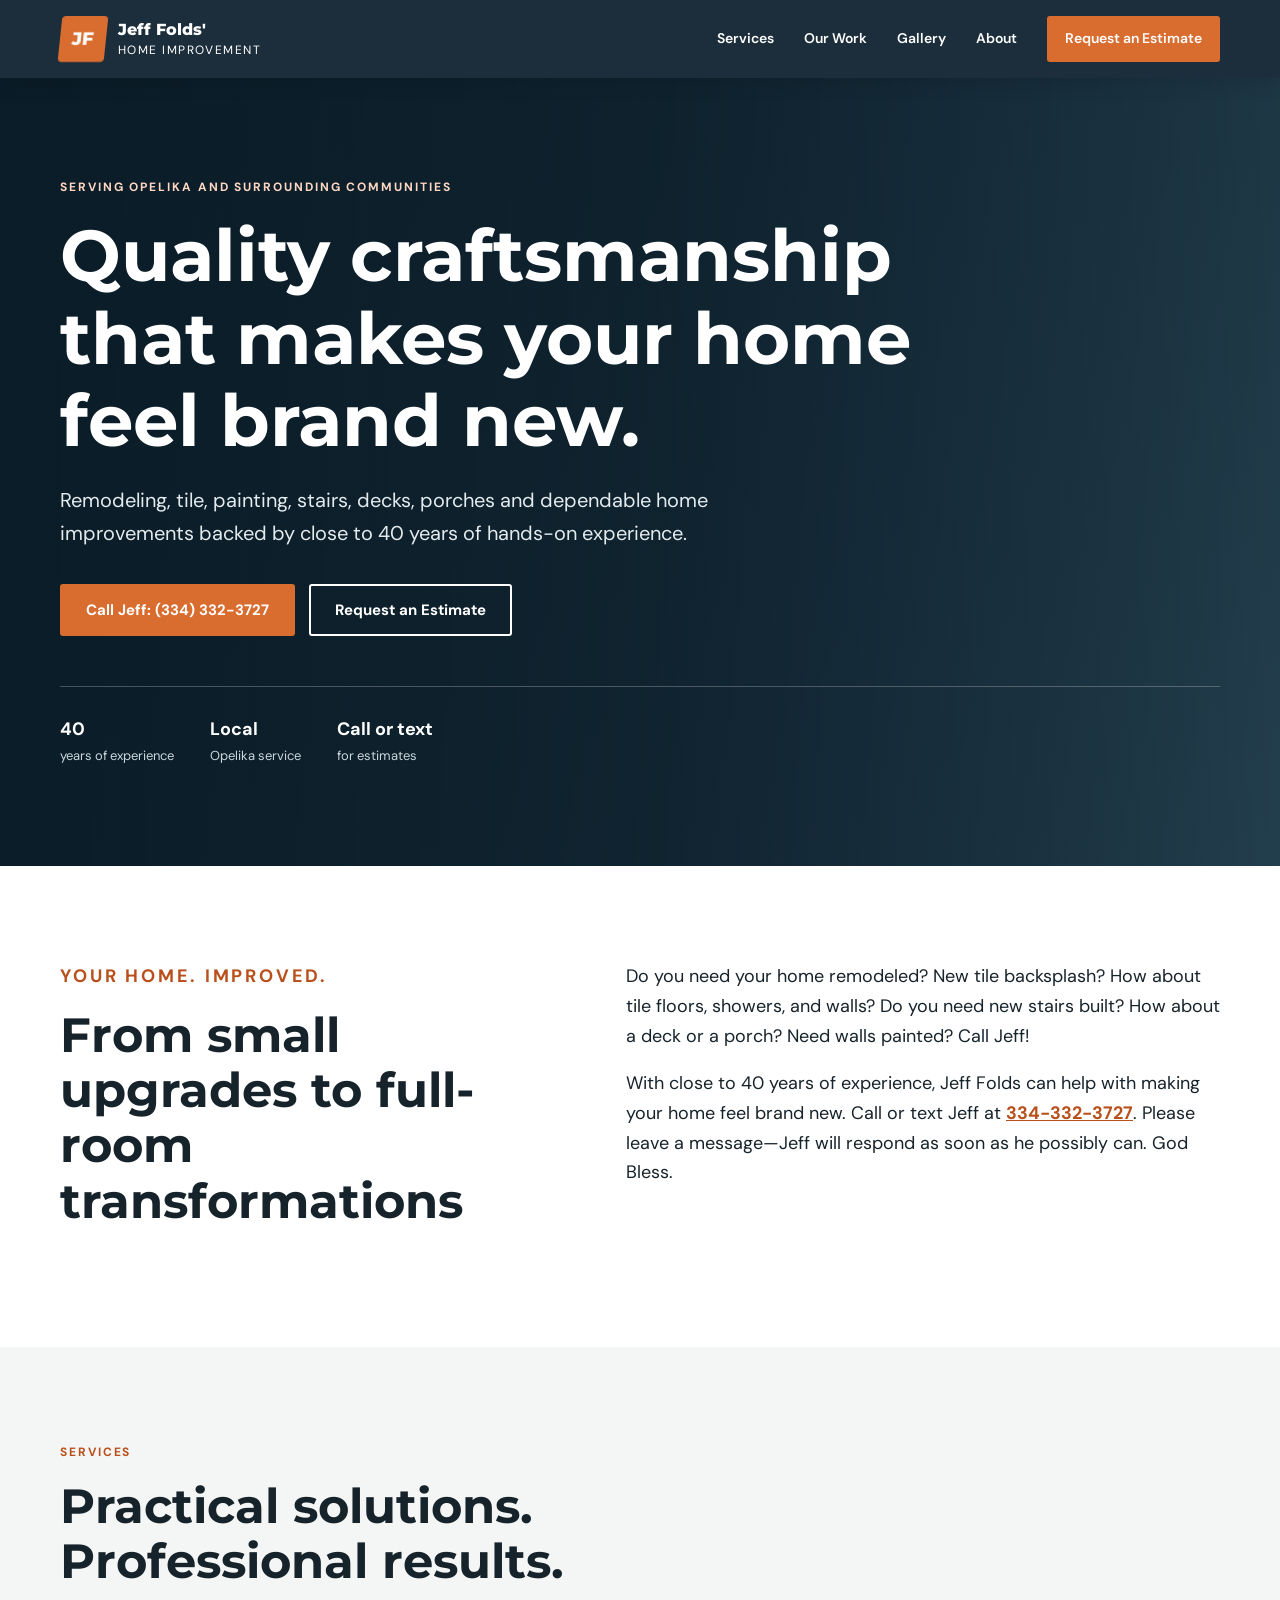
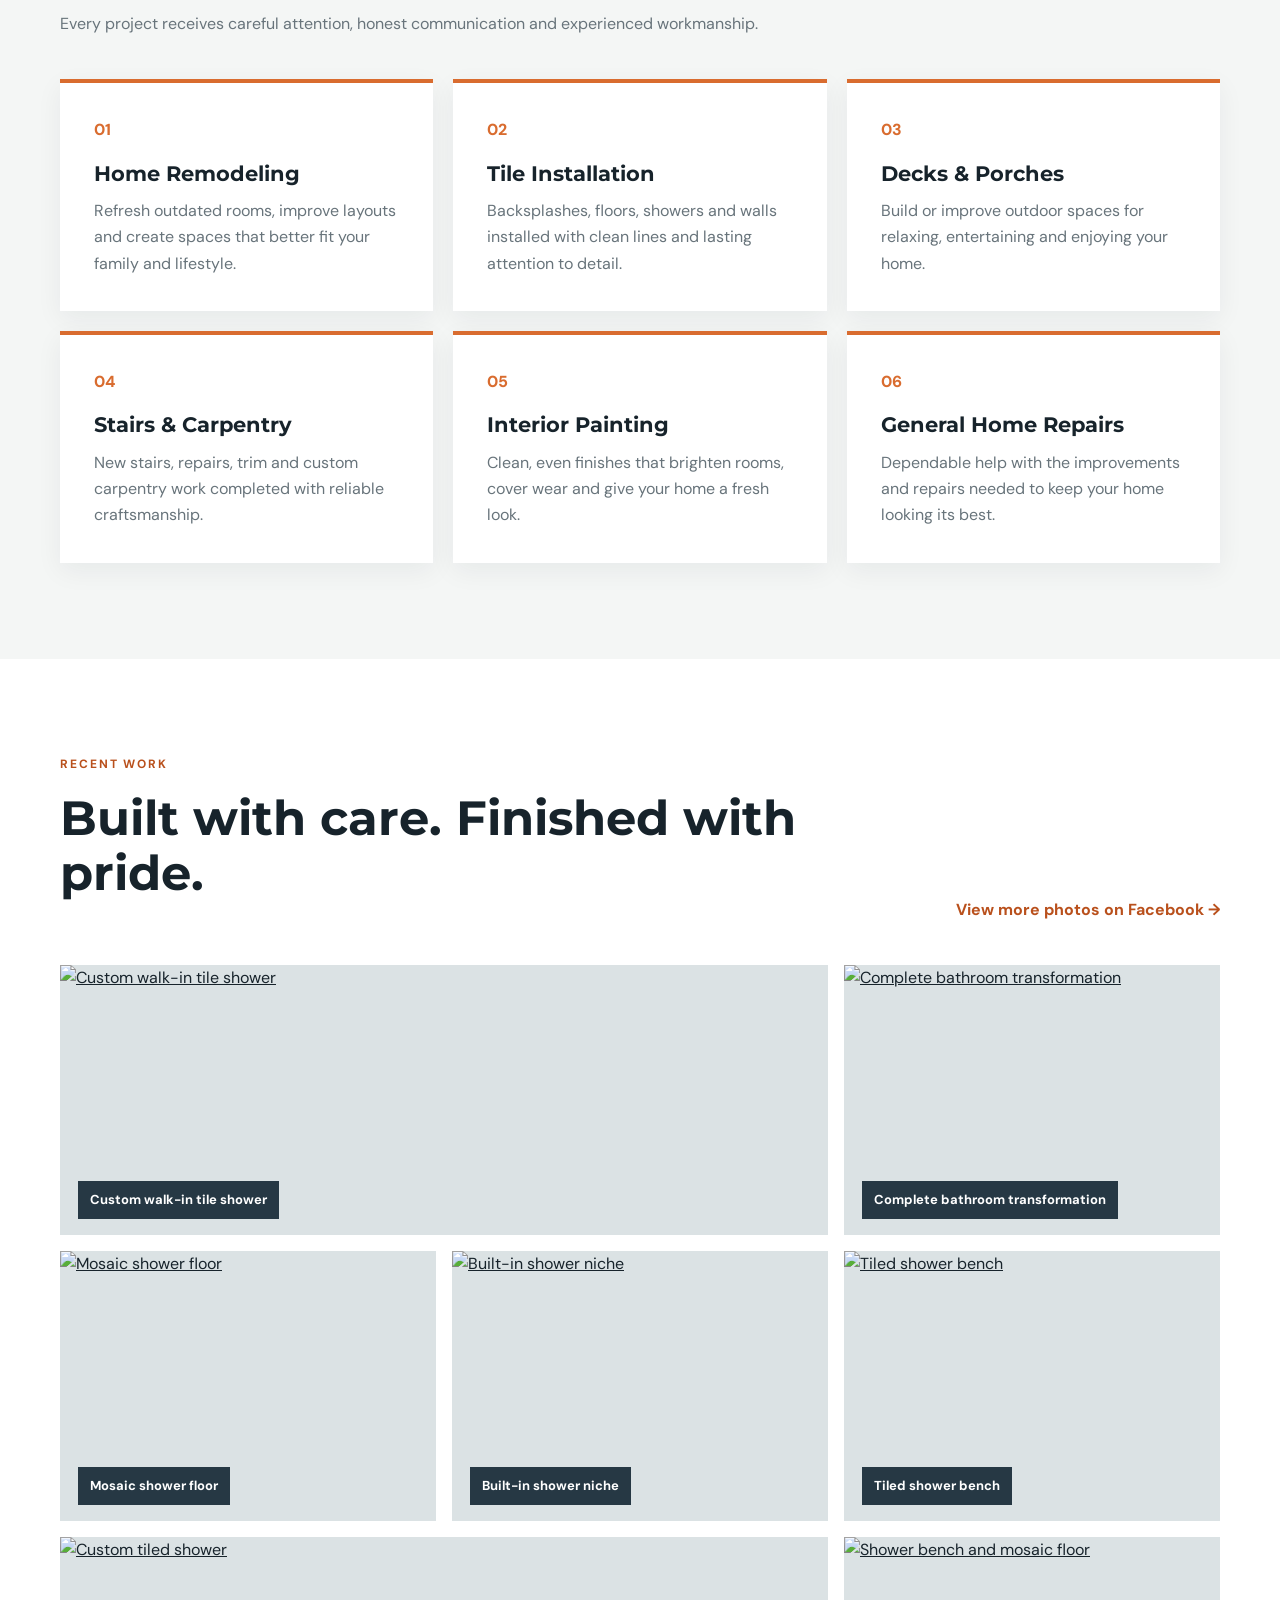
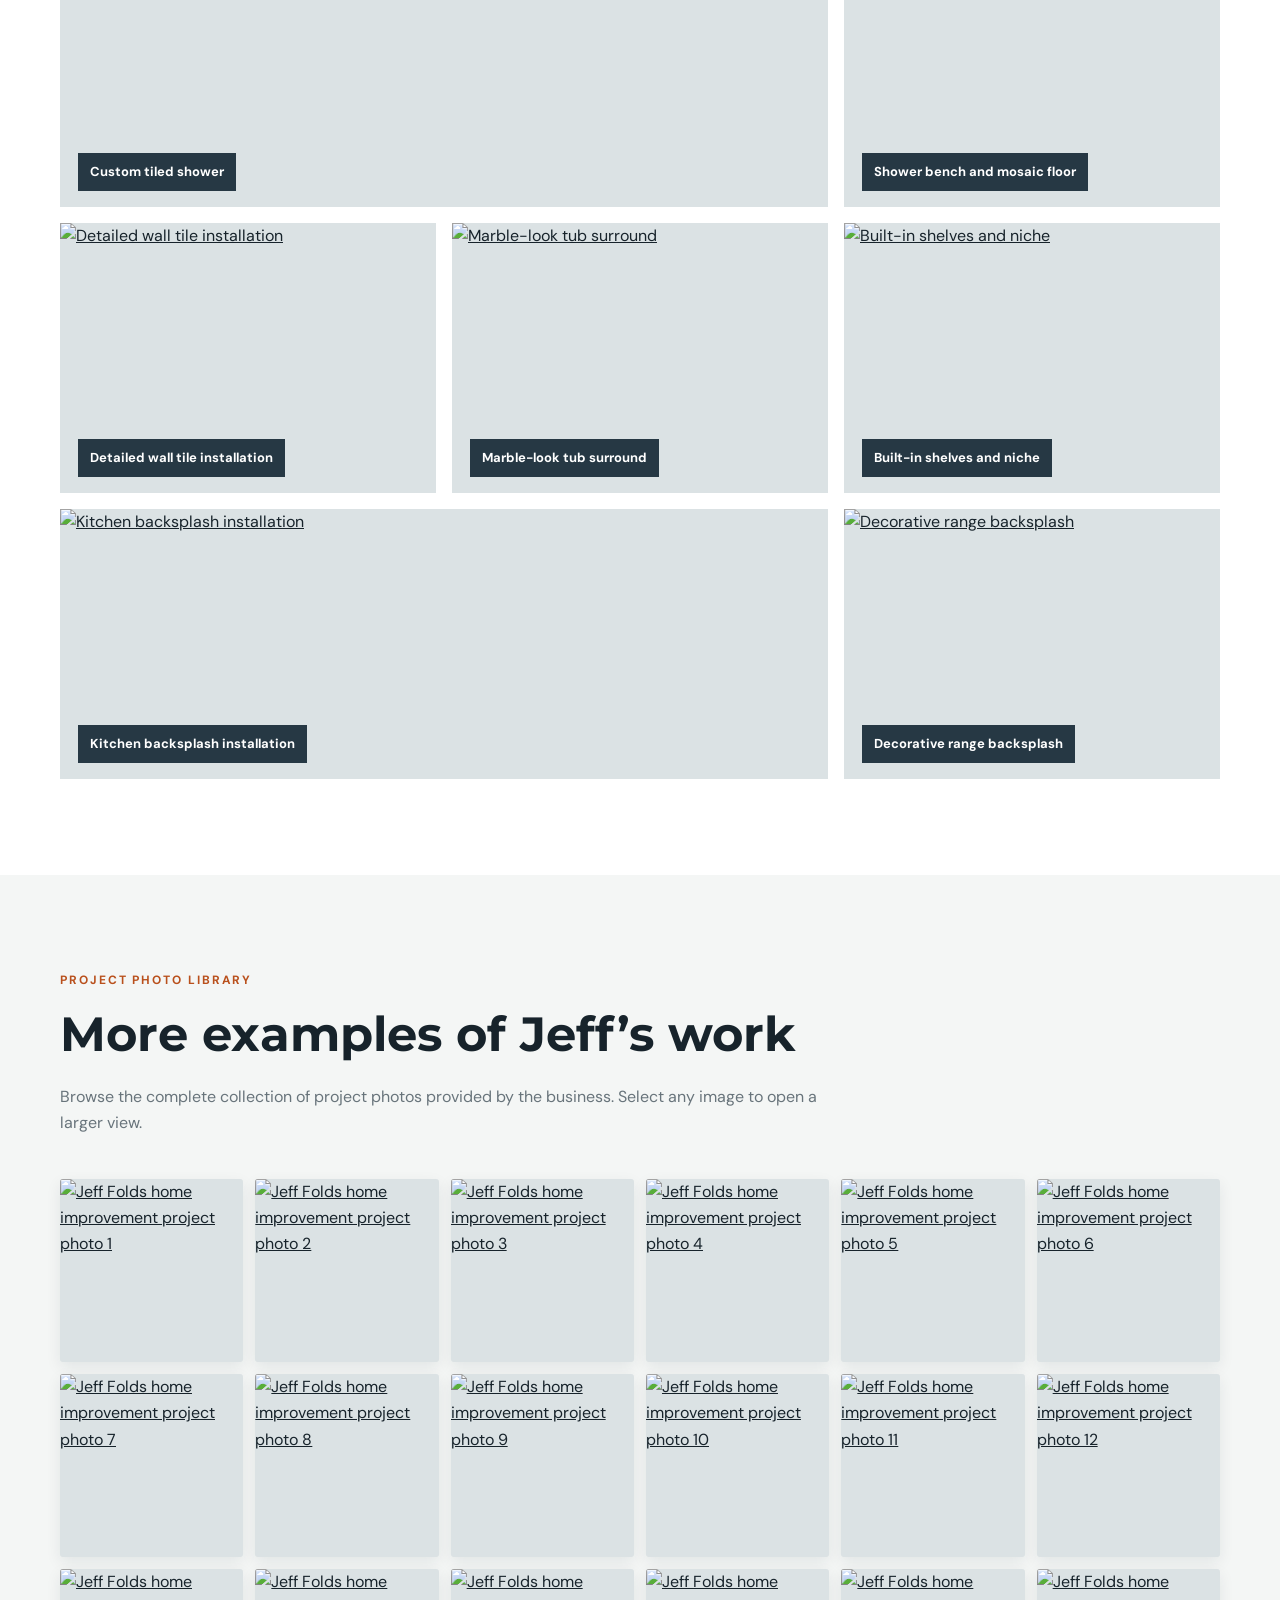
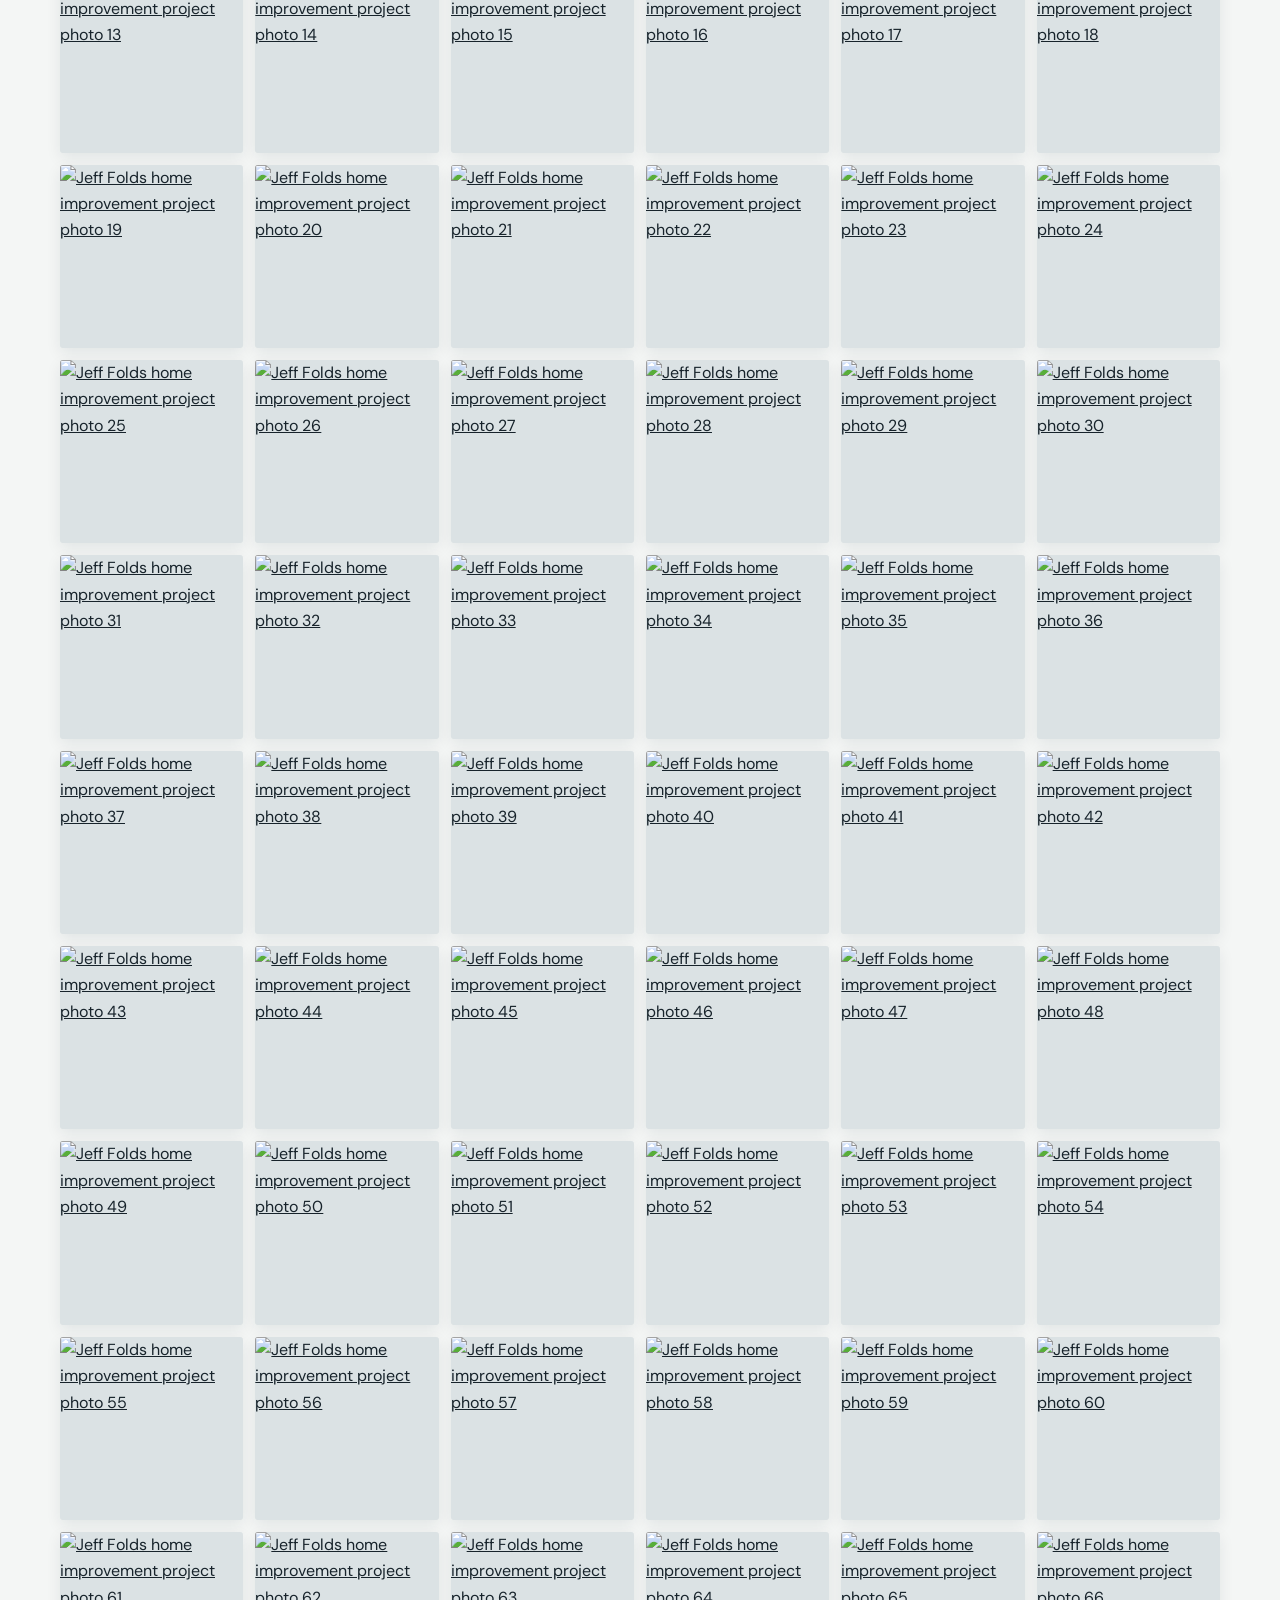
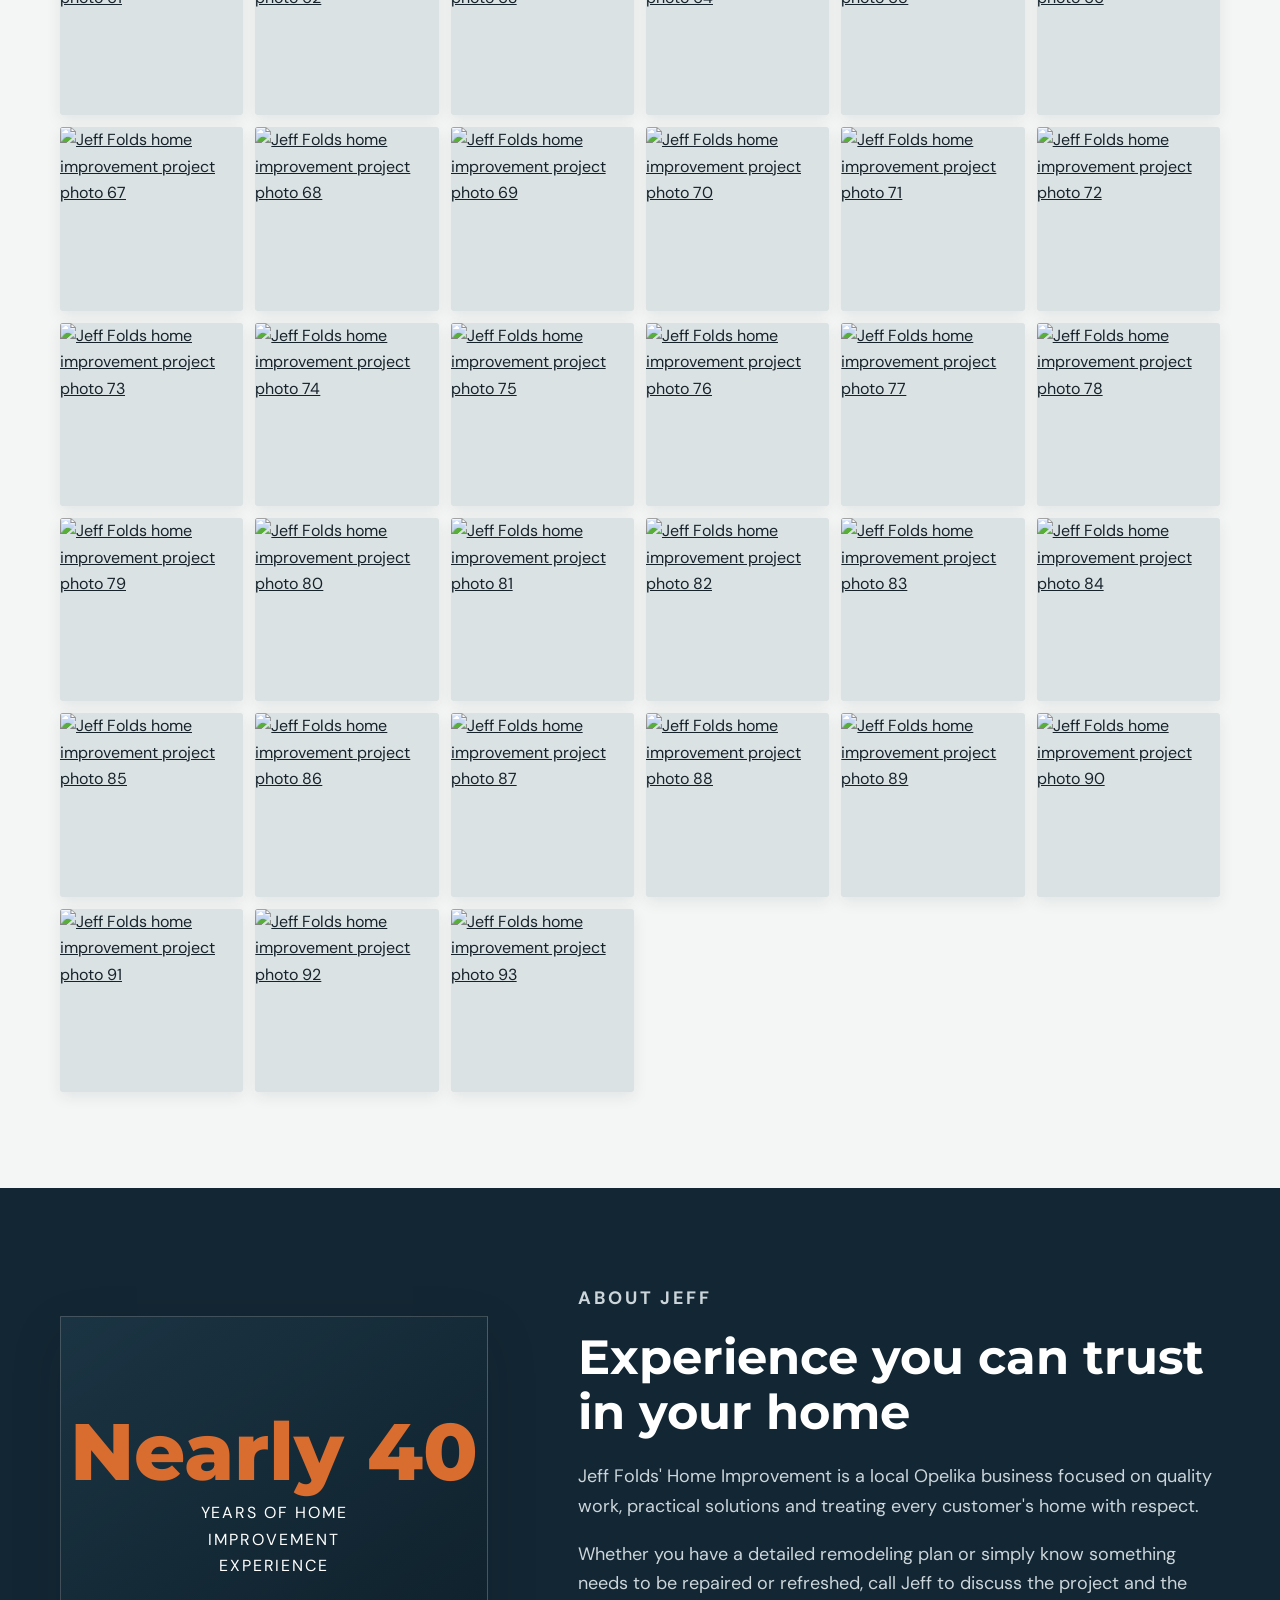
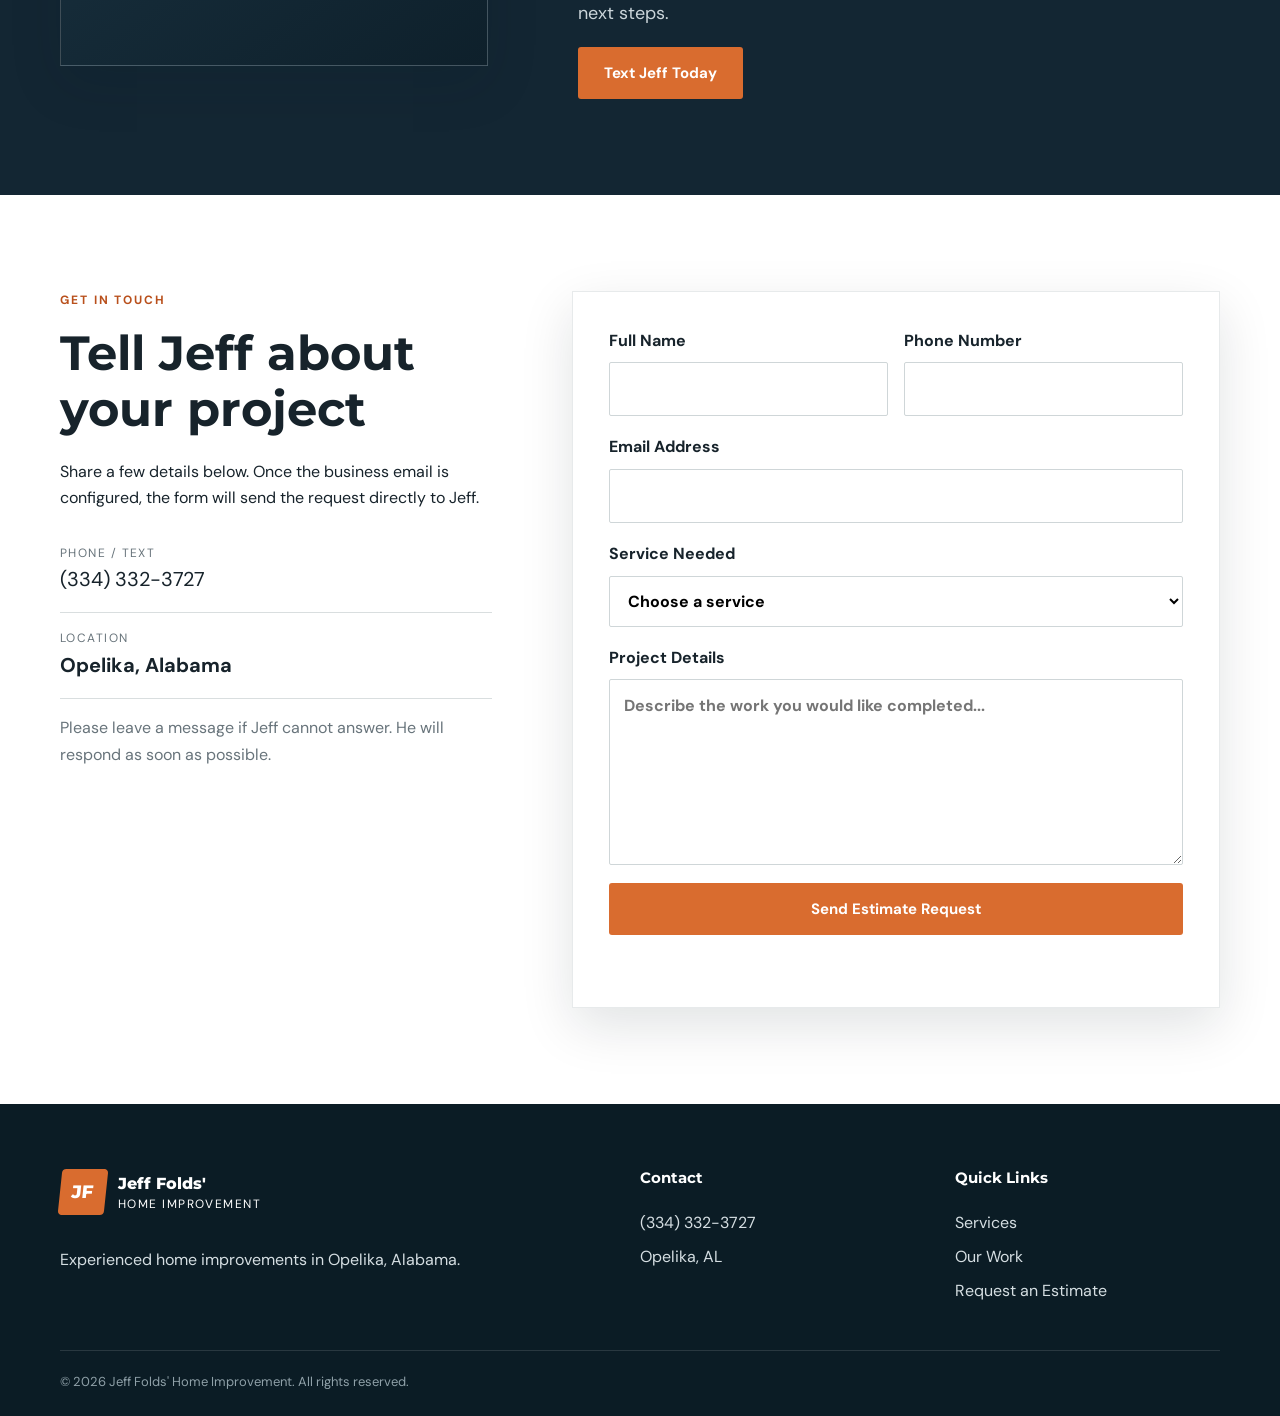
==== index.html @ e0552ef2 "Add files via upload" ====
<!DOCTYPE html>

<html lang="en">
<head>
<meta charset="utf-8"/>
<meta content="width=device-width, initial-scale=1.0" name="viewport"/>
<meta content="Jeff Folds' Home Improvement provides remodeling, tile, decks, porches, stairs, painting and home repair services in Opelika, Alabama." name="description"/>
<title>Jeff Folds' Home Improvement | Opelika, AL</title>
<link href="https://fonts.googleapis.com" rel="preconnect"/>
<link crossorigin="" href="https://fonts.gstatic.com" rel="preconnect"/>
<link href="https://fonts.googleapis.com/css2?family=DM+Sans:wght@400;500;600;700&amp;family=Montserrat:wght@700;800&amp;display=swap" rel="stylesheet"/>
<link href="styles.css" rel="stylesheet"/>
<script defer="" src="config.js"></script>
<script defer="" src="script.js"></script>
</head>
<body>
<a class="skip-link" href="#main">Skip to content</a>
<header class="site-header" id="top">
<div class="container nav-wrap">
<a aria-label="Jeff Folds' Home Improvement home" class="brand" href="#top">
<span aria-hidden="true" class="brand-mark">JF</span>
<span class="brand-copy"><strong>Jeff Folds'</strong><small>Home Improvement</small></span>
</a>
<button aria-expanded="false" aria-label="Open navigation" class="menu-toggle">☰</button>
<nav aria-label="Primary navigation" class="site-nav">
<a href="#services">Services</a>
<a href="#work">Our Work</a><a href="#gallery">Gallery</a>
<a href="#about">About</a>
<a class="nav-cta" href="#contact">Request an Estimate</a>
</nav>
</div>
</header>
<main id="main">
<section class="hero">
<div class="hero-overlay"></div>
<div class="container hero-content">
<p class="eyebrow">Serving Opelika and surrounding communities</p>
<h1>Quality craftsmanship that makes your home feel brand new.</h1>
<p class="hero-copy">Remodeling, tile, painting, stairs, decks, porches and dependable home improvements backed by close to 40 years of hands-on experience.</p>
<div class="hero-actions">
<a class="button button-primary" href="tel:+13343323727">Call Jeff: (334) 332-3727</a>
<a class="button button-secondary" href="#contact">Request an Estimate</a>
</div>
<div aria-label="Business highlights" class="trust-row">
<span><strong>40</strong> years of experience</span>
<span><strong>Local</strong> Opelika service</span>
<span><strong>Call or text</strong> for estimates</span>
</div>
</div>
</section>
<section class="intro section">
<div class="container split">
<div>
<p class="eyebrow dark">Your home. Improved.</p>
<h2>From small upgrades to full-room transformations</h2>
</div>
<div>
<p>Do you need your home remodeled? New tile backsplash? How about tile floors, showers, and walls? Do you need new stairs built? How about a deck or a porch? Need walls painted? Call Jeff!</p>
<p>With close to 40 years of experience, Jeff Folds can help with making your home feel brand new. Call or text Jeff at <a href="tel:+13343323727">334-332-3727</a>. Please leave a message—Jeff will respond as soon as he possibly can. God Bless.</p>
</div>
</div>
</section>
<section class="services section muted" id="services">
<div class="container">
<div class="section-heading">
<p class="eyebrow dark">Services</p>
<h2>Practical solutions. Professional results.</h2>
<p>Every project receives careful attention, honest communication and experienced workmanship.</p>
</div>
<div class="service-grid">
<article class="service-card"><span>01</span><h3>Home Remodeling</h3><p>Refresh outdated rooms, improve layouts and create spaces that better fit your family and lifestyle.</p></article>
<article class="service-card"><span>02</span><h3>Tile Installation</h3><p>Backsplashes, floors, showers and walls installed with clean lines and lasting attention to detail.</p></article>
<article class="service-card"><span>03</span><h3>Decks &amp; Porches</h3><p>Build or improve outdoor spaces for relaxing, entertaining and enjoying your home.</p></article>
<article class="service-card"><span>04</span><h3>Stairs &amp; Carpentry</h3><p>New stairs, repairs, trim and custom carpentry work completed with reliable craftsmanship.</p></article>
<article class="service-card"><span>05</span><h3>Interior Painting</h3><p>Clean, even finishes that brighten rooms, cover wear and give your home a fresh look.</p></article>
<article class="service-card"><span>06</span><h3>General Home Repairs</h3><p>Dependable help with the improvements and repairs needed to keep your home looking its best.</p></article>
</div>
</div>
</section>
<section class="work section" id="work">
<div class="container">
<div class="section-heading row-heading">
<div><p class="eyebrow dark">Recent Work</p><h2>Built with care. Finished with pride.</h2></div>
<a class="text-link" href="https://www.facebook.com/profile.php?id=100057610203064&amp;sk=photos" rel="noopener" target="_blank">View more photos on Facebook →</a>
</div>
<div class="gallery"><figure class="gallery-item gallery-wide"><a aria-label="Open larger photo: Custom walk-in tile shower" href="assets/images/project-004.jpg" rel="noopener" target="_blank"><img alt="Custom walk-in tile shower" decoding="async" loading="lazy" src="assets/images/project-004.jpg"/></a><figcaption>Custom walk-in tile shower</figcaption></figure><figure class="gallery-item"><a aria-label="Open larger photo: Complete bathroom transformation" href="assets/images/project-006.jpg" rel="noopener" target="_blank"><img alt="Complete bathroom transformation" decoding="async" loading="lazy" src="assets/images/project-006.jpg"/></a><figcaption>Complete bathroom transformation</figcaption></figure><figure class="gallery-item"><a aria-label="Open larger photo: Mosaic shower floor" href="assets/images/project-001.jpg" rel="noopener" target="_blank"><img alt="Mosaic shower floor" decoding="async" loading="lazy" src="assets/images/project-001.jpg"/></a><figcaption>Mosaic shower floor</figcaption></figure><figure class="gallery-item"><a aria-label="Open larger photo: Built-in shower niche" href="assets/images/project-002.jpg" rel="noopener" target="_blank"><img alt="Built-in shower niche" decoding="async" loading="lazy" src="assets/images/project-002.jpg"/></a><figcaption>Built-in shower niche</figcaption></figure><figure class="gallery-item"><a aria-label="Open larger photo: Tiled shower bench" href="assets/images/project-003.jpg" rel="noopener" target="_blank"><img alt="Tiled shower bench" decoding="async" loading="lazy" src="assets/images/project-003.jpg"/></a><figcaption>Tiled shower bench</figcaption></figure><figure class="gallery-item gallery-wide"><a aria-label="Open larger photo: Custom tiled shower" href="assets/images/project-035.jpg" rel="noopener" target="_blank"><img alt="Custom tiled shower" decoding="async" loading="lazy" src="assets/images/project-035.jpg"/></a><figcaption>Custom tiled shower</figcaption></figure><figure class="gallery-item"><a aria-label="Open larger photo: Shower bench and mosaic floor" href="assets/images/project-036.jpg" rel="noopener" target="_blank"><img alt="Shower bench and mosaic floor" decoding="async" loading="lazy" src="assets/images/project-036.jpg"/></a><figcaption>Shower bench and mosaic floor</figcaption></figure><figure class="gallery-item"><a aria-label="Open larger photo: Detailed wall tile installation" href="assets/images/project-037.jpg" rel="noopener" target="_blank"><img alt="Detailed wall tile installation" decoding="async" loading="lazy" src="assets/images/project-037.jpg"/></a><figcaption>Detailed wall tile installation</figcaption></figure><figure class="gallery-item"><a aria-label="Open larger photo: Marble-look tub surround" href="assets/images/project-046.jpg" rel="noopener" target="_blank"><img alt="Marble-look tub surround" decoding="async" loading="lazy" src="assets/images/project-046.jpg"/></a><figcaption>Marble-look tub surround</figcaption></figure><figure class="gallery-item"><a aria-label="Open larger photo: Built-in shelves and niche" href="assets/images/project-050.jpg" rel="noopener" target="_blank"><img alt="Built-in shelves and niche" decoding="async" loading="lazy" src="assets/images/project-050.jpg"/></a><figcaption>Built-in shelves and niche</figcaption></figure><figure class="gallery-item gallery-wide"><a aria-label="Open larger photo: Kitchen backsplash installation" href="assets/images/project-052.jpg" rel="noopener" target="_blank"><img alt="Kitchen backsplash installation" decoding="async" loading="lazy" src="assets/images/project-052.jpg"/></a><figcaption>Kitchen backsplash installation</figcaption></figure><figure class="gallery-item"><a aria-label="Open larger photo: Decorative range backsplash" href="assets/images/project-054.jpg" rel="noopener" target="_blank"><img alt="Decorative range backsplash" decoding="async" loading="lazy" src="assets/images/project-054.jpg"/></a><figcaption>Decorative range backsplash</figcaption></figure></div>
</div>
</section><section class="photo-library section muted" id="gallery"><div class="container"><div class="section-heading"><p class="eyebrow dark">Project Photo Library</p><h2>More examples of Jeff’s work</h2><p>Browse the complete collection of project photos provided by the business. Select any image to open a larger view.</p></div><div class="photo-grid"><a aria-label="Open project photo 1" class="photo-thumb" href="assets/images/project-001.jpg" rel="noopener" target="_blank"><img alt="Jeff Folds home improvement project photo 1" decoding="async" loading="lazy" src="assets/images/project-001.jpg"/></a><a aria-label="Open project photo 2" class="photo-thumb" href="assets/images/project-002.jpg" rel="noopener" target="_blank"><img alt="Jeff Folds home improvement project photo 2" decoding="async" loading="lazy" src="assets/images/project-002.jpg"/></a><a aria-label="Open project photo 3" class="photo-thumb" href="assets/images/project-003.jpg" rel="noopener" target="_blank"><img alt="Jeff Folds home improvement project photo 3" decoding="async" loading="lazy" src="assets/images/project-003.jpg"/></a><a aria-label="Open project photo 4" class="photo-thumb" href="assets/images/project-004.jpg" rel="noopener" target="_blank"><img alt="Jeff Folds home improvement project photo 4" decoding="async" loading="lazy" src="assets/images/project-004.jpg"/></a><a aria-label="Open project photo 5" class="photo-thumb" href="assets/images/project-005.jpg" rel="noopener" target="_blank"><img alt="Jeff Folds home improvement project photo 5" decoding="async" loading="lazy" src="assets/images/project-005.jpg"/></a><a aria-label="Open project photo 6" class="photo-thumb" href="assets/images/project-006.jpg" rel="noopener" target="_blank"><img alt="Jeff Folds home improvement project photo 6" decoding="async" loading="lazy" src="assets/images/project-006.jpg"/></a><a aria-label="Open project photo 7" class="photo-thumb" href="assets/images/project-007.jpg" rel="noopener" target="_blank"><img alt="Jeff Folds home improvement project photo 7" decoding="async" loading="lazy" src="assets/images/project-007.jpg"/></a><a aria-label="Open project photo 8" class="photo-thumb" href="assets/images/project-008.jpg" rel="noopener" target="_blank"><img alt="Jeff Folds home improvement project photo 8" decoding="async" loading="lazy" src="assets/images/project-008.jpg"/></a><a aria-label="Open project photo 9" class="photo-thumb" href="assets/images/project-009.jpg" rel="noopener" target="_blank"><img alt="Jeff Folds home improvement project photo 9" decoding="async" loading="lazy" src="assets/images/project-009.jpg"/></a><a aria-label="Open project photo 10" class="photo-thumb" href="assets/images/project-010.jpg" rel="noopener" target="_blank"><img alt="Jeff Folds home improvement project photo 10" decoding="async" loading="lazy" src="assets/images/project-010.jpg"/></a><a aria-label="Open project photo 11" class="photo-thumb" href="assets/images/project-011.jpg" rel="noopener" target="_blank"><img alt="Jeff Folds home improvement project photo 11" decoding="async" loading="lazy" src="assets/images/project-011.jpg"/></a><a aria-label="Open project photo 12" class="photo-thumb" href="assets/images/project-012.jpg" rel="noopener" target="_blank"><img alt="Jeff Folds home improvement project photo 12" decoding="async" loading="lazy" src="assets/images/project-012.jpg"/></a><a aria-label="Open project photo 13" class="photo-thumb" href="assets/images/project-013.jpg" rel="noopener" target="_blank"><img alt="Jeff Folds home improvement project photo 13" decoding="async" loading="lazy" src="assets/images/project-013.jpg"/></a><a aria-label="Open project photo 14" class="photo-thumb" href="assets/images/project-014.jpg" rel="noopener" target="_blank"><img alt="Jeff Folds home improvement project photo 14" decoding="async" loading="lazy" src="assets/images/project-014.jpg"/></a><a aria-label="Open project photo 15" class="photo-thumb" href="assets/images/project-015.jpg" rel="noopener" target="_blank"><img alt="Jeff Folds home improvement project photo 15" decoding="async" loading="lazy" src="assets/images/project-015.jpg"/></a><a aria-label="Open project photo 16" class="photo-thumb" href="assets/images/project-016.jpg" rel="noopener" target="_blank"><img alt="Jeff Folds home improvement project photo 16" decoding="async" loading="lazy" src="assets/images/project-016.jpg"/></a><a aria-label="Open project photo 17" class="photo-thumb" href="assets/images/project-017.jpg" rel="noopener" target="_blank"><img alt="Jeff Folds home improvement project photo 17" decoding="async" loading="lazy" src="assets/images/project-017.jpg"/></a><a aria-label="Open project photo 18" class="photo-thumb" href="assets/images/project-018.jpg" rel="noopener" target="_blank"><img alt="Jeff Folds home improvement project photo 18" decoding="async" loading="lazy" src="assets/images/project-018.jpg"/></a><a aria-label="Open project photo 19" class="photo-thumb" href="assets/images/project-019.jpg" rel="noopener" target="_blank"><img alt="Jeff Folds home improvement project photo 19" decoding="async" loading="lazy" src="assets/images/project-019.jpg"/></a><a aria-label="Open project photo 20" class="photo-thumb" href="assets/images/project-020.jpg" rel="noopener" target="_blank"><img alt="Jeff Folds home improvement project photo 20" decoding="async" loading="lazy" src="assets/images/project-020.jpg"/></a><a aria-label="Open project photo 21" class="photo-thumb" href="assets/images/project-021.jpg" rel="noopener" target="_blank"><img alt="Jeff Folds home improvement project photo 21" decoding="async" loading="lazy" src="assets/images/project-021.jpg"/></a><a aria-label="Open project photo 22" class="photo-thumb" href="assets/images/project-022.jpg" rel="noopener" target="_blank"><img alt="Jeff Folds home improvement project photo 22" decoding="async" loading="lazy" src="assets/images/project-022.jpg"/></a><a aria-label="Open project photo 23" class="photo-thumb" href="assets/images/project-023.jpg" rel="noopener" target="_blank"><img alt="Jeff Folds home improvement project photo 23" decoding="async" loading="lazy" src="assets/images/project-023.jpg"/></a><a aria-label="Open project photo 24" class="photo-thumb" href="assets/images/project-024.jpg" rel="noopener" target="_blank"><img alt="Jeff Folds home improvement project photo 24" decoding="async" loading="lazy" src="assets/images/project-024.jpg"/></a><a aria-label="Open project photo 25" class="photo-thumb" href="assets/images/project-025.jpg" rel="noopener" target="_blank"><img alt="Jeff Folds home improvement project photo 25" decoding="async" loading="lazy" src="assets/images/project-025.jpg"/></a><a aria-label="Open project photo 26" class="photo-thumb" href="assets/images/project-026.jpg" rel="noopener" target="_blank"><img alt="Jeff Folds home improvement project photo 26" decoding="async" loading="lazy" src="assets/images/project-026.jpg"/></a><a aria-label="Open project photo 27" class="photo-thumb" href="assets/images/project-027.jpg" rel="noopener" target="_blank"><img alt="Jeff Folds home improvement project photo 27" decoding="async" loading="lazy" src="assets/images/project-027.jpg"/></a><a aria-label="Open project photo 28" class="photo-thumb" href="assets/images/project-028.jpg" rel="noopener" target="_blank"><img alt="Jeff Folds home improvement project photo 28" decoding="async" loading="lazy" src="assets/images/project-028.jpg"/></a><a aria-label="Open project photo 29" class="photo-thumb" href="assets/images/project-029.jpg" rel="noopener" target="_blank"><img alt="Jeff Folds home improvement project photo 29" decoding="async" loading="lazy" src="assets/images/project-029.jpg"/></a><a aria-label="Open project photo 30" class="photo-thumb" href="assets/images/project-030.jpg" rel="noopener" target="_blank"><img alt="Jeff Folds home improvement project photo 30" decoding="async" loading="lazy" src="assets/images/project-030.jpg"/></a><a aria-label="Open project photo 31" class="photo-thumb" href="assets/images/project-031.jpg" rel="noopener" target="_blank"><img alt="Jeff Folds home improvement project photo 31" decoding="async" loading="lazy" src="assets/images/project-031.jpg"/></a><a aria-label="Open project photo 32" class="photo-thumb" href="assets/images/project-032.jpg" rel="noopener" target="_blank"><img alt="Jeff Folds home improvement project photo 32" decoding="async" loading="lazy" src="assets/images/project-032.jpg"/></a><a aria-label="Open project photo 33" class="photo-thumb" href="assets/images/project-033.jpg" rel="noopener" target="_blank"><img alt="Jeff Folds home improvement project photo 33" decoding="async" loading="lazy" src="assets/images/project-033.jpg"/></a><a aria-label="Open project photo 34" class="photo-thumb" href="assets/images/project-034.jpg" rel="noopener" target="_blank"><img alt="Jeff Folds home improvement project photo 34" decoding="async" loading="lazy" src="assets/images/project-034.jpg"/></a><a aria-label="Open project photo 35" class="photo-thumb" href="assets/images/project-035.jpg" rel="noopener" target="_blank"><img alt="Jeff Folds home improvement project photo 35" decoding="async" loading="lazy" src="assets/images/project-035.jpg"/></a><a aria-label="Open project photo 36" class="photo-thumb" href="assets/images/project-036.jpg" rel="noopener" target="_blank"><img alt="Jeff Folds home improvement project photo 36" decoding="async" loading="lazy" src="assets/images/project-036.jpg"/></a><a aria-label="Open project photo 37" class="photo-thumb" href="assets/images/project-037.jpg" rel="noopener" target="_blank"><img alt="Jeff Folds home improvement project photo 37" decoding="async" loading="lazy" src="assets/images/project-037.jpg"/></a><a aria-label="Open project photo 38" class="photo-thumb" href="assets/images/project-038.jpg" rel="noopener" target="_blank"><img alt="Jeff Folds home improvement project photo 38" decoding="async" loading="lazy" src="assets/images/project-038.jpg"/></a><a aria-label="Open project photo 39" class="photo-thumb" href="assets/images/project-039.jpg" rel="noopener" target="_blank"><img alt="Jeff Folds home improvement project photo 39" decoding="async" loading="lazy" src="assets/images/project-039.jpg"/></a><a aria-label="Open project photo 40" class="photo-thumb" href="assets/images/project-040.jpg" rel="noopener" target="_blank"><img alt="Jeff Folds home improvement project photo 40" decoding="async" loading="lazy" src="assets/images/project-040.jpg"/></a><a aria-label="Open project photo 41" class="photo-thumb" href="assets/images/project-041.jpg" rel="noopener" target="_blank"><img alt="Jeff Folds home improvement project photo 41" decoding="async" loading="lazy" src="assets/images/project-041.jpg"/></a><a aria-label="Open project photo 42" class="photo-thumb" href="assets/images/project-042.jpg" rel="noopener" target="_blank"><img alt="Jeff Folds home improvement project photo 42" decoding="async" loading="lazy" src="assets/images/project-042.jpg"/></a><a aria-label="Open project photo 43" class="photo-thumb" href="assets/images/project-043.jpg" rel="noopener" target="_blank"><img alt="Jeff Folds home improvement project photo 43" decoding="async" loading="lazy" src="assets/images/project-043.jpg"/></a><a aria-label="Open project photo 44" class="photo-thumb" href="assets/images/project-044.jpg" rel="noopener" target="_blank"><img alt="Jeff Folds home improvement project photo 44" decoding="async" loading="lazy" src="assets/images/project-044.jpg"/></a><a aria-label="Open project photo 45" class="photo-thumb" href="assets/images/project-045.jpg" rel="noopener" target="_blank"><img alt="Jeff Folds home improvement project photo 45" decoding="async" loading="lazy" src="assets/images/project-045.jpg"/></a><a aria-label="Open project photo 46" class="photo-thumb" href="assets/images/project-046.jpg" rel="noopener" target="_blank"><img alt="Jeff Folds home improvement project photo 46" decoding="async" loading="lazy" src="assets/images/project-046.jpg"/></a><a aria-label="Open project photo 47" class="photo-thumb" href="assets/images/project-047.jpg" rel="noopener" target="_blank"><img alt="Jeff Folds home improvement project photo 47" decoding="async" loading="lazy" src="assets/images/project-047.jpg"/></a><a aria-label="Open project photo 48" class="photo-thumb" href="assets/images/project-048.jpg" rel="noopener" target="_blank"><img alt="Jeff Folds home improvement project photo 48" decoding="async" loading="lazy" src="assets/images/project-048.jpg"/></a><a aria-label="Open project photo 49" class="photo-thumb" href="assets/images/project-049.jpg" rel="noopener" target="_blank"><img alt="Jeff Folds home improvement project photo 49" decoding="async" loading="lazy" src="assets/images/project-049.jpg"/></a><a aria-label="Open project photo 50" class="photo-thumb" href="assets/images/project-050.jpg" rel="noopener" target="_blank"><img alt="Jeff Folds home improvement project photo 50" decoding="async" loading="lazy" src="assets/images/project-050.jpg"/></a><a aria-label="Open project photo 51" class="photo-thumb" href="assets/images/project-051.jpg" rel="noopener" target="_blank"><img alt="Jeff Folds home improvement project photo 51" decoding="async" loading="lazy" src="assets/images/project-051.jpg"/></a><a aria-label="Open project photo 52" class="photo-thumb" href="assets/images/project-052.jpg" rel="noopener" target="_blank"><img alt="Jeff Folds home improvement project photo 52" decoding="async" loading="lazy" src="assets/images/project-052.jpg"/></a><a aria-label="Open project photo 53" class="photo-thumb" href="assets/images/project-053.jpg" rel="noopener" target="_blank"><img alt="Jeff Folds home improvement project photo 53" decoding="async" loading="lazy" src="assets/images/project-053.jpg"/></a><a aria-label="Open project photo 54" class="photo-thumb" href="assets/images/project-054.jpg" rel="noopener" target="_blank"><img alt="Jeff Folds home improvement project photo 54" decoding="async" loading="lazy" src="assets/images/project-054.jpg"/></a><a aria-label="Open project photo 55" class="photo-thumb" href="assets/images/project-055.jpg" rel="noopener" target="_blank"><img alt="Jeff Folds home improvement project photo 55" decoding="async" loading="lazy" src="assets/images/project-055.jpg"/></a><a aria-label="Open project photo 56" class="photo-thumb" href="assets/images/project-056.jpg" rel="noopener" target="_blank"><img alt="Jeff Folds home improvement project photo 56" decoding="async" loading="lazy" src="assets/images/project-056.jpg"/></a><a aria-label="Open project photo 57" class="photo-thumb" href="assets/images/project-057.jpg" rel="noopener" target="_blank"><img alt="Jeff Folds home improvement project photo 57" decoding="async" loading="lazy" src="assets/images/project-057.jpg"/></a><a aria-label="Open project photo 58" class="photo-thumb" href="assets/images/project-058.jpg" rel="noopener" target="_blank"><img alt="Jeff Folds home improvement project photo 58" decoding="async" loading="lazy" src="assets/images/project-058.jpg"/></a><a aria-label="Open project photo 59" class="photo-thumb" href="assets/images/project-059.jpg" rel="noopener" target="_blank"><img alt="Jeff Folds home improvement project photo 59" decoding="async" loading="lazy" src="assets/images/project-059.jpg"/></a><a aria-label="Open project photo 60" class="photo-thumb" href="assets/images/project-060.jpg" rel="noopener" target="_blank"><img alt="Jeff Folds home improvement project photo 60" decoding="async" loading="lazy" src="assets/images/project-060.jpg"/></a><a aria-label="Open project photo 61" class="photo-thumb" href="assets/images/project-061.jpg" rel="noopener" target="_blank"><img alt="Jeff Folds home improvement project photo 61" decoding="async" loading="lazy" src="assets/images/project-061.jpg"/></a><a aria-label="Open project photo 62" class="photo-thumb" href="assets/images/project-062.jpg" rel="noopener" target="_blank"><img alt="Jeff Folds home improvement project photo 62" decoding="async" loading="lazy" src="assets/images/project-062.jpg"/></a><a aria-label="Open project photo 63" class="photo-thumb" href="assets/images/project-063.jpg" rel="noopener" target="_blank"><img alt="Jeff Folds home improvement project photo 63" decoding="async" loading="lazy" src="assets/images/project-063.jpg"/></a><a aria-label="Open project photo 64" class="photo-thumb" href="assets/images/project-064.jpg" rel="noopener" target="_blank"><img alt="Jeff Folds home improvement project photo 64" decoding="async" loading="lazy" src="assets/images/project-064.jpg"/></a><a aria-label="Open project photo 65" class="photo-thumb" href="assets/images/project-065.jpg" rel="noopener" target="_blank"><img alt="Jeff Folds home improvement project photo 65" decoding="async" loading="lazy" src="assets/images/project-065.jpg"/></a><a aria-label="Open project photo 66" class="photo-thumb" href="assets/images/project-066.jpg" rel="noopener" target="_blank"><img alt="Jeff Folds home improvement project photo 66" decoding="async" loading="lazy" src="assets/images/project-066.jpg"/></a><a aria-label="Open project photo 67" class="photo-thumb" href="assets/images/project-067.jpg" rel="noopener" target="_blank"><img alt="Jeff Folds home improvement project photo 67" decoding="async" loading="lazy" src="assets/images/project-067.jpg"/></a><a aria-label="Open project photo 68" class="photo-thumb" href="assets/images/project-068.jpg" rel="noopener" target="_blank"><img alt="Jeff Folds home improvement project photo 68" decoding="async" loading="lazy" src="assets/images/project-068.jpg"/></a><a aria-label="Open project photo 69" class="photo-thumb" href="assets/images/project-069.jpg" rel="noopener" target="_blank"><img alt="Jeff Folds home improvement project photo 69" decoding="async" loading="lazy" src="assets/images/project-069.jpg"/></a><a aria-label="Open project photo 70" class="photo-thumb" href="assets/images/project-070.jpg" rel="noopener" target="_blank"><img alt="Jeff Folds home improvement project photo 70" decoding="async" loading="lazy" src="assets/images/project-070.jpg"/></a><a aria-label="Open project photo 71" class="photo-thumb" href="assets/images/project-071.jpg" rel="noopener" target="_blank"><img alt="Jeff Folds home improvement project photo 71" decoding="async" loading="lazy" src="assets/images/project-071.jpg"/></a><a aria-label="Open project photo 72" class="photo-thumb" href="assets/images/project-072.jpg" rel="noopener" target="_blank"><img alt="Jeff Folds home improvement project photo 72" decoding="async" loading="lazy" src="assets/images/project-072.jpg"/></a><a aria-label="Open project photo 73" class="photo-thumb" href="assets/images/project-073.jpg" rel="noopener" target="_blank"><img alt="Jeff Folds home improvement project photo 73" decoding="async" loading="lazy" src="assets/images/project-073.jpg"/></a><a aria-label="Open project photo 74" class="photo-thumb" href="assets/images/project-074.jpg" rel="noopener" target="_blank"><img alt="Jeff Folds home improvement project photo 74" decoding="async" loading="lazy" src="assets/images/project-074.jpg"/></a><a aria-label="Open project photo 75" class="photo-thumb" href="assets/images/project-075.jpg" rel="noopener" target="_blank"><img alt="Jeff Folds home improvement project photo 75" decoding="async" loading="lazy" src="assets/images/project-075.jpg"/></a><a aria-label="Open project photo 76" class="photo-thumb" href="assets/images/project-076.jpg" rel="noopener" target="_blank"><img alt="Jeff Folds home improvement project photo 76" decoding="async" loading="lazy" src="assets/images/project-076.jpg"/></a><a aria-label="Open project photo 77" class="photo-thumb" href="assets/images/project-077.jpg" rel="noopener" target="_blank"><img alt="Jeff Folds home improvement project photo 77" decoding="async" loading="lazy" src="assets/images/project-077.jpg"/></a><a aria-label="Open project photo 78" class="photo-thumb" href="assets/images/project-078.jpg" rel="noopener" target="_blank"><img alt="Jeff Folds home improvement project photo 78" decoding="async" loading="lazy" src="assets/images/project-078.jpg"/></a><a aria-label="Open project photo 79" class="photo-thumb" href="assets/images/project-079.jpg" rel="noopener" target="_blank"><img alt="Jeff Folds home improvement project photo 79" decoding="async" loading="lazy" src="assets/images/project-079.jpg"/></a><a aria-label="Open project photo 80" class="photo-thumb" href="assets/images/project-080.jpg" rel="noopener" target="_blank"><img alt="Jeff Folds home improvement project photo 80" decoding="async" loading="lazy" src="assets/images/project-080.jpg"/></a><a aria-label="Open project photo 81" class="photo-thumb" href="assets/images/project-081.jpg" rel="noopener" target="_blank"><img alt="Jeff Folds home improvement project photo 81" decoding="async" loading="lazy" src="assets/images/project-081.jpg"/></a><a aria-label="Open project photo 82" class="photo-thumb" href="assets/images/project-082.jpg" rel="noopener" target="_blank"><img alt="Jeff Folds home improvement project photo 82" decoding="async" loading="lazy" src="assets/images/project-082.jpg"/></a><a aria-label="Open project photo 83" class="photo-thumb" href="assets/images/project-083.jpg" rel="noopener" target="_blank"><img alt="Jeff Folds home improvement project photo 83" decoding="async" loading="lazy" src="assets/images/project-083.jpg"/></a><a aria-label="Open project photo 84" class="photo-thumb" href="assets/images/project-084.jpg" rel="noopener" target="_blank"><img alt="Jeff Folds home improvement project photo 84" decoding="async" loading="lazy" src="assets/images/project-084.jpg"/></a><a aria-label="Open project photo 85" class="photo-thumb" href="assets/images/project-085.jpg" rel="noopener" target="_blank"><img alt="Jeff Folds home improvement project photo 85" decoding="async" loading="lazy" src="assets/images/project-085.jpg"/></a><a aria-label="Open project photo 86" class="photo-thumb" href="assets/images/project-086.jpg" rel="noopener" target="_blank"><img alt="Jeff Folds home improvement project photo 86" decoding="async" loading="lazy" src="assets/images/project-086.jpg"/></a><a aria-label="Open project photo 87" class="photo-thumb" href="assets/images/project-087.jpg" rel="noopener" target="_blank"><img alt="Jeff Folds home improvement project photo 87" decoding="async" loading="lazy" src="assets/images/project-087.jpg"/></a><a aria-label="Open project photo 88" class="photo-thumb" href="assets/images/project-088.jpg" rel="noopener" target="_blank"><img alt="Jeff Folds home improvement project photo 88" decoding="async" loading="lazy" src="assets/images/project-088.jpg"/></a><a aria-label="Open project photo 89" class="photo-thumb" href="assets/images/project-089.jpg" rel="noopener" target="_blank"><img alt="Jeff Folds home improvement project photo 89" decoding="async" loading="lazy" src="assets/images/project-089.jpg"/></a><a aria-label="Open project photo 90" class="photo-thumb" href="assets/images/project-090.jpg" rel="noopener" target="_blank"><img alt="Jeff Folds home improvement project photo 90" decoding="async" loading="lazy" src="assets/images/project-090.jpg"/></a><a aria-label="Open project photo 91" class="photo-thumb" href="assets/images/project-091.jpg" rel="noopener" target="_blank"><img alt="Jeff Folds home improvement project photo 91" decoding="async" loading="lazy" src="assets/images/project-091.jpg"/></a><a aria-label="Open project photo 92" class="photo-thumb" href="assets/images/project-092.jpg" rel="noopener" target="_blank"><img alt="Jeff Folds home improvement project photo 92" decoding="async" loading="lazy" src="assets/images/project-092.jpg"/></a><a aria-label="Open project photo 93" class="photo-thumb" href="assets/images/project-093.jpg" rel="noopener" target="_blank"><img alt="Jeff Folds home improvement project photo 93" decoding="async" loading="lazy" src="assets/images/project-093.jpg"/></a></div></div></section>
<section class="about section dark-section" id="about">
<div class="container about-grid">
<div class="experience-badge"><strong>Nearly 40</strong><span>years of home improvement experience</span></div>
<div>
<p class="eyebrow">About Jeff</p>
<h2>Experience you can trust in your home</h2>
<p>Jeff Folds' Home Improvement is a local Opelika business focused on quality work, practical solutions and treating every customer's home with respect.</p>
<p>Whether you have a detailed remodeling plan or simply know something needs to be repaired or refreshed, call Jeff to discuss the project and the next steps.</p>
<a class="button button-primary" href="sms:+13343323727">Text Jeff Today</a>
</div>
</div>
</section>
<section class="contact section" id="contact">
<div class="container contact-grid">
<div class="contact-copy">
<p class="eyebrow dark">Get in touch</p>
<h2>Tell Jeff about your project</h2>
<p>Share a few details below. Once the business email is configured, the form will send the request directly to Jeff.</p>
<div class="contact-method"><span>Phone / Text</span><a href="tel:+13343323727">(334) 332-3727</a></div>
<div class="contact-method"><span>Location</span><strong>Opelika, Alabama</strong></div>
<p class="small-note">Please leave a message if Jeff cannot answer. He will respond as soon as possible.</p>
</div>
<form class="estimate-form" id="estimateForm" method="POST">
<input name="_subject" type="hidden" value="New website estimate request"/>
<input name="_captcha" type="hidden" value="false"/>
<div class="field-row">
<label>Full Name<input autocomplete="name" name="name" required="" type="text"/></label>
<label>Phone Number<input autocomplete="tel" name="phone" required="" type="tel"/></label>
</div>
<label>Email Address<input autocomplete="email" name="email" required="" type="email"/></label>
<label>Service Needed<select name="service" required=""><option value="">Choose a service</option><option>Home Remodeling</option><option>Tile Installation</option><option>Deck or Porch</option><option>Stairs or Carpentry</option><option>Interior Painting</option><option>General Home Repair</option><option>Other</option></select></label>
<label>Project Details<textarea name="message" placeholder="Describe the work you would like completed..." required="" rows="6"></textarea></label>
<button class="button button-primary full" type="submit">Send Estimate Request</button>
<p class="form-status" id="formStatus" role="status"></p>
</form>
</div>
</section>
</main>
<footer class="site-footer">
<div class="container footer-grid">
<div><a class="brand footer-brand" href="#top"><span class="brand-mark">JF</span><span class="brand-copy"><strong>Jeff Folds'</strong><small>Home Improvement</small></span></a><p>Experienced home improvements in Opelika, Alabama.</p></div>
<div><h3>Contact</h3><a href="tel:+13343323727">(334) 332-3727</a><span>Opelika, AL</span></div>
<div><h3>Quick Links</h3><a href="#services">Services</a><a href="#work">Our Work</a><a href="#contact">Request an Estimate</a></div>
</div>
<div class="container footer-bottom"><span>© <span id="year"></span> Jeff Folds' Home Improvement. All rights reserved.</span></div>
</footer>
</body>
</html>
---- styles.css ----
:root{--navy:#132633;--navy-2:#1b3443;--cream:#f5f0e7;--white:#fff;--orange:#d96c2f;--orange-dark:#b9501c;--ink:#17232b;--muted:#68747b;--line:#d9dedf;--shadow:0 18px 50px rgba(10,27,37,.12)}
*{box-sizing:border-box}html{scroll-behavior:smooth}body{margin:0;color:var(--ink);background:#fff;font-family:"DM Sans",sans-serif;line-height:1.65}img{display:block;width:100%}a{color:inherit}.container{width:min(1160px,calc(100% - 40px));margin-inline:auto}.section{padding:96px 0}.muted{background:#f4f6f5}.skip-link{position:absolute;left:-9999px}.skip-link:focus{left:16px;top:16px;z-index:100;background:#fff;padding:10px}
.site-header{position:sticky;top:0;z-index:50;background:rgba(19,38,51,.96);backdrop-filter:blur(10px);box-shadow:0 4px 20px rgba(0,0,0,.12)}.nav-wrap{min-height:78px;display:flex;align-items:center;justify-content:space-between}.brand{display:flex;align-items:center;gap:12px;color:#fff;text-decoration:none}.brand-mark{display:grid;place-items:center;width:46px;height:46px;background:var(--orange);font:800 18px Montserrat,sans-serif;border-radius:4px;transform:skew(-6deg)}.brand-copy{display:flex;flex-direction:column;line-height:1.1}.brand-copy strong{font:800 16px Montserrat,sans-serif}.brand-copy small{font-size:12px;letter-spacing:.12em;text-transform:uppercase;margin-top:5px}.site-nav{display:flex;align-items:center;gap:30px}.site-nav a{color:#fff;text-decoration:none;font-weight:600;font-size:14px}.nav-cta{padding:11px 18px;background:var(--orange);border-radius:3px}.menu-toggle{display:none;background:none;border:0;color:#fff;font-size:28px}
.hero{position:relative;min-height:720px;display:grid;align-items:center;color:#fff;background:linear-gradient(120deg,#102531,#294657)}.hero:after{content:"";position:absolute;inset:0;background-image:linear-gradient(90deg,rgba(10,28,39,.96) 0%,rgba(10,28,39,.72) 52%,rgba(10,28,39,.2) 100%),url('assets/images/project-006.jpg');background-size:cover;background-position:center}.hero-content{position:relative;z-index:2;padding:100px 0}.eyebrow{margin:0 0 16px;color:#ffd8c3;font-weight:700;text-transform:uppercase;letter-spacing:.16em;font-size:12px}.eyebrow.dark{color:var(--orange-dark)}h1,h2,h3{font-family:Montserrat,sans-serif;line-height:1.15;margin-top:0}h1{font-size:clamp(42px,6vw,72px);max-width:900px;margin-bottom:22px}h2{font-size:clamp(32px,4vw,48px);margin-bottom:22px}h3{font-size:21px}.hero-copy{font-size:20px;max-width:700px;color:#e4ebee}.hero-actions{display:flex;gap:14px;flex-wrap:wrap;margin:34px 0}.button{display:inline-flex;align-items:center;justify-content:center;min-height:52px;padding:0 24px;border-radius:3px;border:2px solid transparent;text-decoration:none;font-weight:700;cursor:pointer;font:700 15px "DM Sans",sans-serif}.button-primary{background:var(--orange);color:#fff}.button-primary:hover{background:var(--orange-dark)}.button-secondary{border-color:#fff;color:#fff;background:transparent}.trust-row{display:flex;gap:36px;flex-wrap:wrap;margin-top:50px;padding-top:28px;border-top:1px solid rgba(255,255,255,.24)}.trust-row span{display:flex;flex-direction:column;color:#cbd7dc;font-size:13px}.trust-row strong{color:#fff;font-size:18px}
.split{display:grid;grid-template-columns:.9fr 1.1fr;gap:80px}.split p{font-size:18px;margin-top:0}.split a{color:var(--orange-dark);font-weight:700}.section-heading{max-width:760px;margin-bottom:42px}.section-heading>p:last-child{color:var(--muted)}.service-grid{display:grid;grid-template-columns:repeat(3,1fr);gap:20px}.service-card{background:#fff;padding:34px;border-top:4px solid var(--orange);box-shadow:0 8px 25px rgba(17,38,50,.06)}.service-card span{color:var(--orange);font-weight:800}.service-card h3{margin:18px 0 12px}.service-card p{margin:0;color:var(--muted)}
.row-heading{max-width:none;display:flex;justify-content:space-between;align-items:end;gap:30px}.text-link{color:var(--orange-dark);font-weight:700;text-decoration:none;white-space:nowrap}.gallery{display:grid;grid-template-columns:repeat(3,1fr);grid-auto-rows:270px;gap:16px}.gallery-item{position:relative;margin:0;overflow:hidden;background:#dbe2e4}.gallery-item.gallery-wide{grid-column:span 2}.gallery-item img{height:100%;object-fit:cover;transition:transform .35s}.gallery-item:hover img{transform:scale(1.03)}.gallery-item figcaption{position:absolute;left:18px;bottom:16px;background:rgba(19,38,51,.9);color:#fff;padding:8px 12px;font-weight:700;font-size:13px}
.dark-section{background:var(--navy);color:#fff}.about-grid{display:grid;grid-template-columns:.8fr 1.2fr;gap:90px;align-items:center}.experience-badge{min-height:350px;border:1px solid rgba(255,255,255,.2);display:flex;flex-direction:column;align-items:center;justify-content:center;text-align:center;background:linear-gradient(145deg,var(--navy-2),#0e202b);box-shadow:var(--shadow)}.experience-badge strong{font:800 clamp(48px,7vw,80px) Montserrat,sans-serif;color:var(--orange)}.experience-badge span{max-width:240px;text-transform:uppercase;letter-spacing:.12em}.about-grid p{color:#cbd5da;font-size:18px}
.contact-grid{display:grid;grid-template-columns:.8fr 1.2fr;gap:80px}.contact-method{padding:16px 0;border-bottom:1px solid var(--line);display:flex;flex-direction:column}.contact-method span{font-size:12px;color:var(--muted);text-transform:uppercase;letter-spacing:.12em}.contact-method a,.contact-method strong{font-size:20px;text-decoration:none}.small-note{color:var(--muted)}.estimate-form{padding:36px;background:#fff;box-shadow:var(--shadow);border:1px solid #e7eaeb}.estimate-form label{display:flex;flex-direction:column;gap:8px;font-weight:700;margin-bottom:18px}.field-row{display:grid;grid-template-columns:1fr 1fr;gap:16px}.estimate-form input,.estimate-form select,.estimate-form textarea{width:100%;padding:13px 14px;border:1px solid #cfd6d8;border-radius:2px;background:#fff;font:inherit}.estimate-form input:focus,.estimate-form select:focus,.estimate-form textarea:focus{outline:2px solid rgba(217,108,47,.25);border-color:var(--orange)}.full{width:100%}.form-status{min-height:24px;margin:12px 0 0;color:var(--orange-dark);font-weight:700}
.site-footer{background:#0b1c25;color:#d5dee2;padding:65px 0 24px}.footer-grid{display:grid;grid-template-columns:2fr 1fr 1fr;gap:50px}.footer-grid h3{font-size:15px;color:#fff}.footer-grid>div{display:flex;flex-direction:column;align-items:flex-start;gap:8px}.footer-grid a{text-decoration:none}.footer-brand{margin-bottom:8px}.footer-bottom{margin-top:45px;padding-top:20px;border-top:1px solid rgba(255,255,255,.12);font-size:13px;color:#8fa0a8}
@media(max-width:850px){.menu-toggle{display:block}.site-nav{position:absolute;left:0;right:0;top:78px;background:var(--navy);padding:24px;display:none;flex-direction:column;align-items:stretch}.site-nav.open{display:flex}.split,.about-grid,.contact-grid{grid-template-columns:1fr;gap:45px}.service-grid{grid-template-columns:repeat(2,1fr)}.gallery{grid-template-columns:1fr 1fr}.gallery-item.gallery-wide{grid-column:span 2}.row-heading{align-items:flex-start;flex-direction:column}.footer-grid{grid-template-columns:1fr 1fr}.hero{min-height:650px}}
@media(max-width:560px){.container{width:min(100% - 28px,1160px)}.section{padding:72px 0}.hero-content{padding:80px 0}.hero-actions{flex-direction:column}.button{width:100%}.trust-row{gap:18px}.service-grid,.gallery,.field-row,.footer-grid{grid-template-columns:1fr}.gallery-item.gallery-wide{grid-column:auto}.gallery{grid-auto-rows:240px}.estimate-form{padding:24px}.brand-copy strong{font-size:14px}.brand-copy small{font-size:10px}}

.photo-grid{display:grid;grid-template-columns:repeat(6,1fr);gap:12px}.photo-thumb{display:block;aspect-ratio:1;overflow:hidden;background:#dbe2e4;border-radius:3px;box-shadow:0 5px 15px rgba(17,38,50,.08)}.photo-thumb img{height:100%;object-fit:cover;transition:transform .25s,filter .25s}.photo-thumb:hover img{transform:scale(1.06);filter:brightness(.9)}@media(max-width:900px){.photo-grid{grid-template-columns:repeat(4,1fr)}}@media(max-width:560px){.photo-grid{grid-template-columns:repeat(3,1fr);gap:8px}}
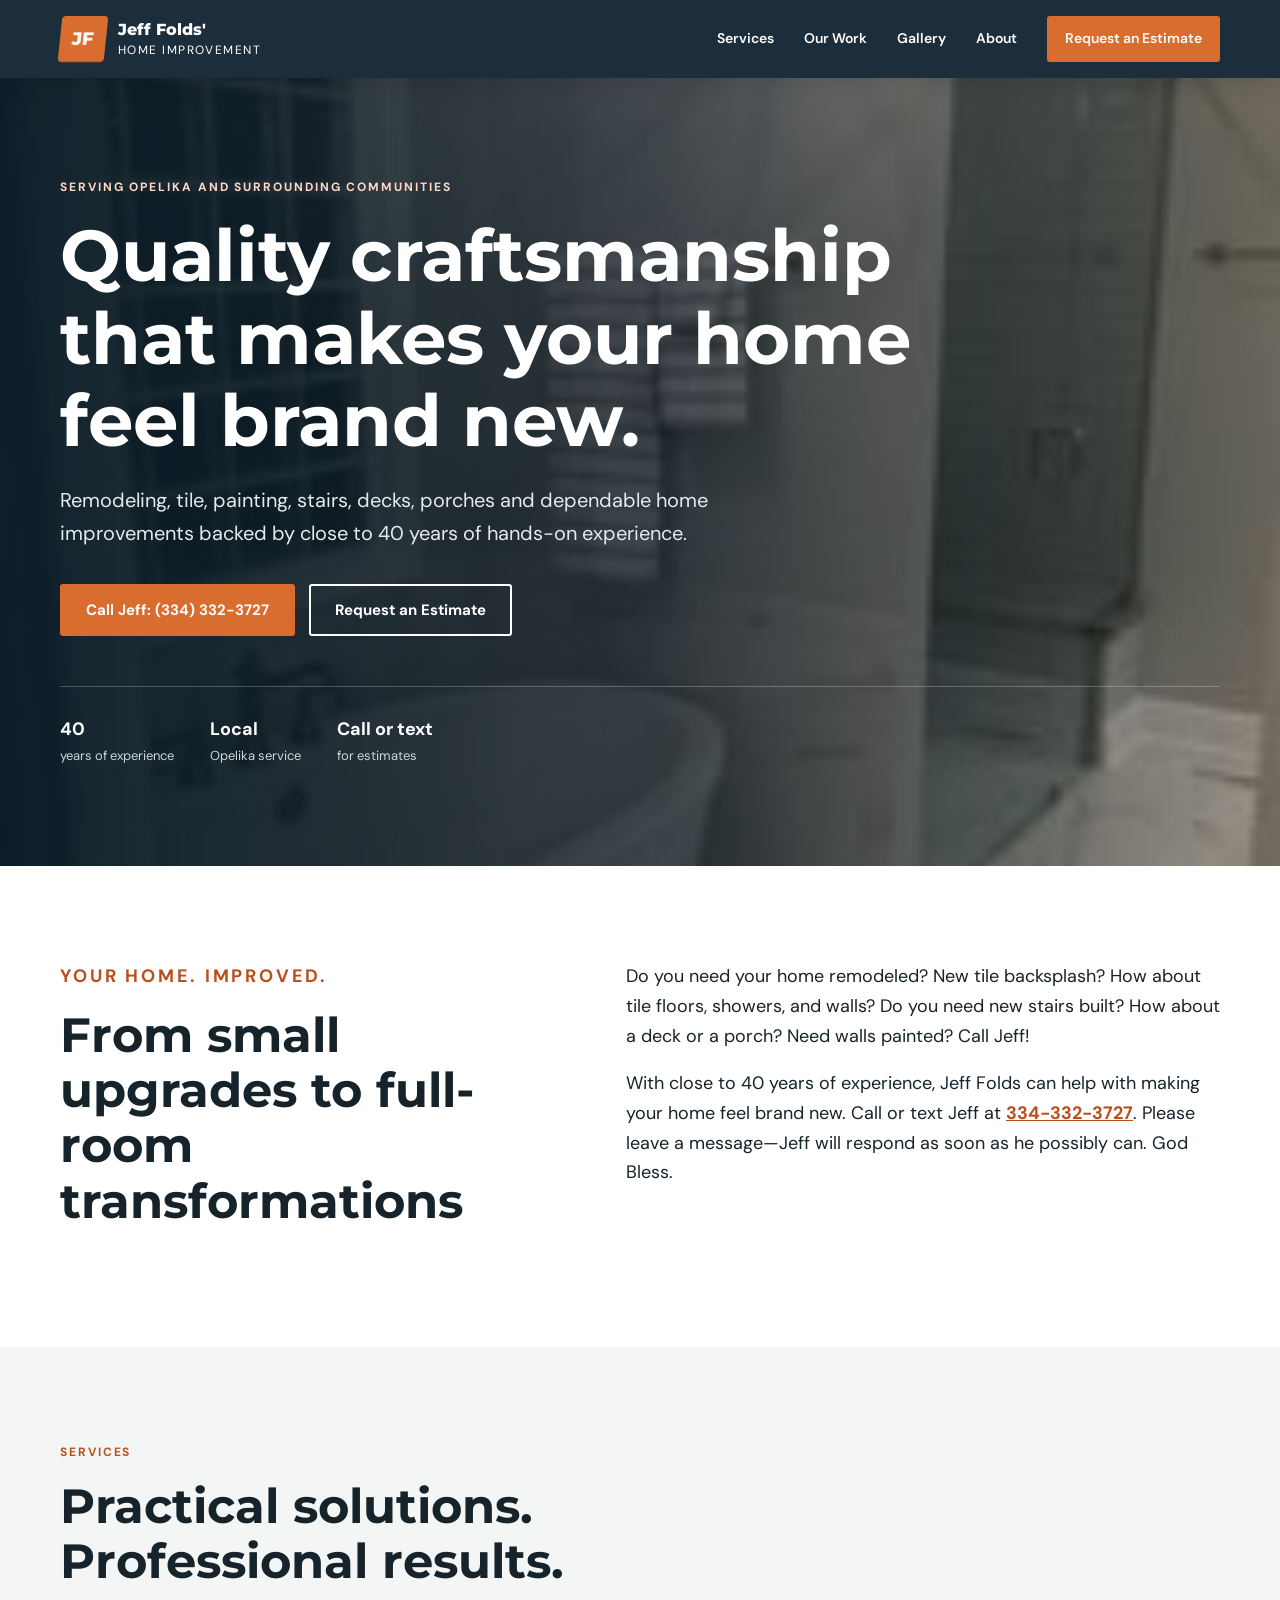
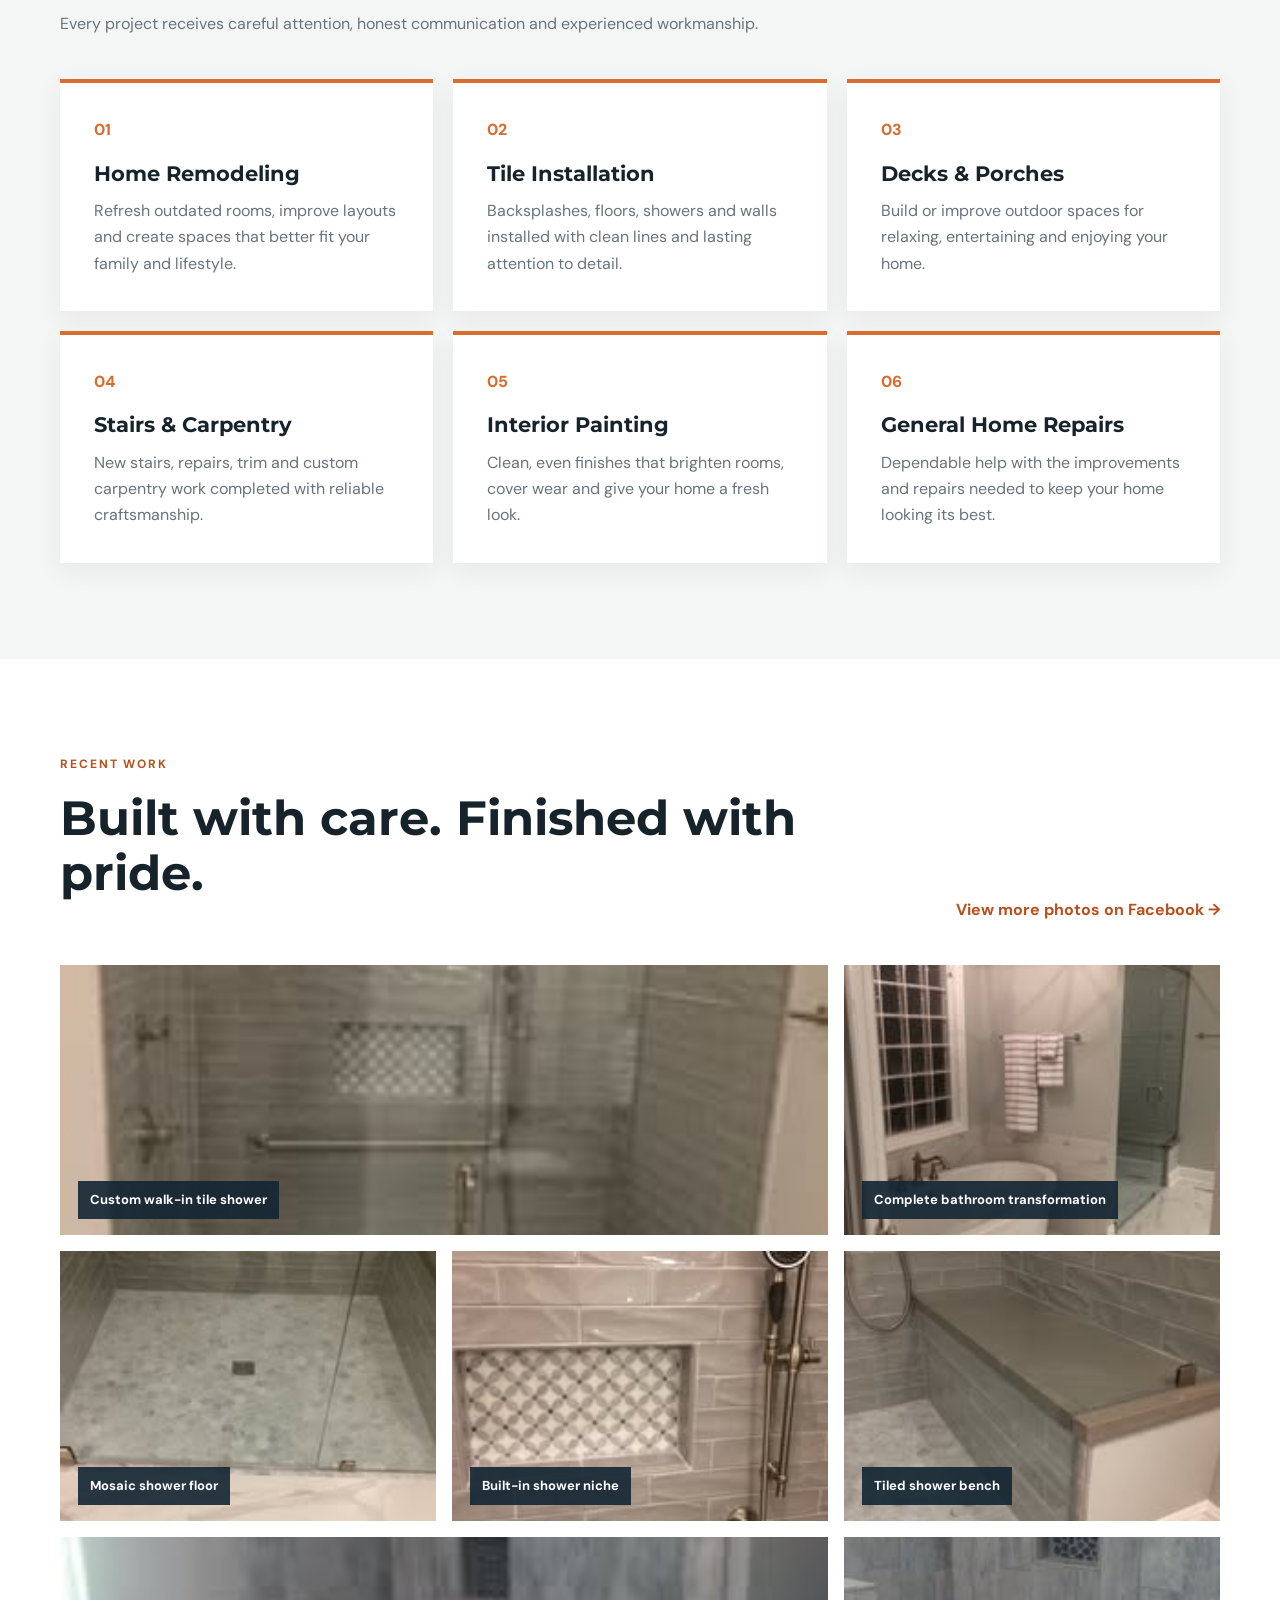
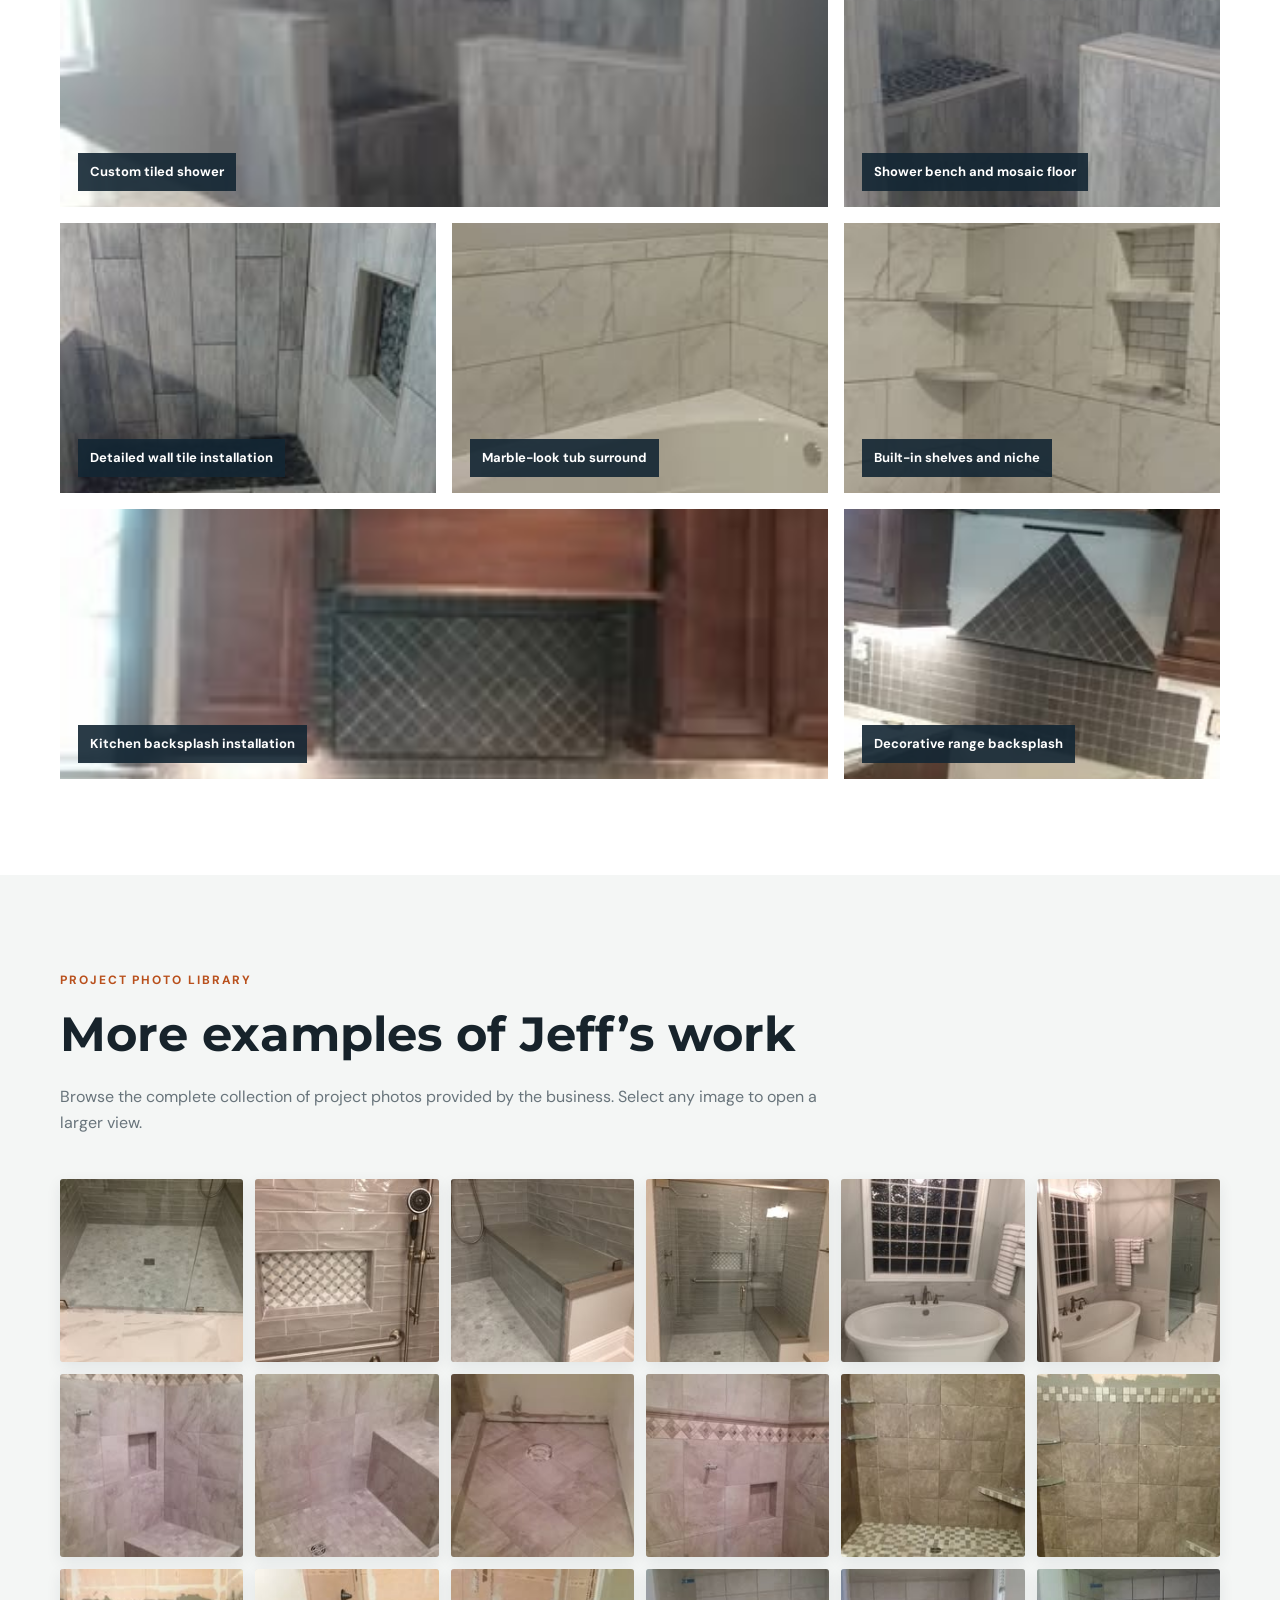
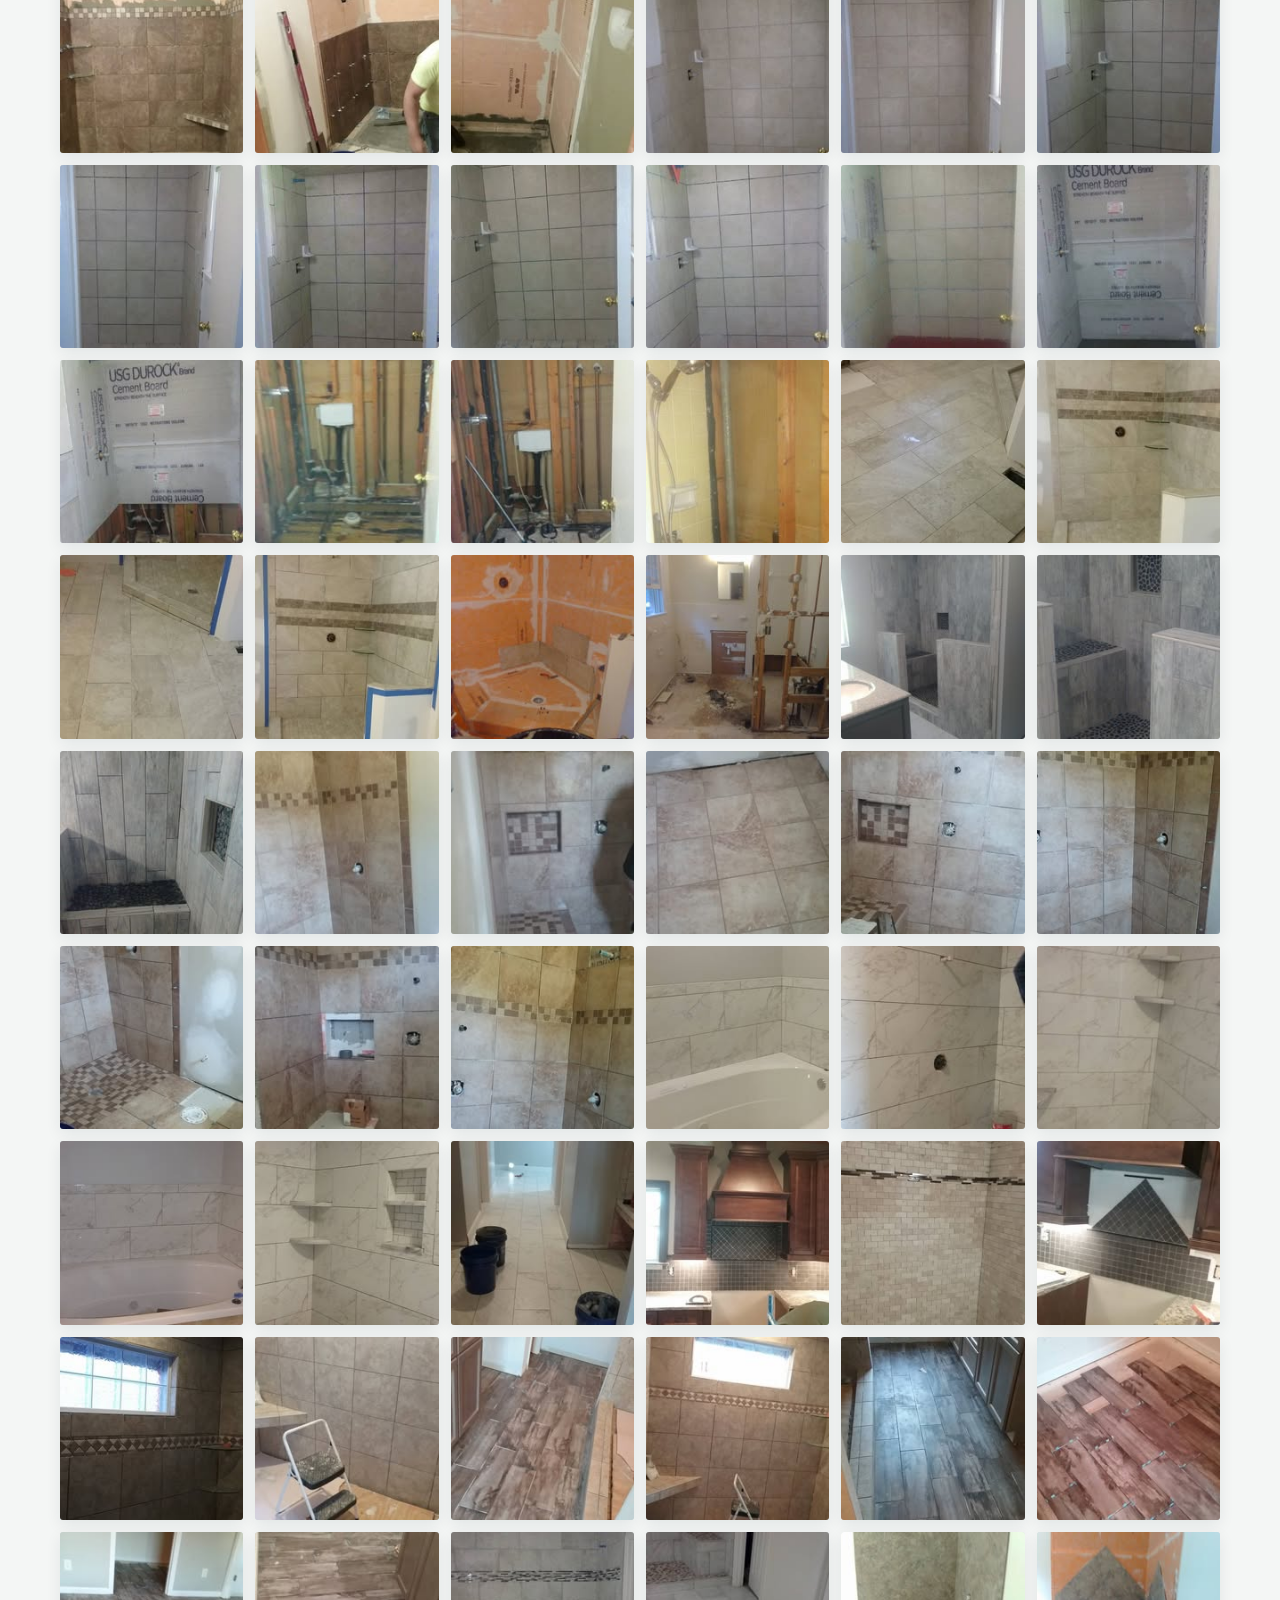
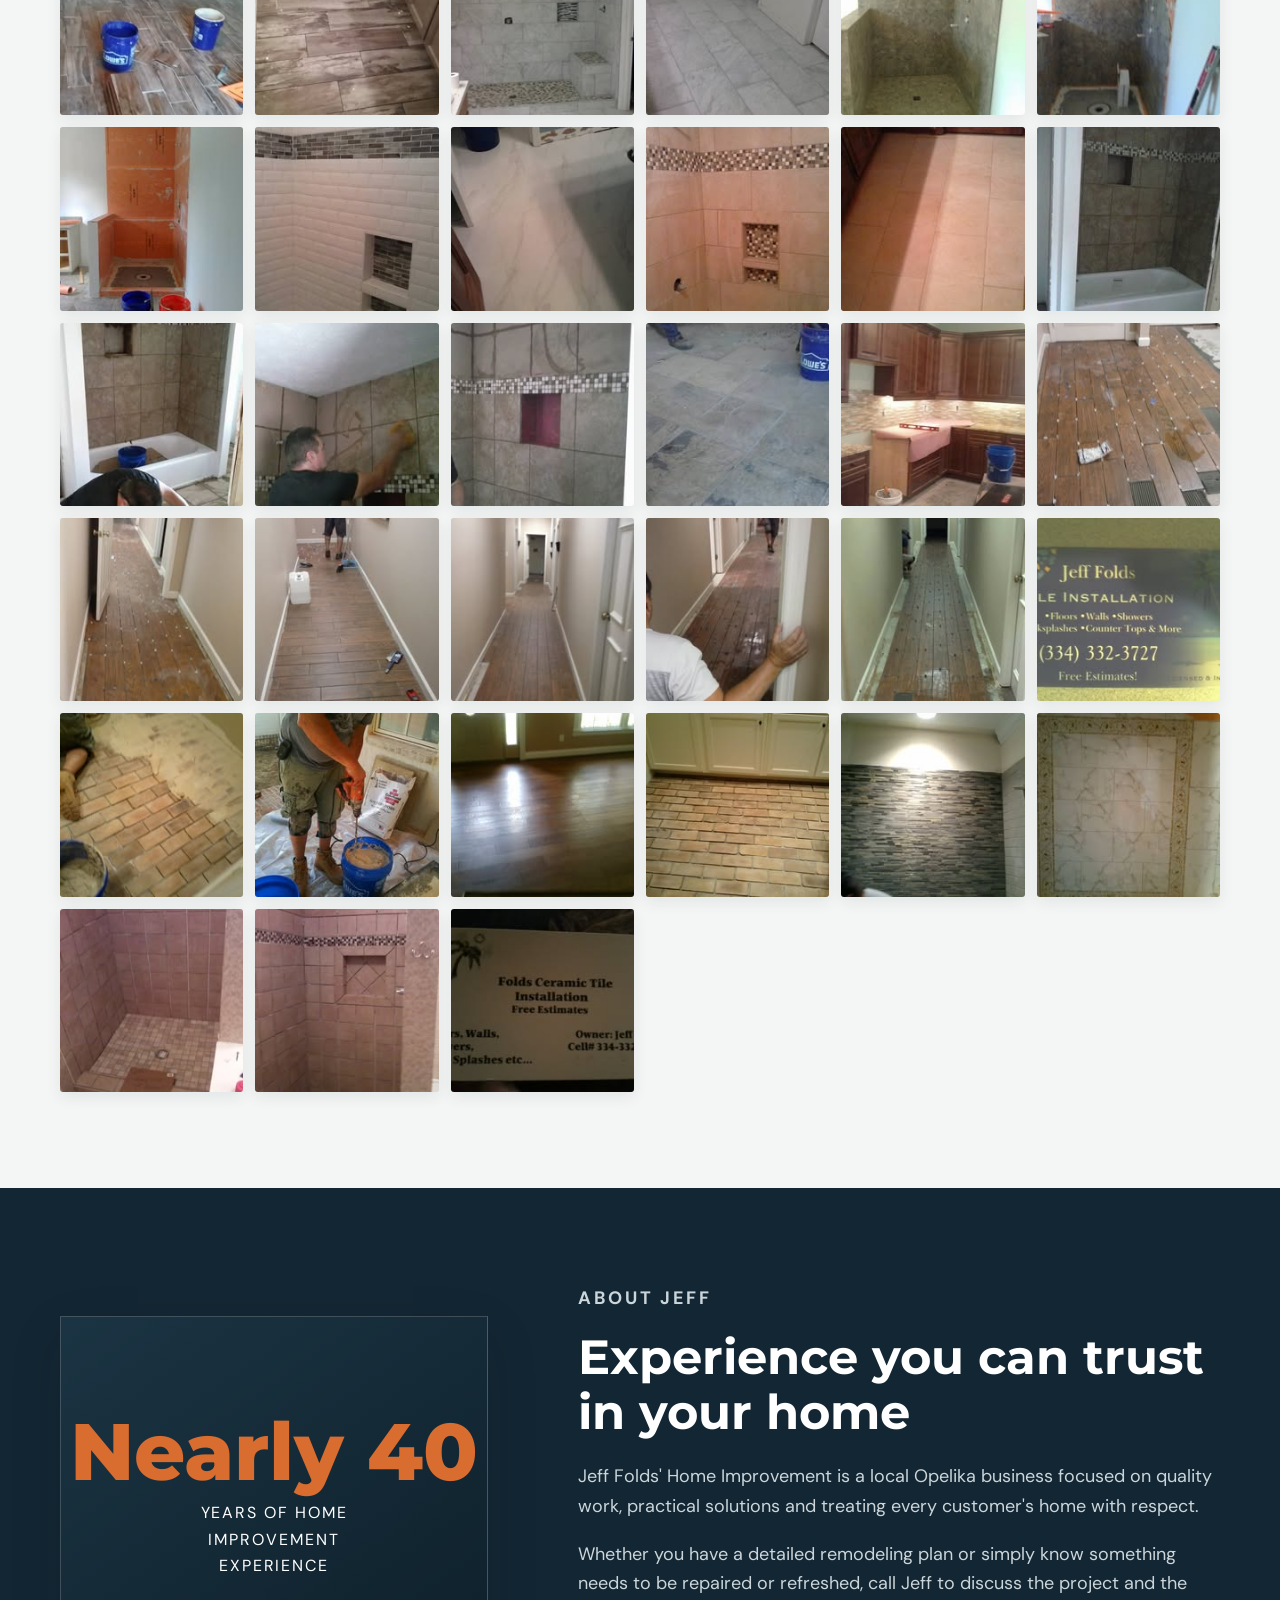
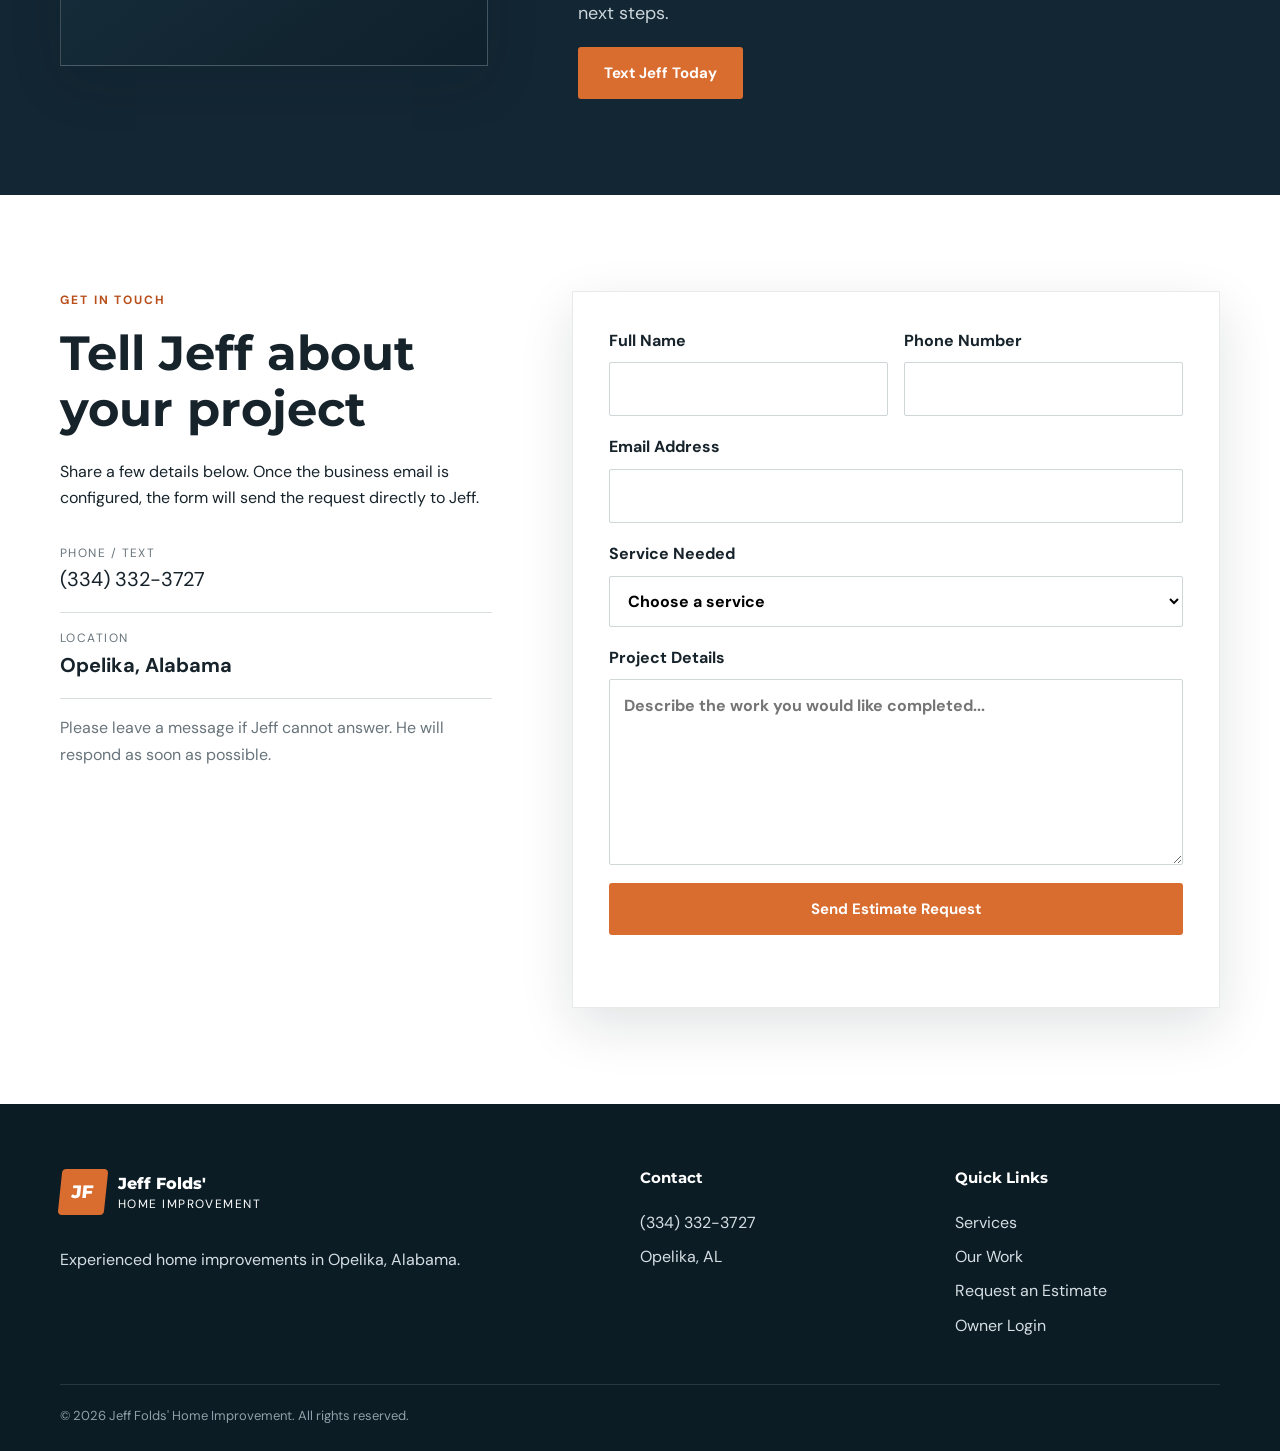
==== commit c77ba545: "Update index.html" ====
--- a/index.html
+++ b/index.html
@@ -85,7 +85,10 @@
 </div>
 <div class="gallery"><figure class="gallery-item gallery-wide"><a aria-label="Open larger photo: Custom walk-in tile shower" href="assets/images/project-004.jpg" rel="noopener" target="_blank"><img alt="Custom walk-in tile shower" decoding="async" loading="lazy" src="assets/images/project-004.jpg"/></a><figcaption>Custom walk-in tile shower</figcaption></figure><figure class="gallery-item"><a aria-label="Open larger photo: Complete bathroom transformation" href="assets/images/project-006.jpg" rel="noopener" target="_blank"><img alt="Complete bathroom transformation" decoding="async" loading="lazy" src="assets/images/project-006.jpg"/></a><figcaption>Complete bathroom transformation</figcaption></figure><figure class="gallery-item"><a aria-label="Open larger photo: Mosaic shower floor" href="assets/images/project-001.jpg" rel="noopener" target="_blank"><img alt="Mosaic shower floor" decoding="async" loading="lazy" src="assets/images/project-001.jpg"/></a><figcaption>Mosaic shower floor</figcaption></figure><figure class="gallery-item"><a aria-label="Open larger photo: Built-in shower niche" href="assets/images/project-002.jpg" rel="noopener" target="_blank"><img alt="Built-in shower niche" decoding="async" loading="lazy" src="assets/images/project-002.jpg"/></a><figcaption>Built-in shower niche</figcaption></figure><figure class="gallery-item"><a aria-label="Open larger photo: Tiled shower bench" href="assets/images/project-003.jpg" rel="noopener" target="_blank"><img alt="Tiled shower bench" decoding="async" loading="lazy" src="assets/images/project-003.jpg"/></a><figcaption>Tiled shower bench</figcaption></figure><figure class="gallery-item gallery-wide"><a aria-label="Open larger photo: Custom tiled shower" href="assets/images/project-035.jpg" rel="noopener" target="_blank"><img alt="Custom tiled shower" decoding="async" loading="lazy" src="assets/images/project-035.jpg"/></a><figcaption>Custom tiled shower</figcaption></figure><figure class="gallery-item"><a aria-label="Open larger photo: Shower bench and mosaic floor" href="assets/images/project-036.jpg" rel="noopener" target="_blank"><img alt="Shower bench and mosaic floor" decoding="async" loading="lazy" src="assets/images/project-036.jpg"/></a><figcaption>Shower bench and mosaic floor</figcaption></figure><figure class="gallery-item"><a aria-label="Open larger photo: Detailed wall tile installation" href="assets/images/project-037.jpg" rel="noopener" target="_blank"><img alt="Detailed wall tile installation" decoding="async" loading="lazy" src="assets/images/project-037.jpg"/></a><figcaption>Detailed wall tile installation</figcaption></figure><figure class="gallery-item"><a aria-label="Open larger photo: Marble-look tub surround" href="assets/images/project-046.jpg" rel="noopener" target="_blank"><img alt="Marble-look tub surround" decoding="async" loading="lazy" src="assets/images/project-046.jpg"/></a><figcaption>Marble-look tub surround</figcaption></figure><figure class="gallery-item"><a aria-label="Open larger photo: Built-in shelves and niche" href="assets/images/project-050.jpg" rel="noopener" target="_blank"><img alt="Built-in shelves and niche" decoding="async" loading="lazy" src="assets/images/project-050.jpg"/></a><figcaption>Built-in shelves and niche</figcaption></figure><figure class="gallery-item gallery-wide"><a aria-label="Open larger photo: Kitchen backsplash installation" href="assets/images/project-052.jpg" rel="noopener" target="_blank"><img alt="Kitchen backsplash installation" decoding="async" loading="lazy" src="assets/images/project-052.jpg"/></a><figcaption>Kitchen backsplash installation</figcaption></figure><figure class="gallery-item"><a aria-label="Open larger photo: Decorative range backsplash" href="assets/images/project-054.jpg" rel="noopener" target="_blank"><img alt="Decorative range backsplash" decoding="async" loading="lazy" src="assets/images/project-054.jpg"/></a><figcaption>Decorative range backsplash</figcaption></figure></div>
 </div>
-</section><section class="photo-library section muted" id="gallery"><div class="container"><div class="section-heading"><p class="eyebrow dark">Project Photo Library</p><h2>More examples of Jeff’s work</h2><p>Browse the complete collection of project photos provided by the business. Select any image to open a larger view.</p></div><div class="photo-grid"><a aria-label="Open project photo 1" class="photo-thumb" href="assets/images/project-001.jpg" rel="noopener" target="_blank"><img alt="Jeff Folds home improvement project photo 1" decoding="async" loading="lazy" src="assets/images/project-001.jpg"/></a><a aria-label="Open project photo 2" class="photo-thumb" href="assets/images/project-002.jpg" rel="noopener" target="_blank"><img alt="Jeff Folds home improvement project photo 2" decoding="async" loading="lazy" src="assets/images/project-002.jpg"/></a><a aria-label="Open project photo 3" class="photo-thumb" href="assets/images/project-003.jpg" rel="noopener" target="_blank"><img alt="Jeff Folds home improvement project photo 3" decoding="async" loading="lazy" src="assets/images/project-003.jpg"/></a><a aria-label="Open project photo 4" class="photo-thumb" href="assets/images/project-004.jpg" rel="noopener" target="_blank"><img alt="Jeff Folds home improvement project photo 4" decoding="async" loading="lazy" src="assets/images/project-004.jpg"/></a><a aria-label="Open project photo 5" class="photo-thumb" href="assets/images/project-005.jpg" rel="noopener" target="_blank"><img alt="Jeff Folds home improvement project photo 5" decoding="async" loading="lazy" src="assets/images/project-005.jpg"/></a><a aria-label="Open project photo 6" class="photo-thumb" href="assets/images/project-006.jpg" rel="noopener" target="_blank"><img alt="Jeff Folds home improvement project photo 6" decoding="async" loading="lazy" src="assets/images/project-006.jpg"/></a><a aria-label="Open project photo 7" class="photo-thumb" href="assets/images/project-007.jpg" rel="noopener" target="_blank"><img alt="Jeff Folds home improvement project photo 7" decoding="async" loading="lazy" src="assets/images/project-007.jpg"/></a><a aria-label="Open project photo 8" class="photo-thumb" href="assets/images/project-008.jpg" rel="noopener" target="_blank"><img alt="Jeff Folds home improvement project photo 8" decoding="async" loading="lazy" src="assets/images/project-008.jpg"/></a><a aria-label="Open project photo 9" class="photo-thumb" href="assets/images/project-009.jpg" rel="noopener" target="_blank"><img alt="Jeff Folds home improvement project photo 9" decoding="async" loading="lazy" src="assets/images/project-009.jpg"/></a><a aria-label="Open project photo 10" class="photo-thumb" href="assets/images/project-010.jpg" rel="noopener" target="_blank"><img alt="Jeff Folds home improvement project photo 10" decoding="async" loading="lazy" src="assets/images/project-010.jpg"/></a><a aria-label="Open project photo 11" class="photo-thumb" href="assets/images/project-011.jpg" rel="noopener" target="_blank"><img alt="Jeff Folds home improvement project photo 11" decoding="async" loading="lazy" src="assets/images/project-011.jpg"/></a><a aria-label="Open project photo 12" class="photo-thumb" href="assets/images/project-012.jpg" rel="noopener" target="_blank"><img alt="Jeff Folds home improvement project photo 12" decoding="async" loading="lazy" src="assets/images/project-012.jpg"/></a><a aria-label="Open project photo 13" class="photo-thumb" href="assets/images/project-013.jpg" rel="noopener" target="_blank"><img alt="Jeff Folds home improvement project photo 13" decoding="async" loading="lazy" src="assets/images/project-013.jpg"/></a><a aria-label="Open project photo 14" class="photo-thumb" href="assets/images/project-014.jpg" rel="noopener" target="_blank"><img alt="Jeff Folds home improvement project photo 14" decoding="async" loading="lazy" src="assets/images/project-014.jpg"/></a><a aria-label="Open project photo 15" class="photo-thumb" href="assets/images/project-015.jpg" rel="noopener" target="_blank"><img alt="Jeff Folds home improvement project photo 15" decoding="async" loading="lazy" src="assets/images/project-015.jpg"/></a><a aria-label="Open project photo 16" class="photo-thumb" href="assets/images/project-016.jpg" rel="noopener" target="_blank"><img alt="Jeff Folds home improvement project photo 16" decoding="async" loading="lazy" src="assets/images/project-016.jpg"/></a><a aria-label="Open project photo 17" class="photo-thumb" href="assets/images/project-017.jpg" rel="noopener" target="_blank"><img alt="Jeff Folds home improvement project photo 17" decoding="async" loading="lazy" src="assets/images/project-017.jpg"/></a><a aria-label="Open project photo 18" class="photo-thumb" href="assets/images/project-018.jpg" rel="noopener" target="_blank"><img alt="Jeff Folds home improvement project photo 18" decoding="async" loading="lazy" src="assets/images/project-018.jpg"/></a><a aria-label="Open project photo 19" class="photo-thumb" href="assets/images/project-019.jpg" rel="noopener" target="_blank"><img alt="Jeff Folds home improvement project photo 19" decoding="async" loading="lazy" src="assets/images/project-019.jpg"/></a><a aria-label="Open project photo 20" class="photo-thumb" href="assets/images/project-020.jpg" rel="noopener" target="_blank"><img alt="Jeff Folds home improvement project photo 20" decoding="async" loading="lazy" src="assets/images/project-020.jpg"/></a><a aria-label="Open project photo 21" class="photo-thumb" href="assets/images/project-021.jpg" rel="noopener" target="_blank"><img alt="Jeff Folds home improvement project photo 21" decoding="async" loading="lazy" src="assets/images/project-021.jpg"/></a><a aria-label="Open project photo 22" class="photo-thumb" href="assets/images/project-022.jpg" rel="noopener" target="_blank"><img alt="Jeff Folds home improvement project photo 22" decoding="async" loading="lazy" src="assets/images/project-022.jpg"/></a><a aria-label="Open project photo 23" class="photo-thumb" href="assets/images/project-023.jpg" rel="noopener" target="_blank"><img alt="Jeff Folds home improvement project photo 23" decoding="async" loading="lazy" src="assets/images/project-023.jpg"/></a><a aria-label="Open project photo 24" class="photo-thumb" href="assets/images/project-024.jpg" rel="noopener" target="_blank"><img alt="Jeff Folds home improvement project photo 24" decoding="async" loading="lazy" src="assets/images/project-024.jpg"/></a><a aria-label="Open project photo 25" class="photo-thumb" href="assets/images/project-025.jpg" rel="noopener" target="_blank"><img alt="Jeff Folds home improvement project photo 25" decoding="async" loading="lazy" src="assets/images/project-025.jpg"/></a><a aria-label="Open project photo 26" class="photo-thumb" href="assets/images/project-026.jpg" rel="noopener" target="_blank"><img alt="Jeff Folds home improvement project photo 26" decoding="async" loading="lazy" src="assets/images/project-026.jpg"/></a><a aria-label="Open project photo 27" class="photo-thumb" href="assets/images/project-027.jpg" rel="noopener" target="_blank"><img alt="Jeff Folds home improvement project photo 27" decoding="async" loading="lazy" src="assets/images/project-027.jpg"/></a><a aria-label="Open project photo 28" class="photo-thumb" href="assets/images/project-028.jpg" rel="noopener" target="_blank"><img alt="Jeff Folds home improvement project photo 28" decoding="async" loading="lazy" src="assets/images/project-028.jpg"/></a><a aria-label="Open project photo 29" class="photo-thumb" href="assets/images/project-029.jpg" rel="noopener" target="_blank"><img alt="Jeff Folds home improvement project photo 29" decoding="async" loading="lazy" src="assets/images/project-029.jpg"/></a><a aria-label="Open project photo 30" class="photo-thumb" href="assets/images/project-030.jpg" rel="noopener" target="_blank"><img alt="Jeff Folds home improvement project photo 30" decoding="async" loading="lazy" src="assets/images/project-030.jpg"/></a><a aria-label="Open project photo 31" class="photo-thumb" href="assets/images/project-031.jpg" rel="noopener" target="_blank"><img alt="Jeff Folds home improvement project photo 31" decoding="async" loading="lazy" src="assets/images/project-031.jpg"/></a><a aria-label="Open project photo 32" class="photo-thumb" href="assets/images/project-032.jpg" rel="noopener" target="_blank"><img alt="Jeff Folds home improvement project photo 32" decoding="async" loading="lazy" src="assets/images/project-032.jpg"/></a><a aria-label="Open project photo 33" class="photo-thumb" href="assets/images/project-033.jpg" rel="noopener" target="_blank"><img alt="Jeff Folds home improvement project photo 33" decoding="async" loading="lazy" src="assets/images/project-033.jpg"/></a><a aria-label="Open project photo 34" class="photo-thumb" href="assets/images/project-034.jpg" rel="noopener" target="_blank"><img alt="Jeff Folds home improvement project photo 34" decoding="async" loading="lazy" src="assets/images/project-034.jpg"/></a><a aria-label="Open project photo 35" class="photo-thumb" href="assets/images/project-035.jpg" rel="noopener" target="_blank"><img alt="Jeff Folds home improvement project photo 35" decoding="async" loading="lazy" src="assets/images/project-035.jpg"/></a><a aria-label="Open project photo 36" class="photo-thumb" href="assets/images/project-036.jpg" rel="noopener" target="_blank"><img alt="Jeff Folds home improvement project photo 36" decoding="async" loading="lazy" src="assets/images/project-036.jpg"/></a><a aria-label="Open project photo 37" class="photo-thumb" href="assets/images/project-037.jpg" rel="noopener" target="_blank"><img alt="Jeff Folds home improvement project photo 37" decoding="async" loading="lazy" src="assets/images/project-037.jpg"/></a><a aria-label="Open project photo 38" class="photo-thumb" href="assets/images/project-038.jpg" rel="noopener" target="_blank"><img alt="Jeff Folds home improvement project photo 38" decoding="async" loading="lazy" src="assets/images/project-038.jpg"/></a><a aria-label="Open project photo 39" class="photo-thumb" href="assets/images/project-039.jpg" rel="noopener" target="_blank"><img alt="Jeff Folds home improvement project photo 39" decoding="async" loading="lazy" src="assets/images/project-039.jpg"/></a><a aria-label="Open project photo 40" class="photo-thumb" href="assets/images/project-040.jpg" rel="noopener" target="_blank"><img alt="Jeff Folds home improvement project photo 40" decoding="async" loading="lazy" src="assets/images/project-040.jpg"/></a><a aria-label="Open project photo 41" class="photo-thumb" href="assets/images/project-041.jpg" rel="noopener" target="_blank"><img alt="Jeff Folds home improvement project photo 41" decoding="async" loading="lazy" src="assets/images/project-041.jpg"/></a><a aria-label="Open project photo 42" class="photo-thumb" href="assets/images/project-042.jpg" rel="noopener" target="_blank"><img alt="Jeff Folds home improvement project photo 42" decoding="async" loading="lazy" src="assets/images/project-042.jpg"/></a><a aria-label="Open project photo 43" class="photo-thumb" href="assets/images/project-043.jpg" rel="noopener" target="_blank"><img alt="Jeff Folds home improvement project photo 43" decoding="async" loading="lazy" src="assets/images/project-043.jpg"/></a><a aria-label="Open project photo 44" class="photo-thumb" href="assets/images/project-044.jpg" rel="noopener" target="_blank"><img alt="Jeff Folds home improvement project photo 44" decoding="async" loading="lazy" src="assets/images/project-044.jpg"/></a><a aria-label="Open project photo 45" class="photo-thumb" href="assets/images/project-045.jpg" rel="noopener" target="_blank"><img alt="Jeff Folds home improvement project photo 45" decoding="async" loading="lazy" src="assets/images/project-045.jpg"/></a><a aria-label="Open project photo 46" class="photo-thumb" href="assets/images/project-046.jpg" rel="noopener" target="_blank"><img alt="Jeff Folds home improvement project photo 46" decoding="async" loading="lazy" src="assets/images/project-046.jpg"/></a><a aria-label="Open project photo 47" class="photo-thumb" href="assets/images/project-047.jpg" rel="noopener" target="_blank"><img alt="Jeff Folds home improvement project photo 47" decoding="async" loading="lazy" src="assets/images/project-047.jpg"/></a><a aria-label="Open project photo 48" class="photo-thumb" href="assets/images/project-048.jpg" rel="noopener" target="_blank"><img alt="Jeff Folds home improvement project photo 48" decoding="async" loading="lazy" src="assets/images/project-048.jpg"/></a><a aria-label="Open project photo 49" class="photo-thumb" href="assets/images/project-049.jpg" rel="noopener" target="_blank"><img alt="Jeff Folds home improvement project photo 49" decoding="async" loading="lazy" src="assets/images/project-049.jpg"/></a><a aria-label="Open project photo 50" class="photo-thumb" href="assets/images/project-050.jpg" rel="noopener" target="_blank"><img alt="Jeff Folds home improvement project photo 50" decoding="async" loading="lazy" src="assets/images/project-050.jpg"/></a><a aria-label="Open project photo 51" class="photo-thumb" href="assets/images/project-051.jpg" rel="noopener" target="_blank"><img alt="Jeff Folds home improvement project photo 51" decoding="async" loading="lazy" src="assets/images/project-051.jpg"/></a><a aria-label="Open project photo 52" class="photo-thumb" href="assets/images/project-052.jpg" rel="noopener" target="_blank"><img alt="Jeff Folds home improvement project photo 52" decoding="async" loading="lazy" src="assets/images/project-052.jpg"/></a><a aria-label="Open project photo 53" class="photo-thumb" href="assets/images/project-053.jpg" rel="noopener" target="_blank"><img alt="Jeff Folds home improvement project photo 53" decoding="async" loading="lazy" src="assets/images/project-053.jpg"/></a><a aria-label="Open project photo 54" class="photo-thumb" href="assets/images/project-054.jpg" rel="noopener" target="_blank"><img alt="Jeff Folds home improvement project photo 54" decoding="async" loading="lazy" src="assets/images/project-054.jpg"/></a><a aria-label="Open project photo 55" class="photo-thumb" href="assets/images/project-055.jpg" rel="noopener" target="_blank"><img alt="Jeff Folds home improvement project photo 55" decoding="async" loading="lazy" src="assets/images/project-055.jpg"/></a><a aria-label="Open project photo 56" class="photo-thumb" href="assets/images/project-056.jpg" rel="noopener" target="_blank"><img alt="Jeff Folds home improvement project photo 56" decoding="async" loading="lazy" src="assets/images/project-056.jpg"/></a><a aria-label="Open project photo 57" class="photo-thumb" href="assets/images/project-057.jpg" rel="noopener" target="_blank"><img alt="Jeff Folds home improvement project photo 57" decoding="async" loading="lazy" src="assets/images/project-057.jpg"/></a><a aria-label="Open project photo 58" class="photo-thumb" href="assets/images/project-058.jpg" rel="noopener" target="_blank"><img alt="Jeff Folds home improvement project photo 58" decoding="async" loading="lazy" src="assets/images/project-058.jpg"/></a><a aria-label="Open project photo 59" class="photo-thumb" href="assets/images/project-059.jpg" rel="noopener" target="_blank"><img alt="Jeff Folds home improvement project photo 59" decoding="async" loading="lazy" src="assets/images/project-059.jpg"/></a><a aria-label="Open project photo 60" class="photo-thumb" href="assets/images/project-060.jpg" rel="noopener" target="_blank"><img alt="Jeff Folds home improvement project photo 60" decoding="async" loading="lazy" src="assets/images/project-060.jpg"/></a><a aria-label="Open project photo 61" class="photo-thumb" href="assets/images/project-061.jpg" rel="noopener" target="_blank"><img alt="Jeff Folds home improvement project photo 61" decoding="async" loading="lazy" src="assets/images/project-061.jpg"/></a><a aria-label="Open project photo 62" class="photo-thumb" href="assets/images/project-062.jpg" rel="noopener" target="_blank"><img alt="Jeff Folds home improvement project photo 62" decoding="async" loading="lazy" src="assets/images/project-062.jpg"/></a><a aria-label="Open project photo 63" class="photo-thumb" href="assets/images/project-063.jpg" rel="noopener" target="_blank"><img alt="Jeff Folds home improvement project photo 63" decoding="async" loading="lazy" src="assets/images/project-063.jpg"/></a><a aria-label="Open project photo 64" class="photo-thumb" href="assets/images/project-064.jpg" rel="noopener" target="_blank"><img alt="Jeff Folds home improvement project photo 64" decoding="async" loading="lazy" src="assets/images/project-064.jpg"/></a><a aria-label="Open project photo 65" class="photo-thumb" href="assets/images/project-065.jpg" rel="noopener" target="_blank"><img alt="Jeff Folds home improvement project photo 65" decoding="async" loading="lazy" src="assets/images/project-065.jpg"/></a><a aria-label="Open project photo 66" class="photo-thumb" href="assets/images/project-066.jpg" rel="noopener" target="_blank"><img alt="Jeff Folds home improvement project photo 66" decoding="async" loading="lazy" src="assets/images/project-066.jpg"/></a><a aria-label="Open project photo 67" class="photo-thumb" href="assets/images/project-067.jpg" rel="noopener" target="_blank"><img alt="Jeff Folds home improvement project photo 67" decoding="async" loading="lazy" src="assets/images/project-067.jpg"/></a><a aria-label="Open project photo 68" class="photo-thumb" href="assets/images/project-068.jpg" rel="noopener" target="_blank"><img alt="Jeff Folds home improvement project photo 68" decoding="async" loading="lazy" src="assets/images/project-068.jpg"/></a><a aria-label="Open project photo 69" class="photo-thumb" href="assets/images/project-069.jpg" rel="noopener" target="_blank"><img alt="Jeff Folds home improvement project photo 69" decoding="async" loading="lazy" src="assets/images/project-069.jpg"/></a><a aria-label="Open project photo 70" class="photo-thumb" href="assets/images/project-070.jpg" rel="noopener" target="_blank"><img alt="Jeff Folds home improvement project photo 70" decoding="async" loading="lazy" src="assets/images/project-070.jpg"/></a><a aria-label="Open project photo 71" class="photo-thumb" href="assets/images/project-071.jpg" rel="noopener" target="_blank"><img alt="Jeff Folds home improvement project photo 71" decoding="async" loading="lazy" src="assets/images/project-071.jpg"/></a><a aria-label="Open project photo 72" class="photo-thumb" href="assets/images/project-072.jpg" rel="noopener" target="_blank"><img alt="Jeff Folds home improvement project photo 72" decoding="async" loading="lazy" src="assets/images/project-072.jpg"/></a><a aria-label="Open project photo 73" class="photo-thumb" href="assets/images/project-073.jpg" rel="noopener" target="_blank"><img alt="Jeff Folds home improvement project photo 73" decoding="async" loading="lazy" src="assets/images/project-073.jpg"/></a><a aria-label="Open project photo 74" class="photo-thumb" href="assets/images/project-074.jpg" rel="noopener" target="_blank"><img alt="Jeff Folds home improvement project photo 74" decoding="async" loading="lazy" src="assets/images/project-074.jpg"/></a><a aria-label="Open project photo 75" class="photo-thumb" href="assets/images/project-075.jpg" rel="noopener" target="_blank"><img alt="Jeff Folds home improvement project photo 75" decoding="async" loading="lazy" src="assets/images/project-075.jpg"/></a><a aria-label="Open project photo 76" class="photo-thumb" href="assets/images/project-076.jpg" rel="noopener" target="_blank"><img alt="Jeff Folds home improvement project photo 76" decoding="async" loading="lazy" src="assets/images/project-076.jpg"/></a><a aria-label="Open project photo 77" class="photo-thumb" href="assets/images/project-077.jpg" rel="noopener" target="_blank"><img alt="Jeff Folds home improvement project photo 77" decoding="async" loading="lazy" src="assets/images/project-077.jpg"/></a><a aria-label="Open project photo 78" class="photo-thumb" href="assets/images/project-078.jpg" rel="noopener" target="_blank"><img alt="Jeff Folds home improvement project photo 78" decoding="async" loading="lazy" src="assets/images/project-078.jpg"/></a><a aria-label="Open project photo 79" class="photo-thumb" href="assets/images/project-079.jpg" rel="noopener" target="_blank"><img alt="Jeff Folds home improvement project photo 79" decoding="async" loading="lazy" src="assets/images/project-079.jpg"/></a><a aria-label="Open project photo 80" class="photo-thumb" href="assets/images/project-080.jpg" rel="noopener" target="_blank"><img alt="Jeff Folds home improvement project photo 80" decoding="async" loading="lazy" src="assets/images/project-080.jpg"/></a><a aria-label="Open project photo 81" class="photo-thumb" href="assets/images/project-081.jpg" rel="noopener" target="_blank"><img alt="Jeff Folds home improvement project photo 81" decoding="async" loading="lazy" src="assets/images/project-081.jpg"/></a><a aria-label="Open project photo 82" class="photo-thumb" href="assets/images/project-082.jpg" rel="noopener" target="_blank"><img alt="Jeff Folds home improvement project photo 82" decoding="async" loading="lazy" src="assets/images/project-082.jpg"/></a><a aria-label="Open project photo 83" class="photo-thumb" href="assets/images/project-083.jpg" rel="noopener" target="_blank"><img alt="Jeff Folds home improvement project photo 83" decoding="async" loading="lazy" src="assets/images/project-083.jpg"/></a><a aria-label="Open project photo 84" class="photo-thumb" href="assets/images/project-084.jpg" rel="noopener" target="_blank"><img alt="Jeff Folds home improvement project photo 84" decoding="async" loading="lazy" src="assets/images/project-084.jpg"/></a><a aria-label="Open project photo 85" class="photo-thumb" href="assets/images/project-085.jpg" rel="noopener" target="_blank"><img alt="Jeff Folds home improvement project photo 85" decoding="async" loading="lazy" src="assets/images/project-085.jpg"/></a><a aria-label="Open project photo 86" class="photo-thumb" href="assets/images/project-086.jpg" rel="noopener" target="_blank"><img alt="Jeff Folds home improvement project photo 86" decoding="async" loading="lazy" src="assets/images/project-086.jpg"/></a><a aria-label="Open project photo 87" class="photo-thumb" href="assets/images/project-087.jpg" rel="noopener" target="_blank"><img alt="Jeff Folds home improvement project photo 87" decoding="async" loading="lazy" src="assets/images/project-087.jpg"/></a><a aria-label="Open project photo 88" class="photo-thumb" href="assets/images/project-088.jpg" rel="noopener" target="_blank"><img alt="Jeff Folds home improvement project photo 88" decoding="async" loading="lazy" src="assets/images/project-088.jpg"/></a><a aria-label="Open project photo 89" class="photo-thumb" href="assets/images/project-089.jpg" rel="noopener" target="_blank"><img alt="Jeff Folds home improvement project photo 89" decoding="async" loading="lazy" src="assets/images/project-089.jpg"/></a><a aria-label="Open project photo 90" class="photo-thumb" href="assets/images/project-090.jpg" rel="noopener" target="_blank"><img alt="Jeff Folds home improvement project photo 90" decoding="async" loading="lazy" src="assets/images/project-090.jpg"/></a><a aria-label="Open project photo 91" class="photo-thumb" href="assets/images/project-091.jpg" rel="noopener" target="_blank"><img alt="Jeff Folds home improvement project photo 91" decoding="async" loading="lazy" src="assets/images/project-091.jpg"/></a><a aria-label="Open project photo 92" class="photo-thumb" href="assets/images/project-092.jpg" rel="noopener" target="_blank"><img alt="Jeff Folds home improvement project photo 92" decoding="async" loading="lazy" src="assets/images/project-092.jpg"/></a><a aria-label="Open project photo 93" class="photo-thumb" href="assets/images/project-093.jpg" rel="noopener" target="_blank"><img alt="Jeff Folds home improvement project photo 93" decoding="async" loading="lazy" src="assets/images/project-093.jpg"/></a></div></div></section>
+</section><section class="photo-library section muted" id="gallery"><div class="container"><div class="latest-uploads" hidden="" id="latestUploads">
+<div class="section-heading compact-heading"><p class="eyebrow dark">Latest Projects</p><h2>Recently added work</h2></div>
+<div aria-live="polite" class="photo-grid dynamic-gallery" id="dynamicGallery"></div>
+</div><div class="section-heading"><p class="eyebrow dark">Project Photo Library</p><h2>More examples of Jeff’s work</h2><p>Browse the complete collection of project photos provided by the business. Select any image to open a larger view.</p></div><div class="photo-grid"><a aria-label="Open project photo 1" class="photo-thumb" href="assets/images/project-001.jpg" rel="noopener" target="_blank"><img alt="Jeff Folds home improvement project photo 1" decoding="async" loading="lazy" src="assets/images/project-001.jpg"/></a><a aria-label="Open project photo 2" class="photo-thumb" href="assets/images/project-002.jpg" rel="noopener" target="_blank"><img alt="Jeff Folds home improvement project photo 2" decoding="async" loading="lazy" src="assets/images/project-002.jpg"/></a><a aria-label="Open project photo 3" class="photo-thumb" href="assets/images/project-003.jpg" rel="noopener" target="_blank"><img alt="Jeff Folds home improvement project photo 3" decoding="async" loading="lazy" src="assets/images/project-003.jpg"/></a><a aria-label="Open project photo 4" class="photo-thumb" href="assets/images/project-004.jpg" rel="noopener" target="_blank"><img alt="Jeff Folds home improvement project photo 4" decoding="async" loading="lazy" src="assets/images/project-004.jpg"/></a><a aria-label="Open project photo 5" class="photo-thumb" href="assets/images/project-005.jpg" rel="noopener" target="_blank"><img alt="Jeff Folds home improvement project photo 5" decoding="async" loading="lazy" src="assets/images/project-005.jpg"/></a><a aria-label="Open project photo 6" class="photo-thumb" href="assets/images/project-006.jpg" rel="noopener" target="_blank"><img alt="Jeff Folds home improvement project photo 6" decoding="async" loading="lazy" src="assets/images/project-006.jpg"/></a><a aria-label="Open project photo 7" class="photo-thumb" href="assets/images/project-007.jpg" rel="noopener" target="_blank"><img alt="Jeff Folds home improvement project photo 7" decoding="async" loading="lazy" src="assets/images/project-007.jpg"/></a><a aria-label="Open project photo 8" class="photo-thumb" href="assets/images/project-008.jpg" rel="noopener" target="_blank"><img alt="Jeff Folds home improvement project photo 8" decoding="async" loading="lazy" src="assets/images/project-008.jpg"/></a><a aria-label="Open project photo 9" class="photo-thumb" href="assets/images/project-009.jpg" rel="noopener" target="_blank"><img alt="Jeff Folds home improvement project photo 9" decoding="async" loading="lazy" src="assets/images/project-009.jpg"/></a><a aria-label="Open project photo 10" class="photo-thumb" href="assets/images/project-010.jpg" rel="noopener" target="_blank"><img alt="Jeff Folds home improvement project photo 10" decoding="async" loading="lazy" src="assets/images/project-010.jpg"/></a><a aria-label="Open project photo 11" class="photo-thumb" href="assets/images/project-011.jpg" rel="noopener" target="_blank"><img alt="Jeff Folds home improvement project photo 11" decoding="async" loading="lazy" src="assets/images/project-011.jpg"/></a><a aria-label="Open project photo 12" class="photo-thumb" href="assets/images/project-012.jpg" rel="noopener" target="_blank"><img alt="Jeff Folds home improvement project photo 12" decoding="async" loading="lazy" src="assets/images/project-012.jpg"/></a><a aria-label="Open project photo 13" class="photo-thumb" href="assets/images/project-013.jpg" rel="noopener" target="_blank"><img alt="Jeff Folds home improvement project photo 13" decoding="async" loading="lazy" src="assets/images/project-013.jpg"/></a><a aria-label="Open project photo 14" class="photo-thumb" href="assets/images/project-014.jpg" rel="noopener" target="_blank"><img alt="Jeff Folds home improvement project photo 14" decoding="async" loading="lazy" src="assets/images/project-014.jpg"/></a><a aria-label="Open project photo 15" class="photo-thumb" href="assets/images/project-015.jpg" rel="noopener" target="_blank"><img alt="Jeff Folds home improvement project photo 15" decoding="async" loading="lazy" src="assets/images/project-015.jpg"/></a><a aria-label="Open project photo 16" class="photo-thumb" href="assets/images/project-016.jpg" rel="noopener" target="_blank"><img alt="Jeff Folds home improvement project photo 16" decoding="async" loading="lazy" src="assets/images/project-016.jpg"/></a><a aria-label="Open project photo 17" class="photo-thumb" href="assets/images/project-017.jpg" rel="noopener" target="_blank"><img alt="Jeff Folds home improvement project photo 17" decoding="async" loading="lazy" src="assets/images/project-017.jpg"/></a><a aria-label="Open project photo 18" class="photo-thumb" href="assets/images/project-018.jpg" rel="noopener" target="_blank"><img alt="Jeff Folds home improvement project photo 18" decoding="async" loading="lazy" src="assets/images/project-018.jpg"/></a><a aria-label="Open project photo 19" class="photo-thumb" href="assets/images/project-019.jpg" rel="noopener" target="_blank"><img alt="Jeff Folds home improvement project photo 19" decoding="async" loading="lazy" src="assets/images/project-019.jpg"/></a><a aria-label="Open project photo 20" class="photo-thumb" href="assets/images/project-020.jpg" rel="noopener" target="_blank"><img alt="Jeff Folds home improvement project photo 20" decoding="async" loading="lazy" src="assets/images/project-020.jpg"/></a><a aria-label="Open project photo 21" class="photo-thumb" href="assets/images/project-021.jpg" rel="noopener" target="_blank"><img alt="Jeff Folds home improvement project photo 21" decoding="async" loading="lazy" src="assets/images/project-021.jpg"/></a><a aria-label="Open project photo 22" class="photo-thumb" href="assets/images/project-022.jpg" rel="noopener" target="_blank"><img alt="Jeff Folds home improvement project photo 22" decoding="async" loading="lazy" src="assets/images/project-022.jpg"/></a><a aria-label="Open project photo 23" class="photo-thumb" href="assets/images/project-023.jpg" rel="noopener" target="_blank"><img alt="Jeff Folds home improvement project photo 23" decoding="async" loading="lazy" src="assets/images/project-023.jpg"/></a><a aria-label="Open project photo 24" class="photo-thumb" href="assets/images/project-024.jpg" rel="noopener" target="_blank"><img alt="Jeff Folds home improvement project photo 24" decoding="async" loading="lazy" src="assets/images/project-024.jpg"/></a><a aria-label="Open project photo 25" class="photo-thumb" href="assets/images/project-025.jpg" rel="noopener" target="_blank"><img alt="Jeff Folds home improvement project photo 25" decoding="async" loading="lazy" src="assets/images/project-025.jpg"/></a><a aria-label="Open project photo 26" class="photo-thumb" href="assets/images/project-026.jpg" rel="noopener" target="_blank"><img alt="Jeff Folds home improvement project photo 26" decoding="async" loading="lazy" src="assets/images/project-026.jpg"/></a><a aria-label="Open project photo 27" class="photo-thumb" href="assets/images/project-027.jpg" rel="noopener" target="_blank"><img alt="Jeff Folds home improvement project photo 27" decoding="async" loading="lazy" src="assets/images/project-027.jpg"/></a><a aria-label="Open project photo 28" class="photo-thumb" href="assets/images/project-028.jpg" rel="noopener" target="_blank"><img alt="Jeff Folds home improvement project photo 28" decoding="async" loading="lazy" src="assets/images/project-028.jpg"/></a><a aria-label="Open project photo 29" class="photo-thumb" href="assets/images/project-029.jpg" rel="noopener" target="_blank"><img alt="Jeff Folds home improvement project photo 29" decoding="async" loading="lazy" src="assets/images/project-029.jpg"/></a><a aria-label="Open project photo 30" class="photo-thumb" href="assets/images/project-030.jpg" rel="noopener" target="_blank"><img alt="Jeff Folds home improvement project photo 30" decoding="async" loading="lazy" src="assets/images/project-030.jpg"/></a><a aria-label="Open project photo 31" class="photo-thumb" href="assets/images/project-031.jpg" rel="noopener" target="_blank"><img alt="Jeff Folds home improvement project photo 31" decoding="async" loading="lazy" src="assets/images/project-031.jpg"/></a><a aria-label="Open project photo 32" class="photo-thumb" href="assets/images/project-032.jpg" rel="noopener" target="_blank"><img alt="Jeff Folds home improvement project photo 32" decoding="async" loading="lazy" src="assets/images/project-032.jpg"/></a><a aria-label="Open project photo 33" class="photo-thumb" href="assets/images/project-033.jpg" rel="noopener" target="_blank"><img alt="Jeff Folds home improvement project photo 33" decoding="async" loading="lazy" src="assets/images/project-033.jpg"/></a><a aria-label="Open project photo 34" class="photo-thumb" href="assets/images/project-034.jpg" rel="noopener" target="_blank"><img alt="Jeff Folds home improvement project photo 34" decoding="async" loading="lazy" src="assets/images/project-034.jpg"/></a><a aria-label="Open project photo 35" class="photo-thumb" href="assets/images/project-035.jpg" rel="noopener" target="_blank"><img alt="Jeff Folds home improvement project photo 35" decoding="async" loading="lazy" src="assets/images/project-035.jpg"/></a><a aria-label="Open project photo 36" class="photo-thumb" href="assets/images/project-036.jpg" rel="noopener" target="_blank"><img alt="Jeff Folds home improvement project photo 36" decoding="async" loading="lazy" src="assets/images/project-036.jpg"/></a><a aria-label="Open project photo 37" class="photo-thumb" href="assets/images/project-037.jpg" rel="noopener" target="_blank"><img alt="Jeff Folds home improvement project photo 37" decoding="async" loading="lazy" src="assets/images/project-037.jpg"/></a><a aria-label="Open project photo 38" class="photo-thumb" href="assets/images/project-038.jpg" rel="noopener" target="_blank"><img alt="Jeff Folds home improvement project photo 38" decoding="async" loading="lazy" src="assets/images/project-038.jpg"/></a><a aria-label="Open project photo 39" class="photo-thumb" href="assets/images/project-039.jpg" rel="noopener" target="_blank"><img alt="Jeff Folds home improvement project photo 39" decoding="async" loading="lazy" src="assets/images/project-039.jpg"/></a><a aria-label="Open project photo 40" class="photo-thumb" href="assets/images/project-040.jpg" rel="noopener" target="_blank"><img alt="Jeff Folds home improvement project photo 40" decoding="async" loading="lazy" src="assets/images/project-040.jpg"/></a><a aria-label="Open project photo 41" class="photo-thumb" href="assets/images/project-041.jpg" rel="noopener" target="_blank"><img alt="Jeff Folds home improvement project photo 41" decoding="async" loading="lazy" src="assets/images/project-041.jpg"/></a><a aria-label="Open project photo 42" class="photo-thumb" href="assets/images/project-042.jpg" rel="noopener" target="_blank"><img alt="Jeff Folds home improvement project photo 42" decoding="async" loading="lazy" src="assets/images/project-042.jpg"/></a><a aria-label="Open project photo 43" class="photo-thumb" href="assets/images/project-043.jpg" rel="noopener" target="_blank"><img alt="Jeff Folds home improvement project photo 43" decoding="async" loading="lazy" src="assets/images/project-043.jpg"/></a><a aria-label="Open project photo 44" class="photo-thumb" href="assets/images/project-044.jpg" rel="noopener" target="_blank"><img alt="Jeff Folds home improvement project photo 44" decoding="async" loading="lazy" src="assets/images/project-044.jpg"/></a><a aria-label="Open project photo 45" class="photo-thumb" href="assets/images/project-045.jpg" rel="noopener" target="_blank"><img alt="Jeff Folds home improvement project photo 45" decoding="async" loading="lazy" src="assets/images/project-045.jpg"/></a><a aria-label="Open project photo 46" class="photo-thumb" href="assets/images/project-046.jpg" rel="noopener" target="_blank"><img alt="Jeff Folds home improvement project photo 46" decoding="async" loading="lazy" src="assets/images/project-046.jpg"/></a><a aria-label="Open project photo 47" class="photo-thumb" href="assets/images/project-047.jpg" rel="noopener" target="_blank"><img alt="Jeff Folds home improvement project photo 47" decoding="async" loading="lazy" src="assets/images/project-047.jpg"/></a><a aria-label="Open project photo 48" class="photo-thumb" href="assets/images/project-048.jpg" rel="noopener" target="_blank"><img alt="Jeff Folds home improvement project photo 48" decoding="async" loading="lazy" src="assets/images/project-048.jpg"/></a><a aria-label="Open project photo 49" class="photo-thumb" href="assets/images/project-049.jpg" rel="noopener" target="_blank"><img alt="Jeff Folds home improvement project photo 49" decoding="async" loading="lazy" src="assets/images/project-049.jpg"/></a><a aria-label="Open project photo 50" class="photo-thumb" href="assets/images/project-050.jpg" rel="noopener" target="_blank"><img alt="Jeff Folds home improvement project photo 50" decoding="async" loading="lazy" src="assets/images/project-050.jpg"/></a><a aria-label="Open project photo 51" class="photo-thumb" href="assets/images/project-051.jpg" rel="noopener" target="_blank"><img alt="Jeff Folds home improvement project photo 51" decoding="async" loading="lazy" src="assets/images/project-051.jpg"/></a><a aria-label="Open project photo 52" class="photo-thumb" href="assets/images/project-052.jpg" rel="noopener" target="_blank"><img alt="Jeff Folds home improvement project photo 52" decoding="async" loading="lazy" src="assets/images/project-052.jpg"/></a><a aria-label="Open project photo 53" class="photo-thumb" href="assets/images/project-053.jpg" rel="noopener" target="_blank"><img alt="Jeff Folds home improvement project photo 53" decoding="async" loading="lazy" src="assets/images/project-053.jpg"/></a><a aria-label="Open project photo 54" class="photo-thumb" href="assets/images/project-054.jpg" rel="noopener" target="_blank"><img alt="Jeff Folds home improvement project photo 54" decoding="async" loading="lazy" src="assets/images/project-054.jpg"/></a><a aria-label="Open project photo 55" class="photo-thumb" href="assets/images/project-055.jpg" rel="noopener" target="_blank"><img alt="Jeff Folds home improvement project photo 55" decoding="async" loading="lazy" src="assets/images/project-055.jpg"/></a><a aria-label="Open project photo 56" class="photo-thumb" href="assets/images/project-056.jpg" rel="noopener" target="_blank"><img alt="Jeff Folds home improvement project photo 56" decoding="async" loading="lazy" src="assets/images/project-056.jpg"/></a><a aria-label="Open project photo 57" class="photo-thumb" href="assets/images/project-057.jpg" rel="noopener" target="_blank"><img alt="Jeff Folds home improvement project photo 57" decoding="async" loading="lazy" src="assets/images/project-057.jpg"/></a><a aria-label="Open project photo 58" class="photo-thumb" href="assets/images/project-058.jpg" rel="noopener" target="_blank"><img alt="Jeff Folds home improvement project photo 58" decoding="async" loading="lazy" src="assets/images/project-058.jpg"/></a><a aria-label="Open project photo 59" class="photo-thumb" href="assets/images/project-059.jpg" rel="noopener" target="_blank"><img alt="Jeff Folds home improvement project photo 59" decoding="async" loading="lazy" src="assets/images/project-059.jpg"/></a><a aria-label="Open project photo 60" class="photo-thumb" href="assets/images/project-060.jpg" rel="noopener" target="_blank"><img alt="Jeff Folds home improvement project photo 60" decoding="async" loading="lazy" src="assets/images/project-060.jpg"/></a><a aria-label="Open project photo 61" class="photo-thumb" href="assets/images/project-061.jpg" rel="noopener" target="_blank"><img alt="Jeff Folds home improvement project photo 61" decoding="async" loading="lazy" src="assets/images/project-061.jpg"/></a><a aria-label="Open project photo 62" class="photo-thumb" href="assets/images/project-062.jpg" rel="noopener" target="_blank"><img alt="Jeff Folds home improvement project photo 62" decoding="async" loading="lazy" src="assets/images/project-062.jpg"/></a><a aria-label="Open project photo 63" class="photo-thumb" href="assets/images/project-063.jpg" rel="noopener" target="_blank"><img alt="Jeff Folds home improvement project photo 63" decoding="async" loading="lazy" src="assets/images/project-063.jpg"/></a><a aria-label="Open project photo 64" class="photo-thumb" href="assets/images/project-064.jpg" rel="noopener" target="_blank"><img alt="Jeff Folds home improvement project photo 64" decoding="async" loading="lazy" src="assets/images/project-064.jpg"/></a><a aria-label="Open project photo 65" class="photo-thumb" href="assets/images/project-065.jpg" rel="noopener" target="_blank"><img alt="Jeff Folds home improvement project photo 65" decoding="async" loading="lazy" src="assets/images/project-065.jpg"/></a><a aria-label="Open project photo 66" class="photo-thumb" href="assets/images/project-066.jpg" rel="noopener" target="_blank"><img alt="Jeff Folds home improvement project photo 66" decoding="async" loading="lazy" src="assets/images/project-066.jpg"/></a><a aria-label="Open project photo 67" class="photo-thumb" href="assets/images/project-067.jpg" rel="noopener" target="_blank"><img alt="Jeff Folds home improvement project photo 67" decoding="async" loading="lazy" src="assets/images/project-067.jpg"/></a><a aria-label="Open project photo 68" class="photo-thumb" href="assets/images/project-068.jpg" rel="noopener" target="_blank"><img alt="Jeff Folds home improvement project photo 68" decoding="async" loading="lazy" src="assets/images/project-068.jpg"/></a><a aria-label="Open project photo 69" class="photo-thumb" href="assets/images/project-069.jpg" rel="noopener" target="_blank"><img alt="Jeff Folds home improvement project photo 69" decoding="async" loading="lazy" src="assets/images/project-069.jpg"/></a><a aria-label="Open project photo 70" class="photo-thumb" href="assets/images/project-070.jpg" rel="noopener" target="_blank"><img alt="Jeff Folds home improvement project photo 70" decoding="async" loading="lazy" src="assets/images/project-070.jpg"/></a><a aria-label="Open project photo 71" class="photo-thumb" href="assets/images/project-071.jpg" rel="noopener" target="_blank"><img alt="Jeff Folds home improvement project photo 71" decoding="async" loading="lazy" src="assets/images/project-071.jpg"/></a><a aria-label="Open project photo 72" class="photo-thumb" href="assets/images/project-072.jpg" rel="noopener" target="_blank"><img alt="Jeff Folds home improvement project photo 72" decoding="async" loading="lazy" src="assets/images/project-072.jpg"/></a><a aria-label="Open project photo 73" class="photo-thumb" href="assets/images/project-073.jpg" rel="noopener" target="_blank"><img alt="Jeff Folds home improvement project photo 73" decoding="async" loading="lazy" src="assets/images/project-073.jpg"/></a><a aria-label="Open project photo 74" class="photo-thumb" href="assets/images/project-074.jpg" rel="noopener" target="_blank"><img alt="Jeff Folds home improvement project photo 74" decoding="async" loading="lazy" src="assets/images/project-074.jpg"/></a><a aria-label="Open project photo 75" class="photo-thumb" href="assets/images/project-075.jpg" rel="noopener" target="_blank"><img alt="Jeff Folds home improvement project photo 75" decoding="async" loading="lazy" src="assets/images/project-075.jpg"/></a><a aria-label="Open project photo 76" class="photo-thumb" href="assets/images/project-076.jpg" rel="noopener" target="_blank"><img alt="Jeff Folds home improvement project photo 76" decoding="async" loading="lazy" src="assets/images/project-076.jpg"/></a><a aria-label="Open project photo 77" class="photo-thumb" href="assets/images/project-077.jpg" rel="noopener" target="_blank"><img alt="Jeff Folds home improvement project photo 77" decoding="async" loading="lazy" src="assets/images/project-077.jpg"/></a><a aria-label="Open project photo 78" class="photo-thumb" href="assets/images/project-078.jpg" rel="noopener" target="_blank"><img alt="Jeff Folds home improvement project photo 78" decoding="async" loading="lazy" src="assets/images/project-078.jpg"/></a><a aria-label="Open project photo 79" class="photo-thumb" href="assets/images/project-079.jpg" rel="noopener" target="_blank"><img alt="Jeff Folds home improvement project photo 79" decoding="async" loading="lazy" src="assets/images/project-079.jpg"/></a><a aria-label="Open project photo 80" class="photo-thumb" href="assets/images/project-080.jpg" rel="noopener" target="_blank"><img alt="Jeff Folds home improvement project photo 80" decoding="async" loading="lazy" src="assets/images/project-080.jpg"/></a><a aria-label="Open project photo 81" class="photo-thumb" href="assets/images/project-081.jpg" rel="noopener" target="_blank"><img alt="Jeff Folds home improvement project photo 81" decoding="async" loading="lazy" src="assets/images/project-081.jpg"/></a><a aria-label="Open project photo 82" class="photo-thumb" href="assets/images/project-082.jpg" rel="noopener" target="_blank"><img alt="Jeff Folds home improvement project photo 82" decoding="async" loading="lazy" src="assets/images/project-082.jpg"/></a><a aria-label="Open project photo 83" class="photo-thumb" href="assets/images/project-083.jpg" rel="noopener" target="_blank"><img alt="Jeff Folds home improvement project photo 83" decoding="async" loading="lazy" src="assets/images/project-083.jpg"/></a><a aria-label="Open project photo 84" class="photo-thumb" href="assets/images/project-084.jpg" rel="noopener" target="_blank"><img alt="Jeff Folds home improvement project photo 84" decoding="async" loading="lazy" src="assets/images/project-084.jpg"/></a><a aria-label="Open project photo 85" class="photo-thumb" href="assets/images/project-085.jpg" rel="noopener" target="_blank"><img alt="Jeff Folds home improvement project photo 85" decoding="async" loading="lazy" src="assets/images/project-085.jpg"/></a><a aria-label="Open project photo 86" class="photo-thumb" href="assets/images/project-086.jpg" rel="noopener" target="_blank"><img alt="Jeff Folds home improvement project photo 86" decoding="async" loading="lazy" src="assets/images/project-086.jpg"/></a><a aria-label="Open project photo 87" class="photo-thumb" href="assets/images/project-087.jpg" rel="noopener" target="_blank"><img alt="Jeff Folds home improvement project photo 87" decoding="async" loading="lazy" src="assets/images/project-087.jpg"/></a><a aria-label="Open project photo 88" class="photo-thumb" href="assets/images/project-088.jpg" rel="noopener" target="_blank"><img alt="Jeff Folds home improvement project photo 88" decoding="async" loading="lazy" src="assets/images/project-088.jpg"/></a><a aria-label="Open project photo 89" class="photo-thumb" href="assets/images/project-089.jpg" rel="noopener" target="_blank"><img alt="Jeff Folds home improvement project photo 89" decoding="async" loading="lazy" src="assets/images/project-089.jpg"/></a><a aria-label="Open project photo 90" class="photo-thumb" href="assets/images/project-090.jpg" rel="noopener" target="_blank"><img alt="Jeff Folds home improvement project photo 90" decoding="async" loading="lazy" src="assets/images/project-090.jpg"/></a><a aria-label="Open project photo 91" class="photo-thumb" href="assets/images/project-091.jpg" rel="noopener" target="_blank"><img alt="Jeff Folds home improvement project photo 91" decoding="async" loading="lazy" src="assets/images/project-091.jpg"/></a><a aria-label="Open project photo 92" class="photo-thumb" href="assets/images/project-092.jpg" rel="noopener" target="_blank"><img alt="Jeff Folds home improvement project photo 92" decoding="async" loading="lazy" src="assets/images/project-092.jpg"/></a><a aria-label="Open project photo 93" class="photo-thumb" href="assets/images/project-093.jpg" rel="noopener" target="_blank"><img alt="Jeff Folds home improvement project photo 93" decoding="async" loading="lazy" src="assets/images/project-093.jpg"/></a></div></div></section>
 <section class="about section dark-section" id="about">
 <div class="container about-grid">
 <div class="experience-badge"><strong>Nearly 40</strong><span>years of home improvement experience</span></div>
@@ -128,7 +131,7 @@
 <div class="container footer-grid">
 <div><a class="brand footer-brand" href="#top"><span class="brand-mark">JF</span><span class="brand-copy"><strong>Jeff Folds'</strong><small>Home Improvement</small></span></a><p>Experienced home improvements in Opelika, Alabama.</p></div>
 <div><h3>Contact</h3><a href="tel:+13343323727">(334) 332-3727</a><span>Opelika, AL</span></div>
-<div><h3>Quick Links</h3><a href="#services">Services</a><a href="#work">Our Work</a><a href="#contact">Request an Estimate</a></div>
+<div><h3>Quick Links</h3><a href="#services">Services</a><a href="#work">Our Work</a><a href="#contact">Request an Estimate</a><a href="admin.html">Owner Login</a></div>
 </div>
 <div class="container footer-bottom"><span>© <span id="year"></span> Jeff Folds' Home Improvement. All rights reserved.</span></div>
 </footer>
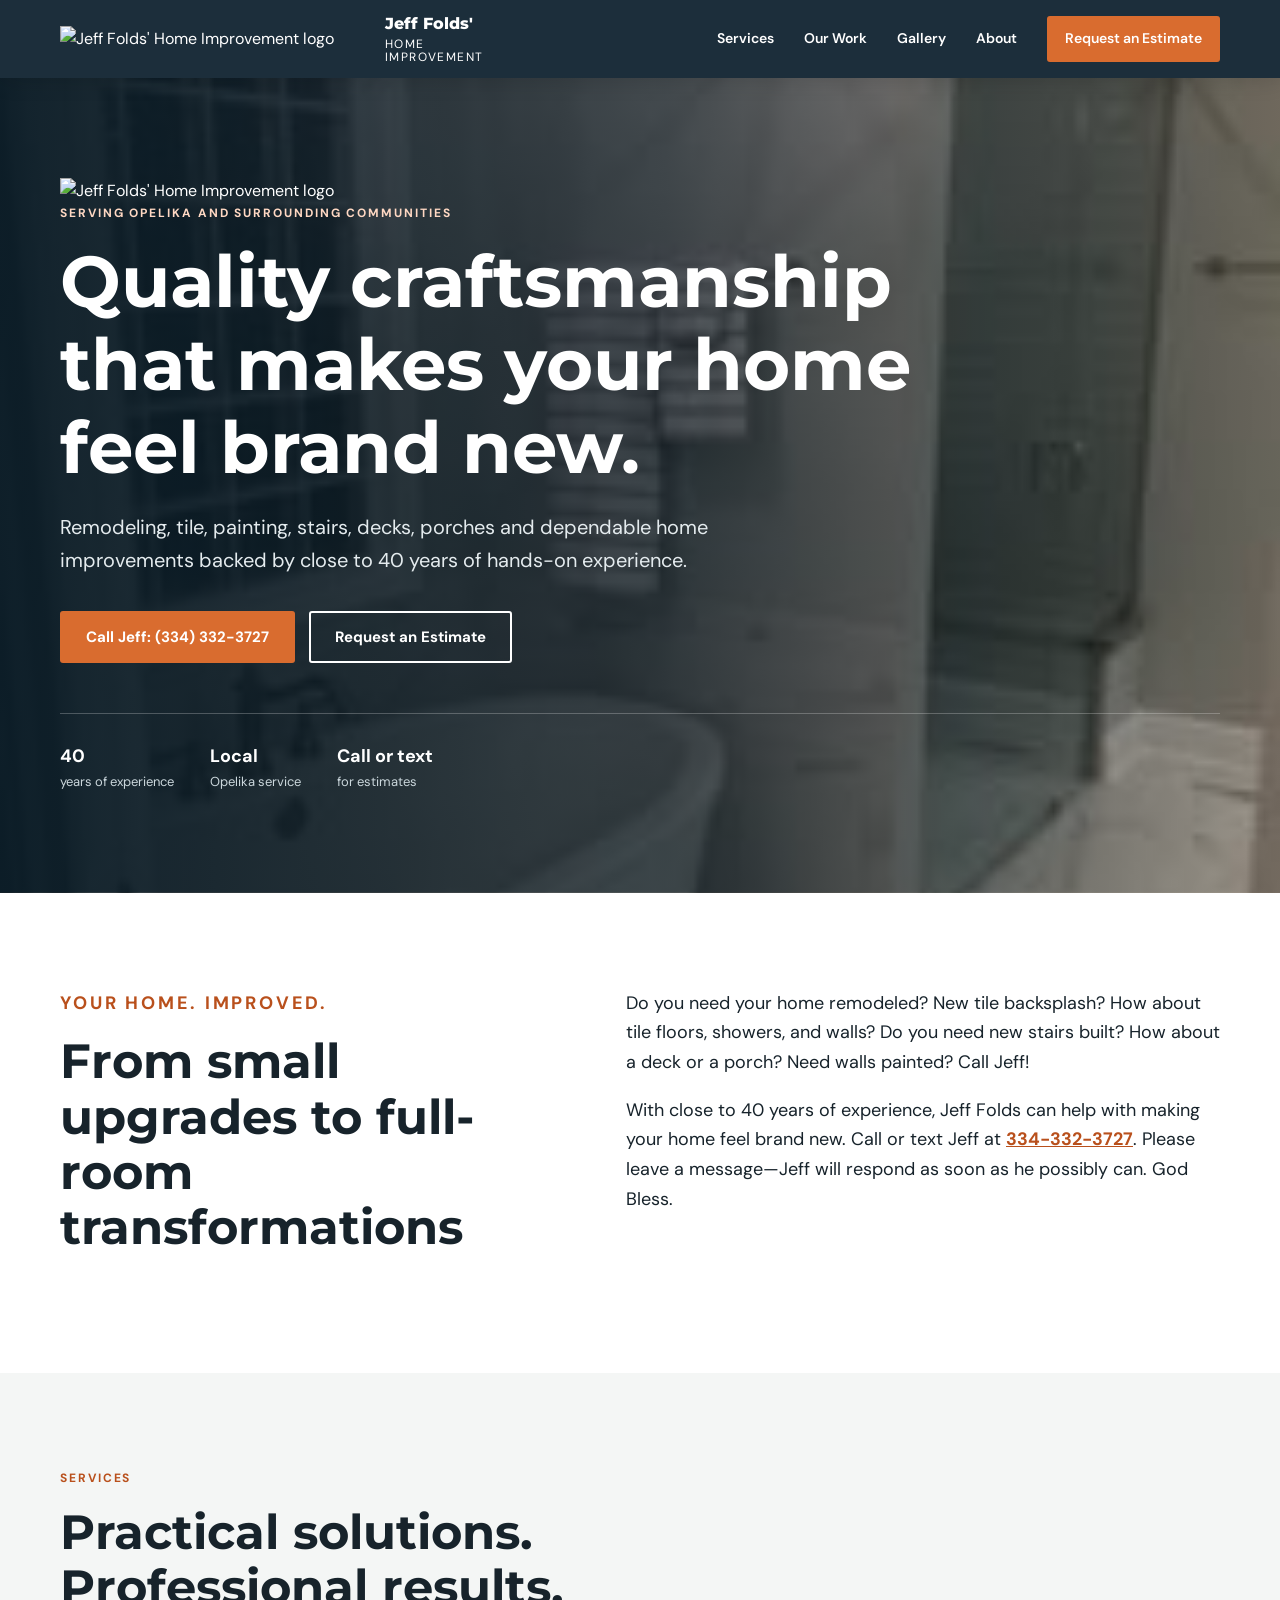
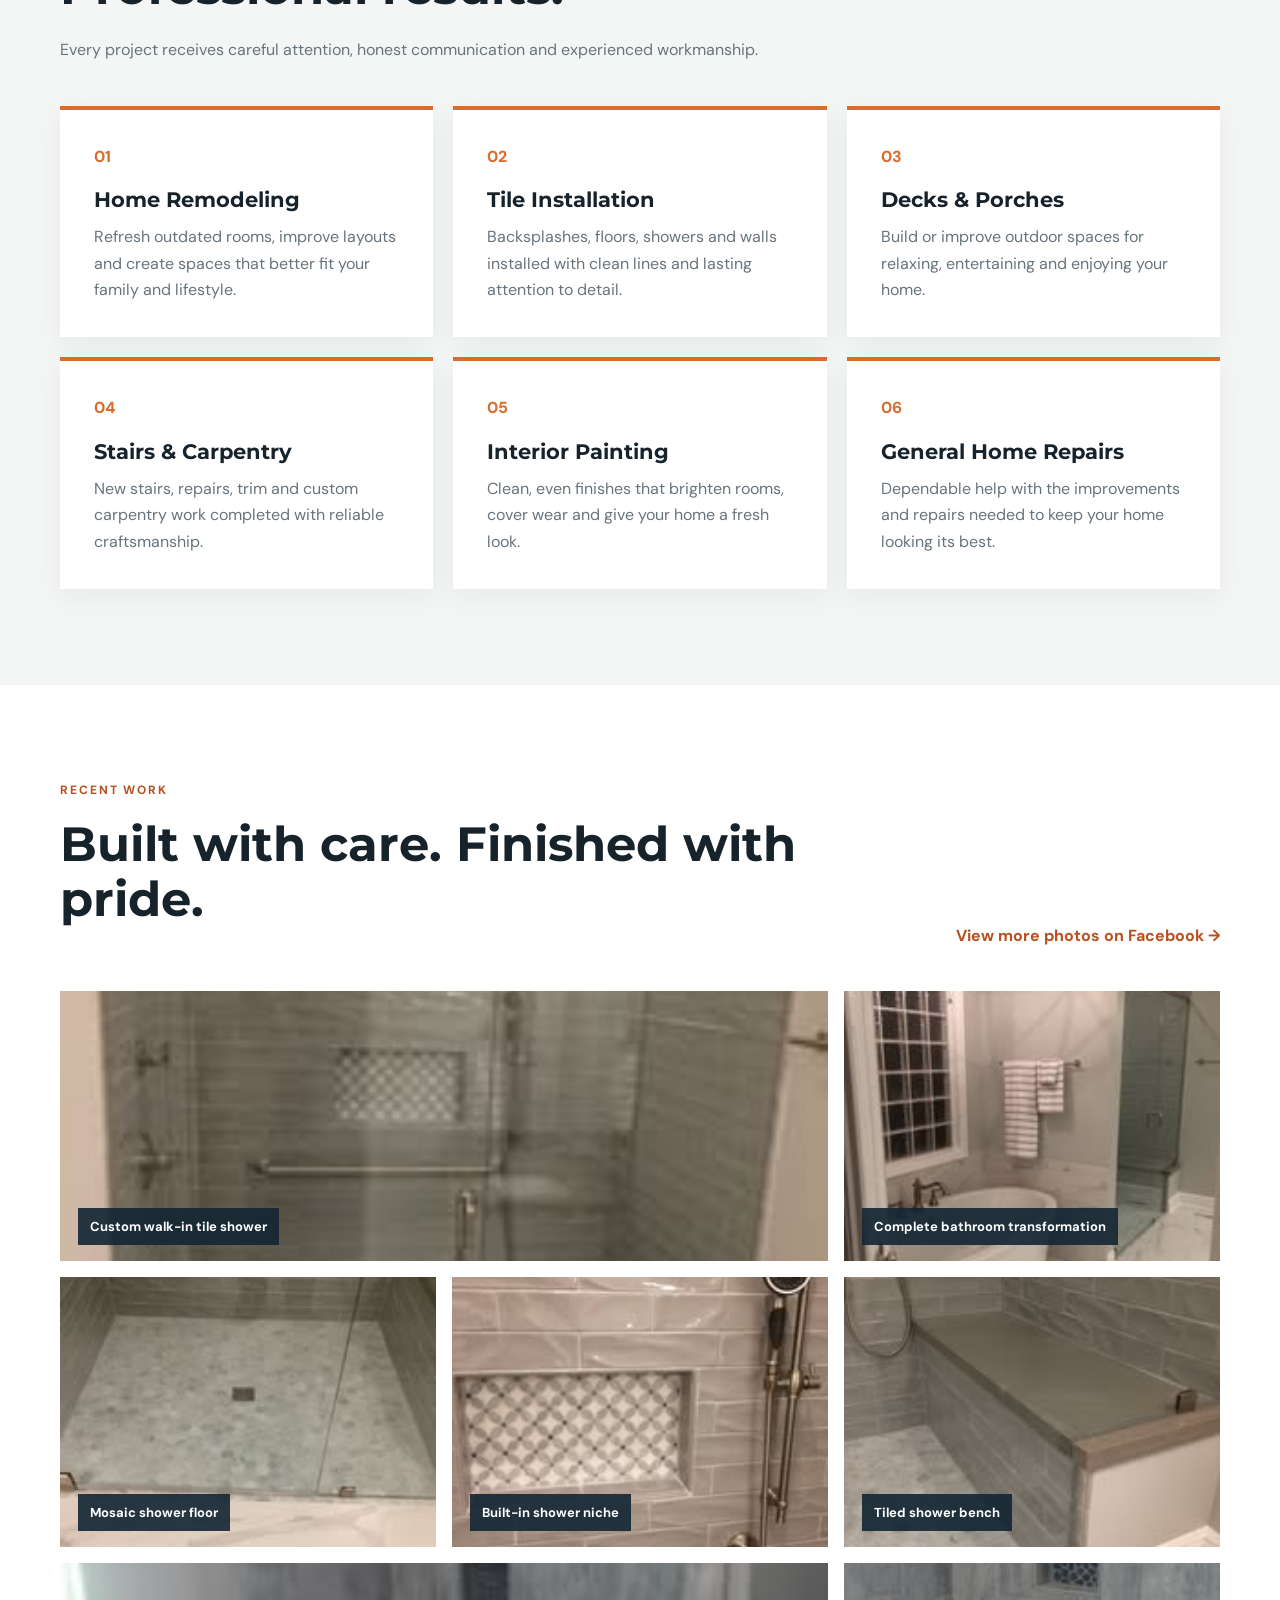
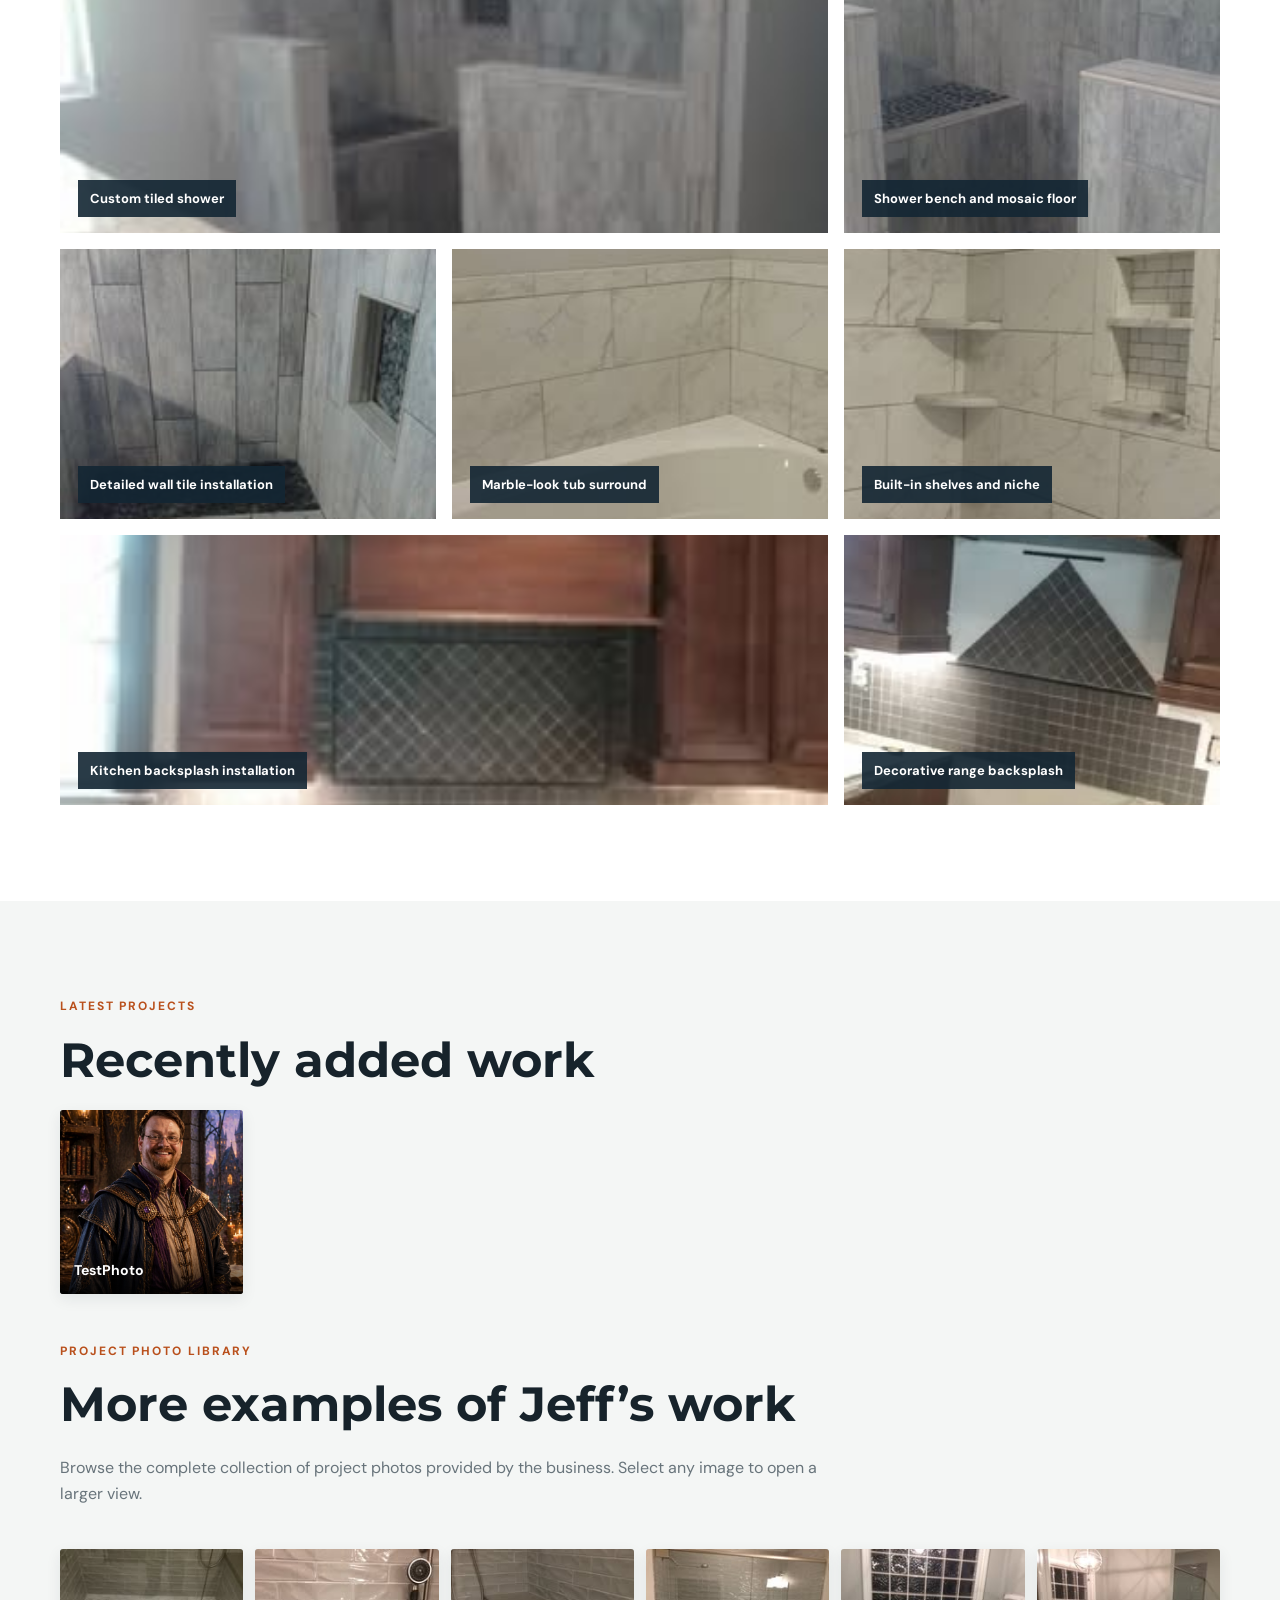
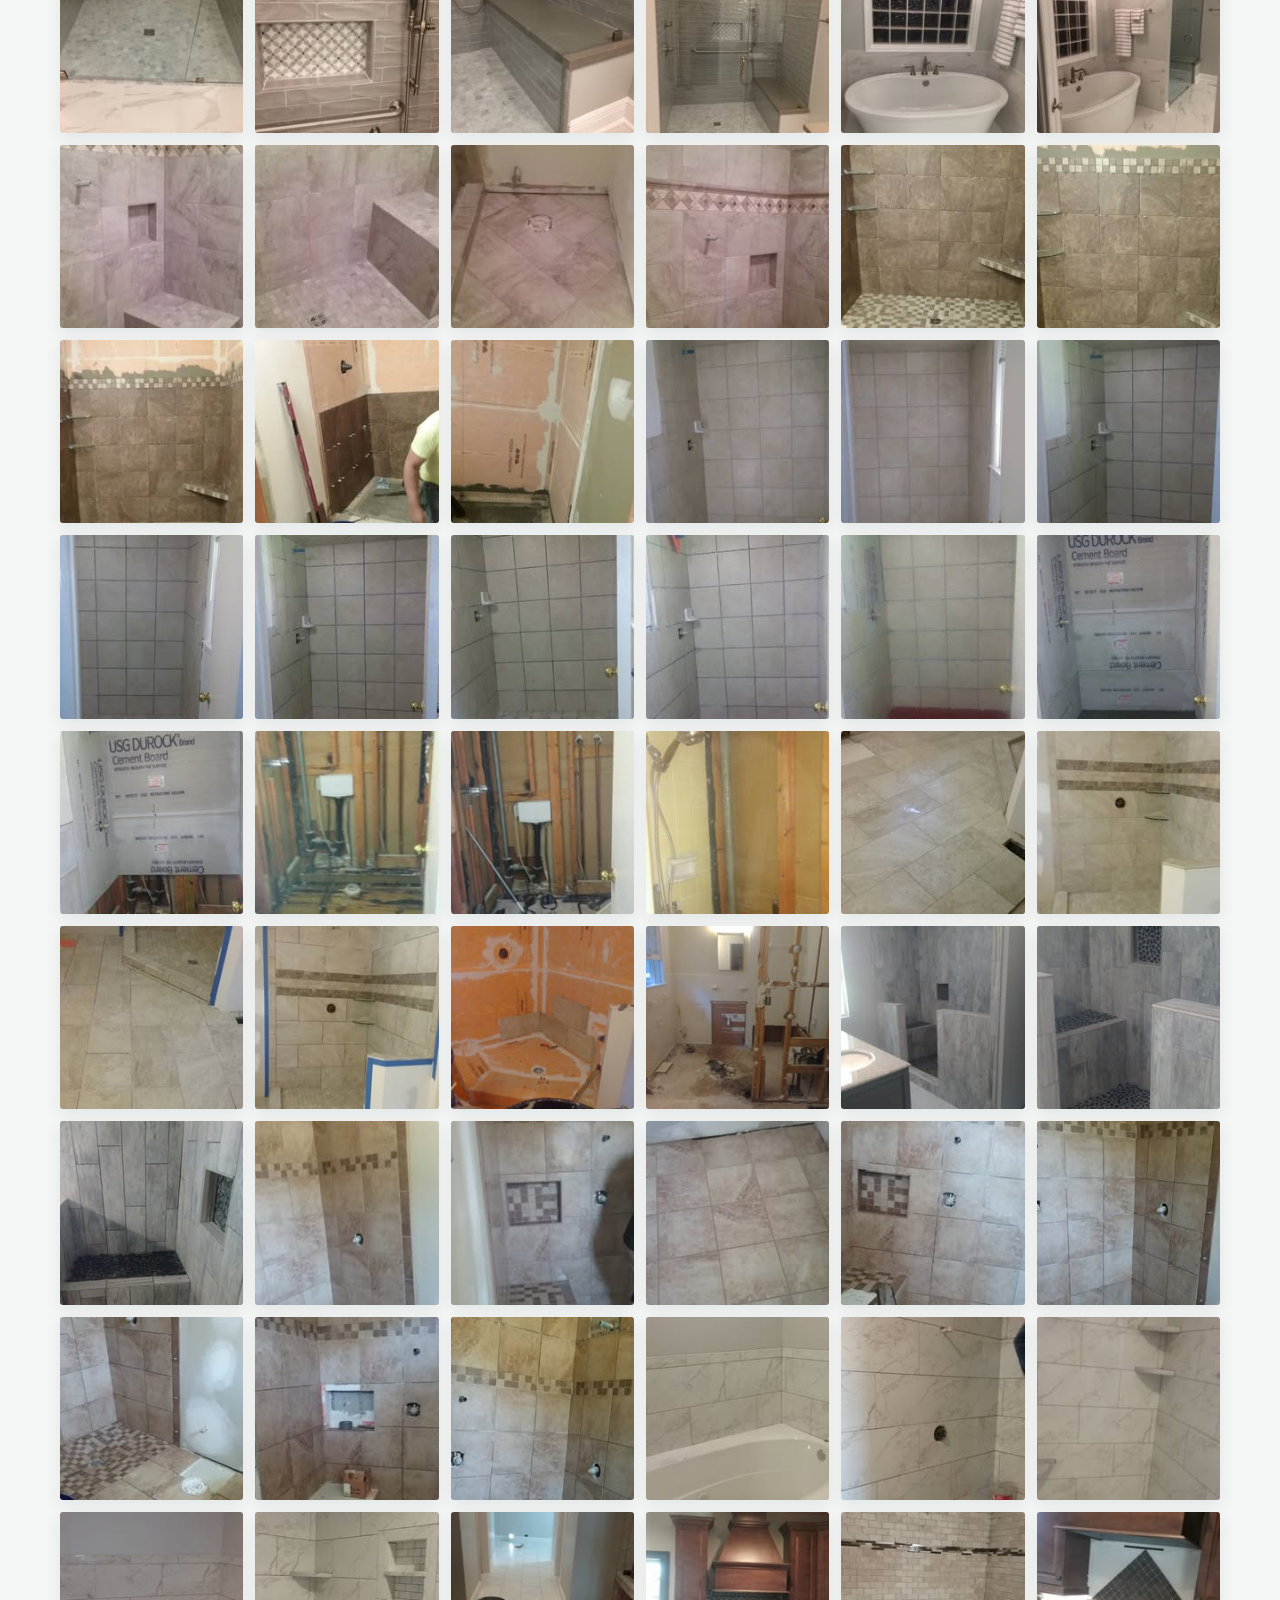
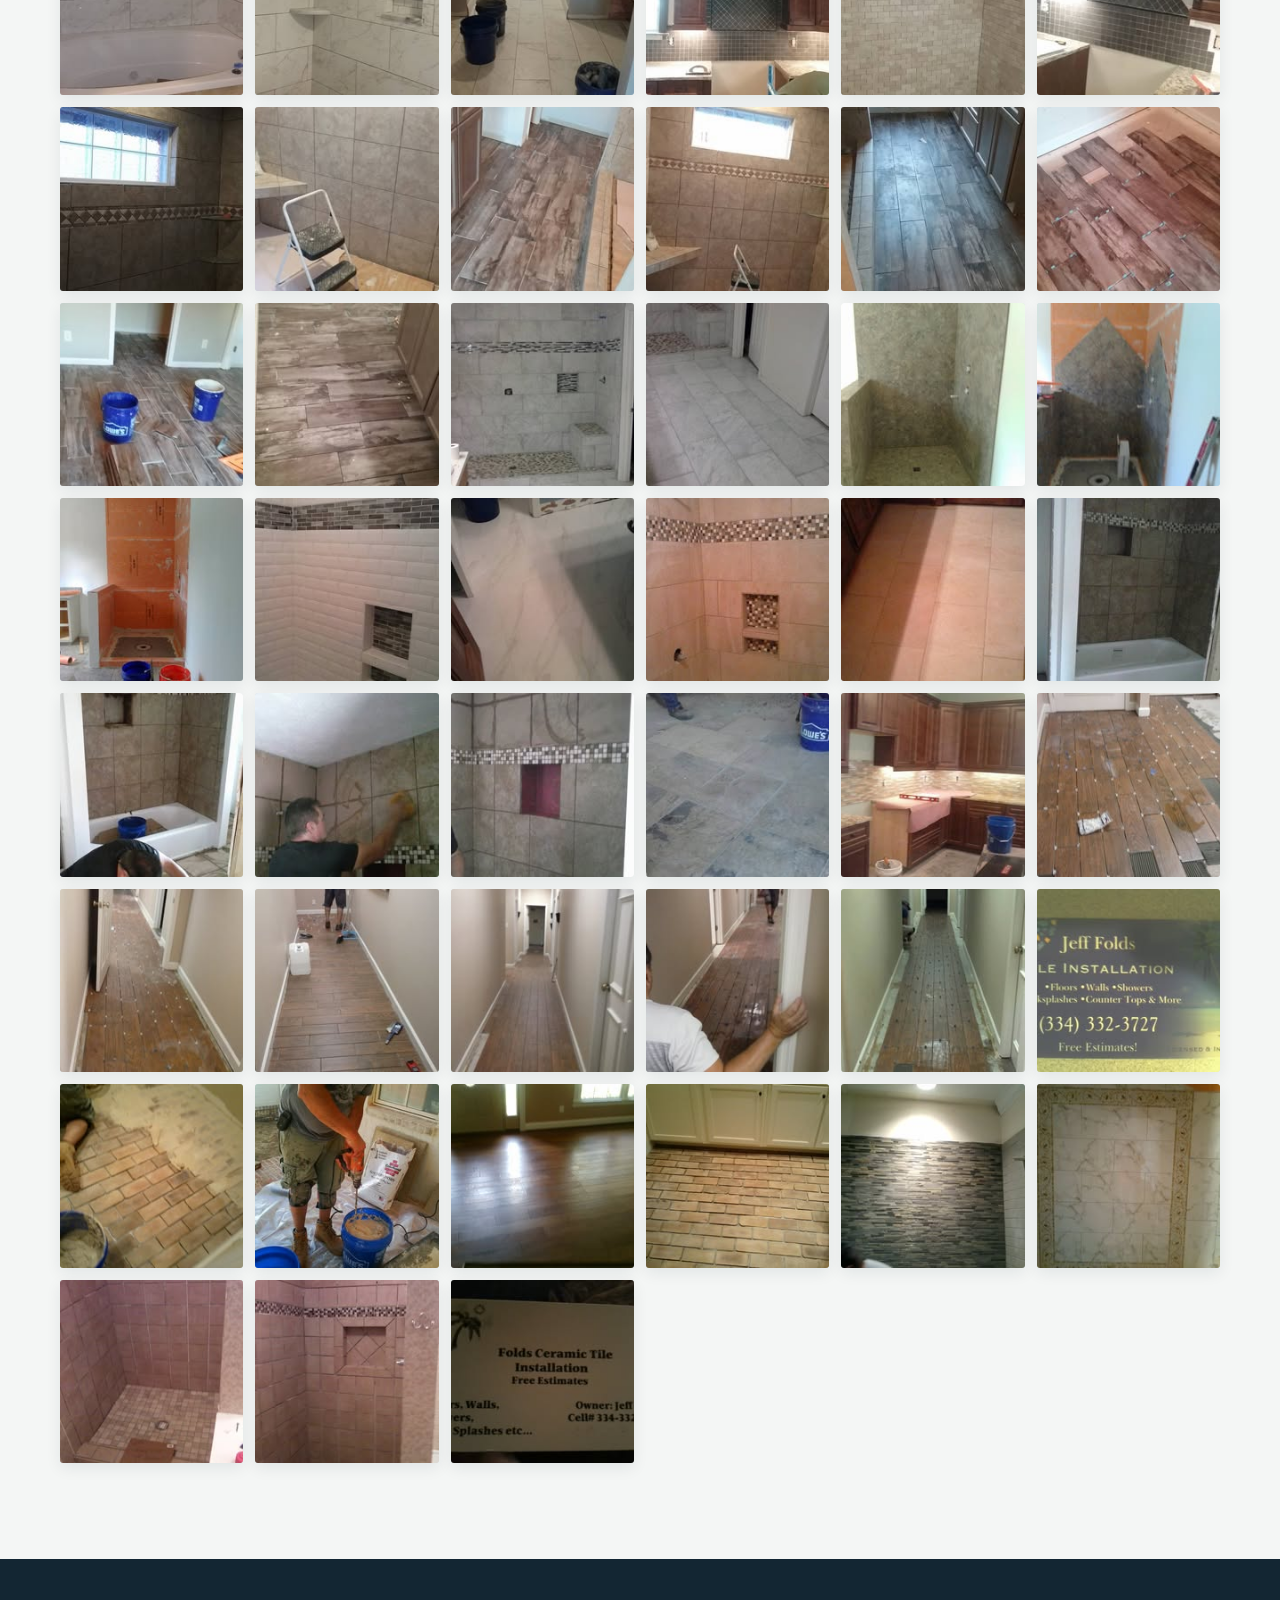
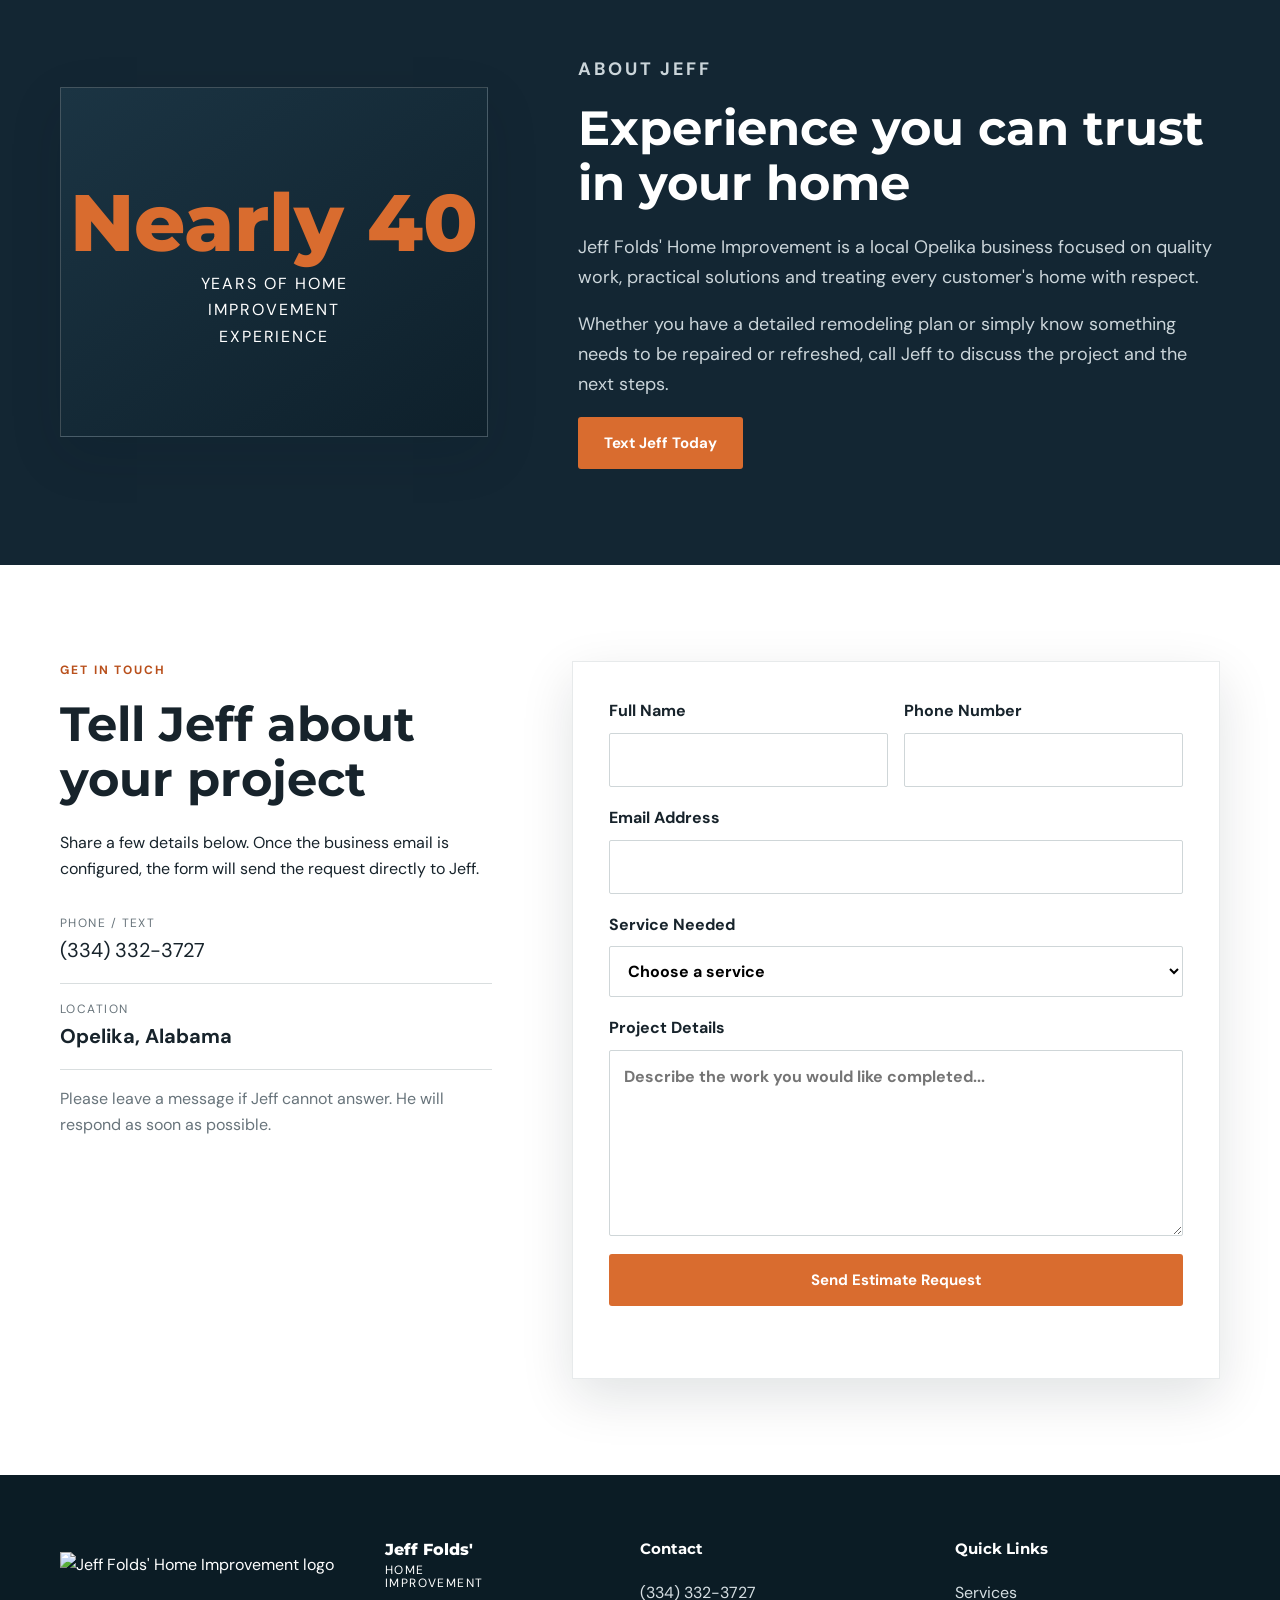
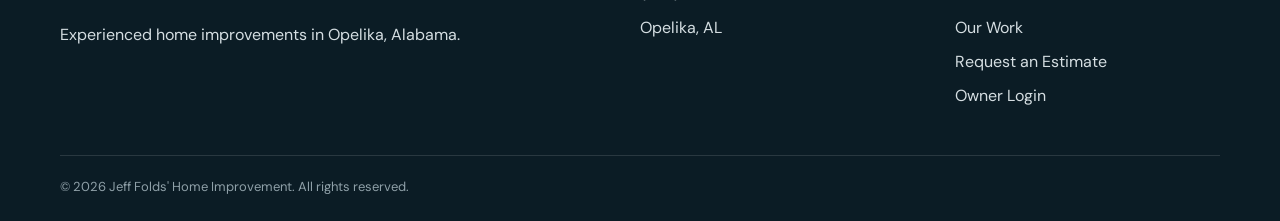
==== commit 5b7a0523: "Update index.html" ====
--- a/index.html
+++ b/index.html
@@ -18,7 +18,7 @@
 <header class="site-header" id="top">
 <div class="container nav-wrap">
 <a aria-label="Jeff Folds' Home Improvement home" class="brand" href="#top">
-<span aria-hidden="true" class="brand-mark">JF</span>
+<img alt="Jeff Folds' Home Improvement logo" class="brand-logo" src="assets/images/logo.png"/>
 <span class="brand-copy"><strong>Jeff Folds'</strong><small>Home Improvement</small></span>
 </a>
 <button aria-expanded="false" aria-label="Open navigation" class="menu-toggle">☰</button>
@@ -34,6 +34,9 @@
 <section class="hero">
 <div class="hero-overlay"></div>
 <div class="container hero-content">
+<div class="hero-logo-card">
+<img alt="Jeff Folds' Home Improvement logo" class="hero-logo" src="assets/images/logo.png"/>
+</div>
 <p class="eyebrow">Serving Opelika and surrounding communities</p>
 <h1>Quality craftsmanship that makes your home feel brand new.</h1>
 <p class="hero-copy">Remodeling, tile, painting, stairs, decks, porches and dependable home improvements backed by close to 40 years of hands-on experience.</p>
@@ -129,7 +132,7 @@
 </main>
 <footer class="site-footer">
 <div class="container footer-grid">
-<div><a class="brand footer-brand" href="#top"><span class="brand-mark">JF</span><span class="brand-copy"><strong>Jeff Folds'</strong><small>Home Improvement</small></span></a><p>Experienced home improvements in Opelika, Alabama.</p></div>
+<div><a class="brand footer-brand footer-brand-logo" href="#top"><img alt="Jeff Folds' Home Improvement logo" class="footer-logo" src="assets/images/logo.png"/><span class="brand-copy"><strong>Jeff Folds'</strong><small>Home Improvement</small></span></a><p>Experienced home improvements in Opelika, Alabama.</p></div>
 <div><h3>Contact</h3><a href="tel:+13343323727">(334) 332-3727</a><span>Opelika, AL</span></div>
 <div><h3>Quick Links</h3><a href="#services">Services</a><a href="#work">Our Work</a><a href="#contact">Request an Estimate</a><a href="admin.html">Owner Login</a></div>
 </div>
--- a/styles.css
+++ b/styles.css
@@ -11,3 +11,19 @@
 @media(max-width:560px){.container{width:min(100% - 28px,1160px)}.section{padding:72px 0}.hero-content{padding:80px 0}.hero-actions{flex-direction:column}.button{width:100%}.trust-row{gap:18px}.service-grid,.gallery,.field-row,.footer-grid{grid-template-columns:1fr}.gallery-item.gallery-wide{grid-column:auto}.gallery{grid-auto-rows:240px}.estimate-form{padding:24px}.brand-copy strong{font-size:14px}.brand-copy small{font-size:10px}}
 
 .photo-grid{display:grid;grid-template-columns:repeat(6,1fr);gap:12px}.photo-thumb{display:block;aspect-ratio:1;overflow:hidden;background:#dbe2e4;border-radius:3px;box-shadow:0 5px 15px rgba(17,38,50,.08)}.photo-thumb img{height:100%;object-fit:cover;transition:transform .25s,filter .25s}.photo-thumb:hover img{transform:scale(1.06);filter:brightness(.9)}@media(max-width:900px){.photo-grid{grid-template-columns:repeat(4,1fr)}}@media(max-width:560px){.photo-grid{grid-template-columns:repeat(3,1fr);gap:8px}}
+
+
+/* Dynamically published project photos */
+.latest-uploads { margin-bottom: 3rem; }
+.compact-heading { margin-bottom: 1.25rem; }
+.dynamic-gallery { margin-top: 1rem; }
+.uploaded-photo { position: relative; overflow: hidden; }
+.photo-caption {
+  position: absolute;
+  inset: auto 0 0;
+  padding: 1rem .85rem .7rem;
+  color: #fff;
+  font-weight: 700;
+  font-size: .88rem;
+  background: linear-gradient(transparent, rgba(0,0,0,.78));
+}
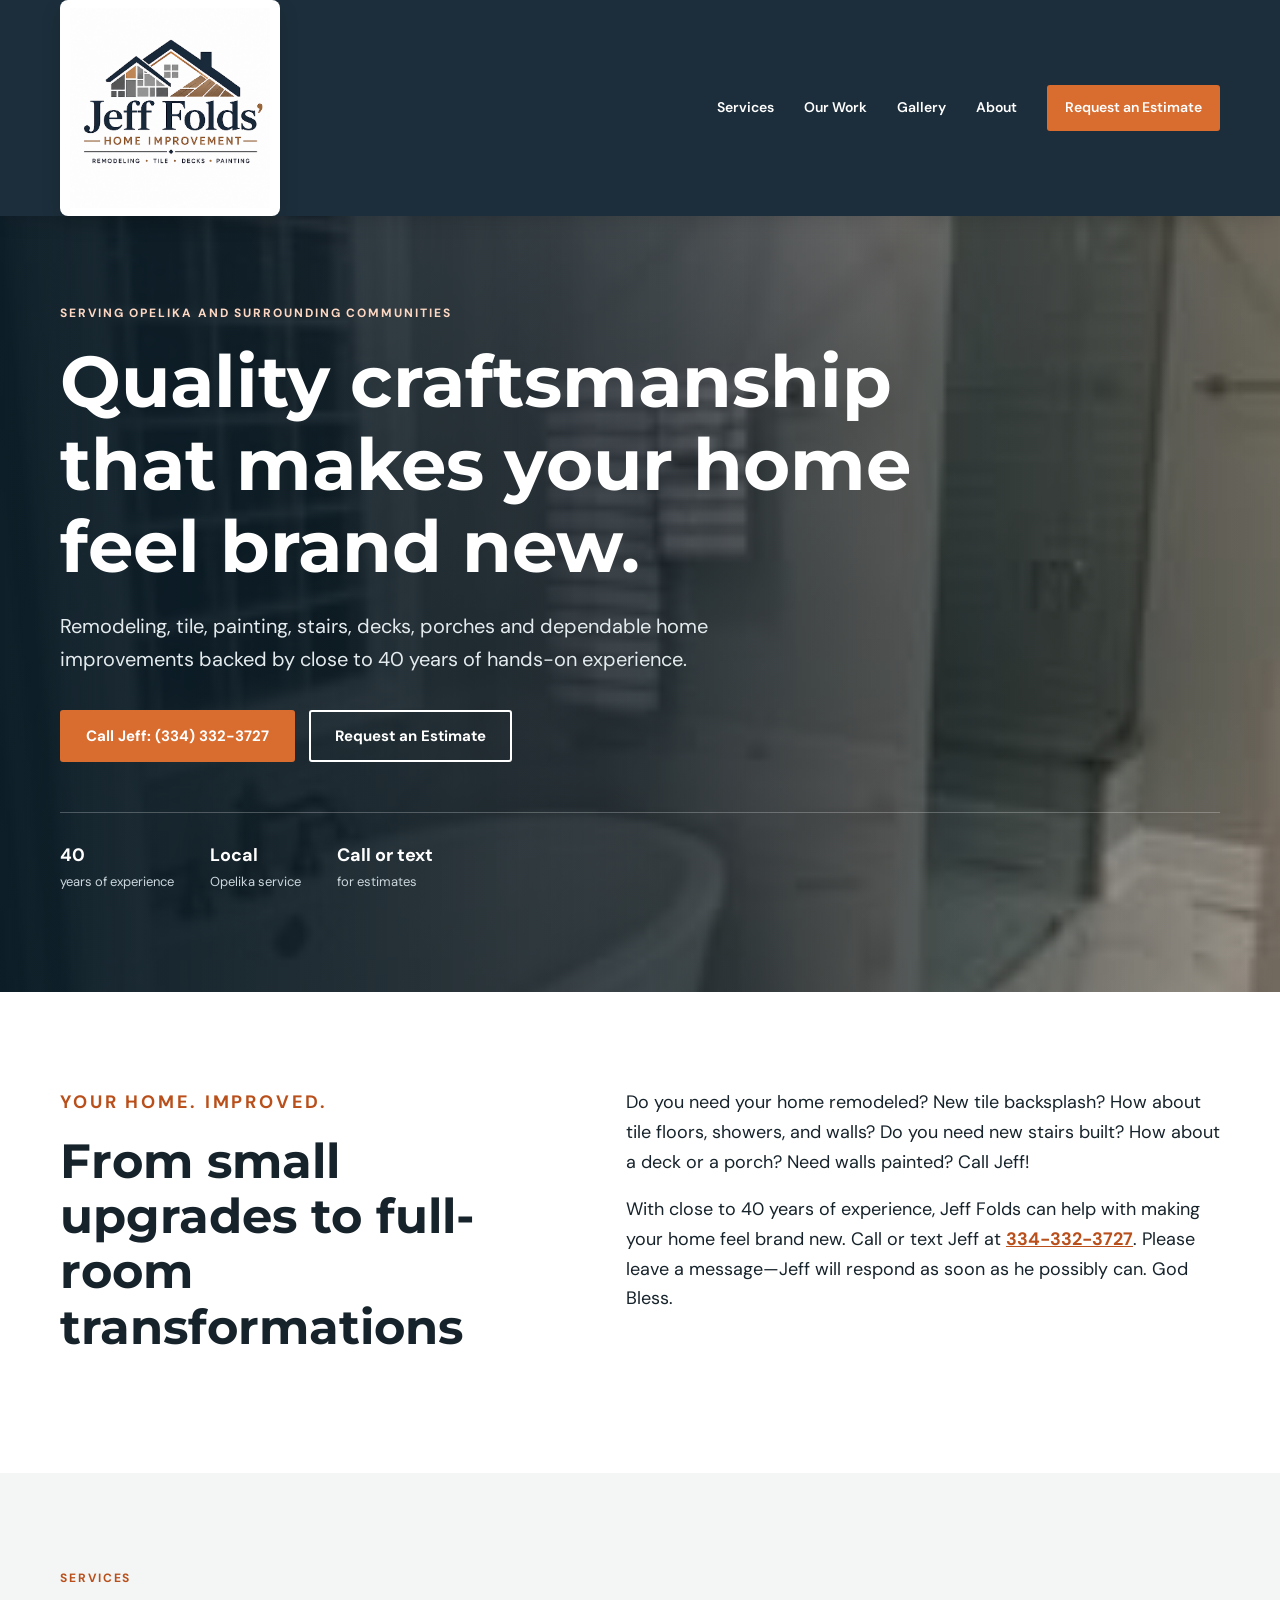
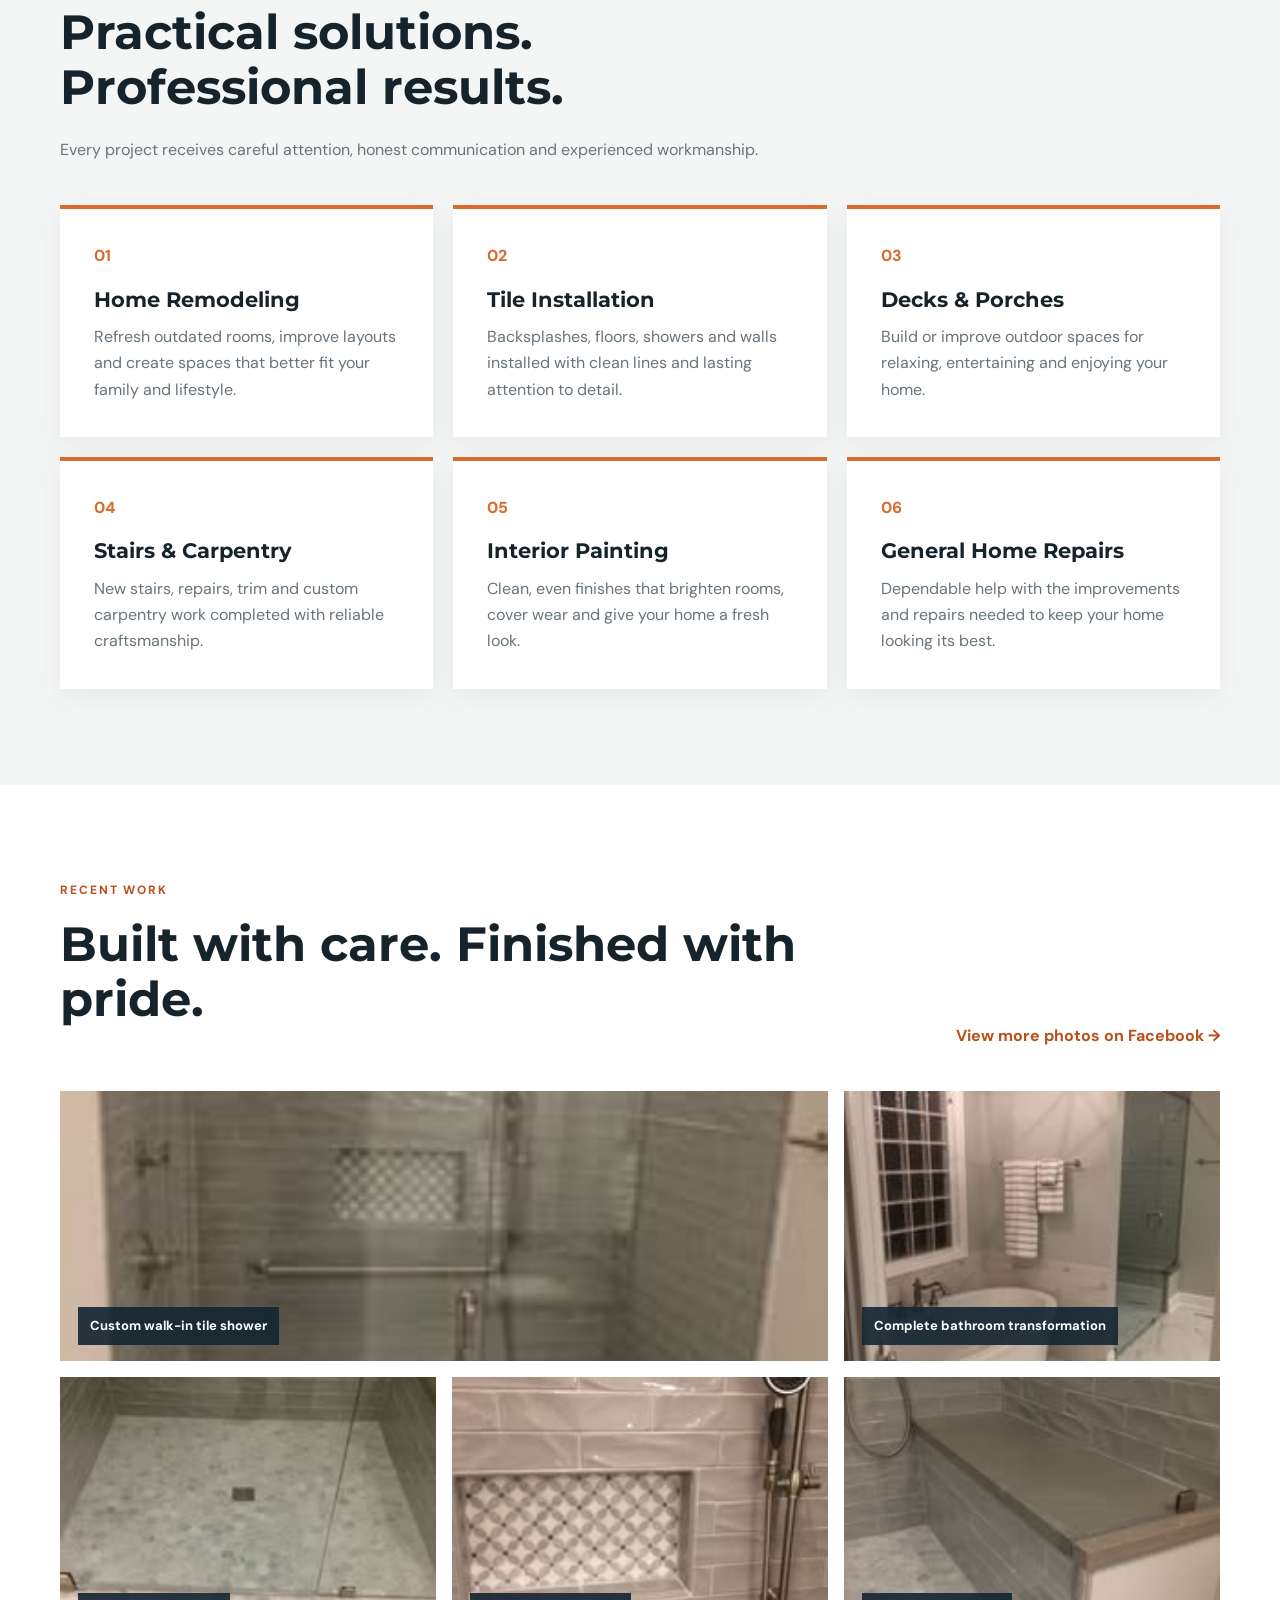
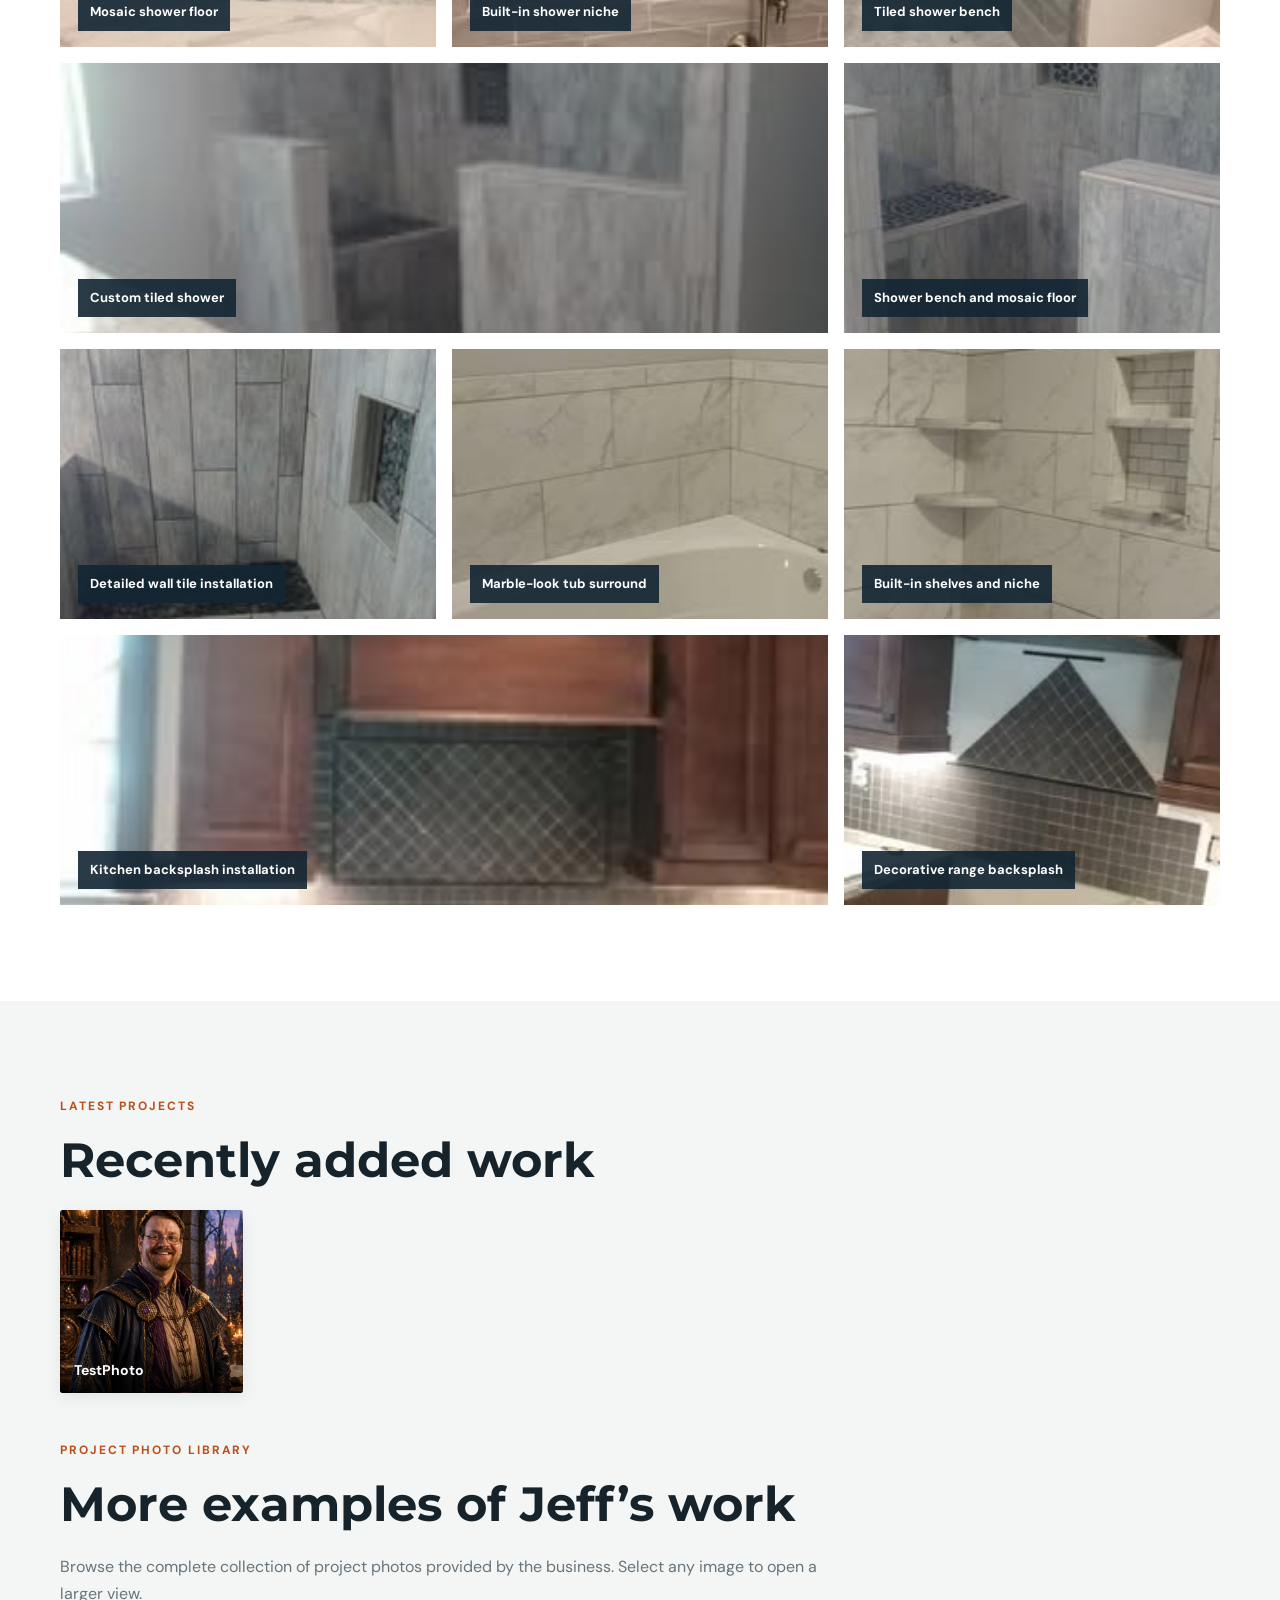
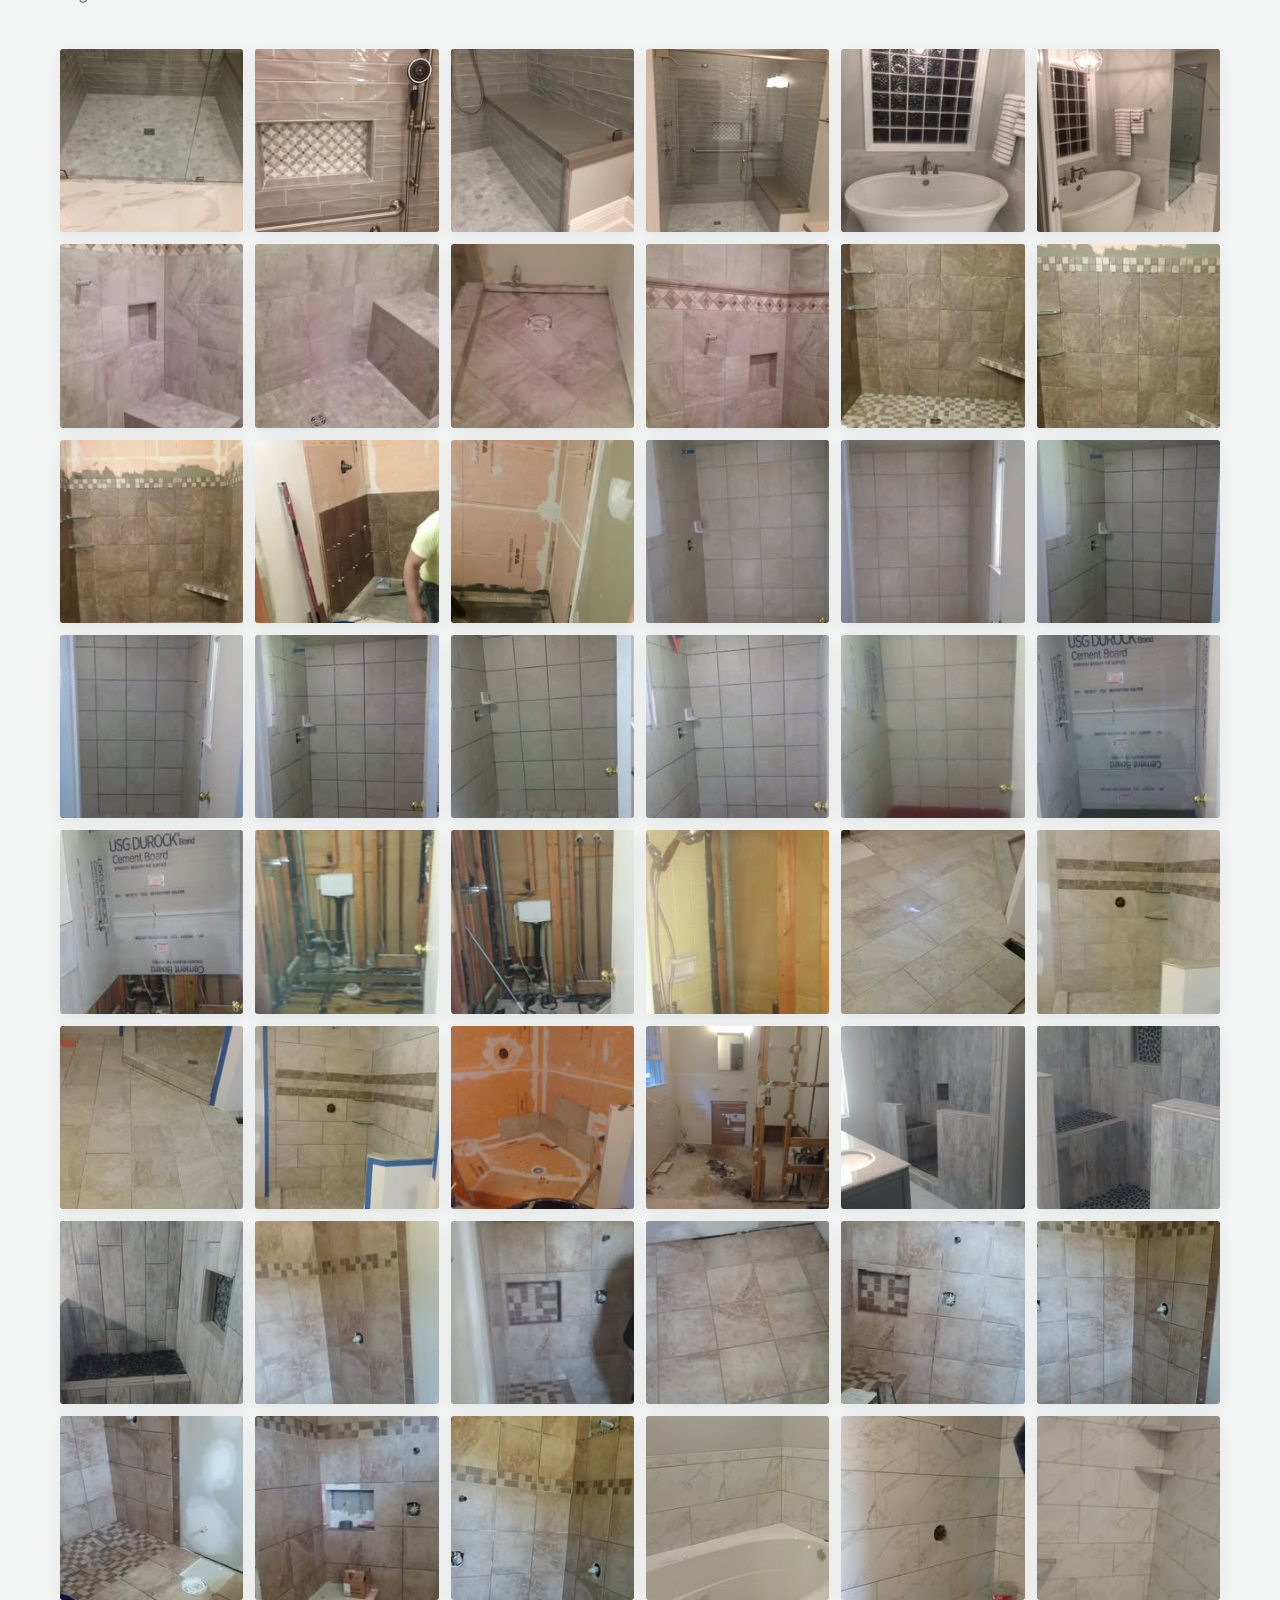
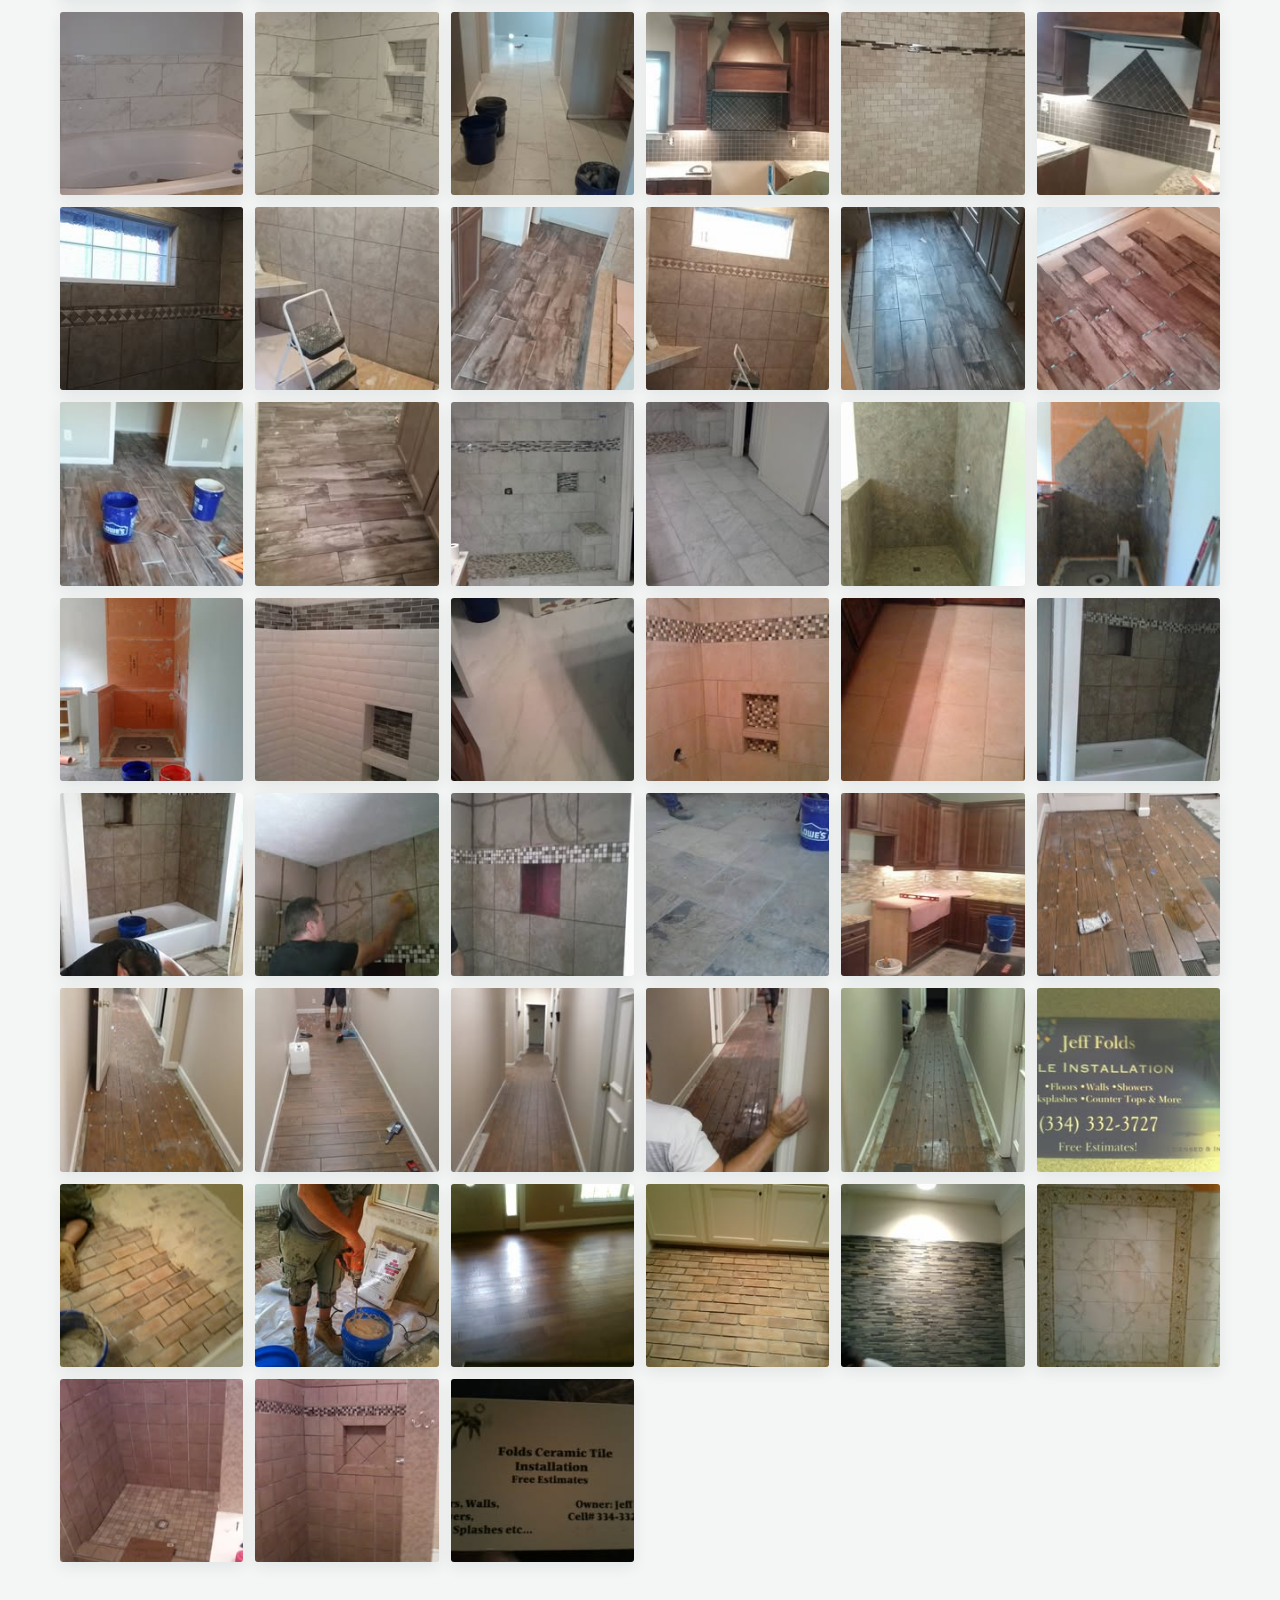
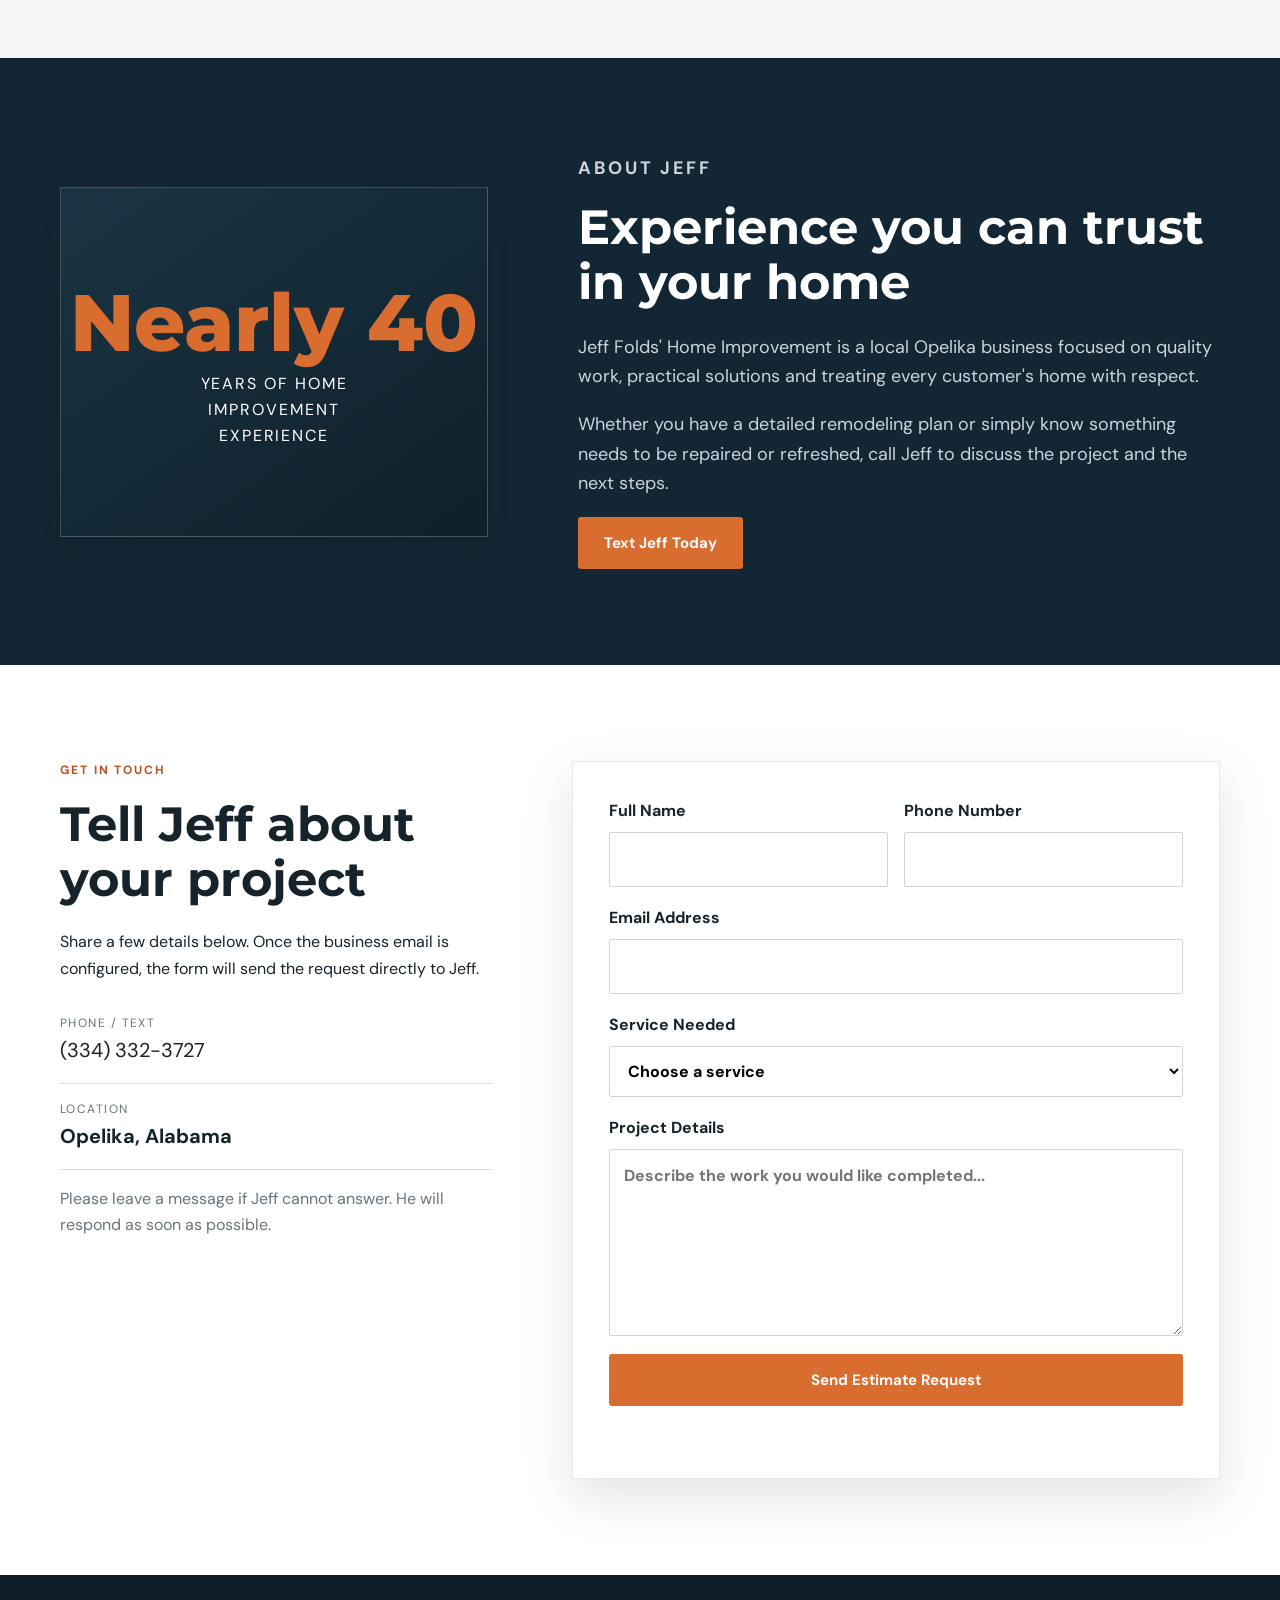
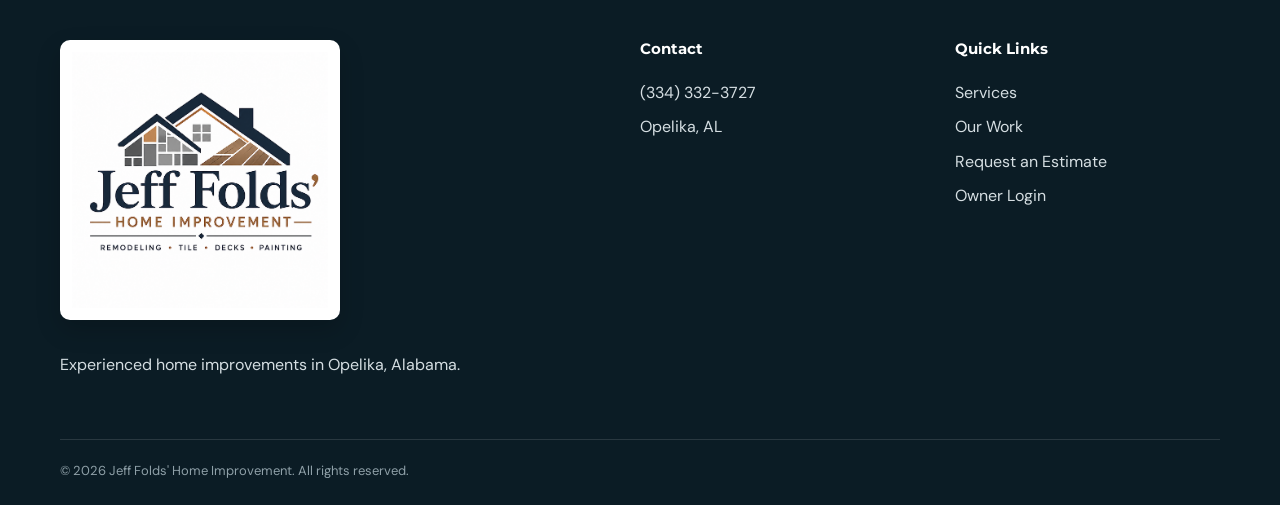
==== commit 1e0d20af: "Update index.html" ====
--- a/index.html
+++ b/index.html
@@ -34,9 +34,9 @@
 <section class="hero">
 <div class="hero-overlay"></div>
 <div class="container hero-content">
-<div class="hero-logo-card">
+<!--<div class="hero-logo-card">
 <img alt="Jeff Folds' Home Improvement logo" class="hero-logo" src="assets/images/logo.png"/>
-</div>
+</div>-->
 <p class="eyebrow">Serving Opelika and surrounding communities</p>
 <h1>Quality craftsmanship that makes your home feel brand new.</h1>
 <p class="hero-copy">Remodeling, tile, painting, stairs, decks, porches and dependable home improvements backed by close to 40 years of hands-on experience.</p>
--- a/styles.css
+++ b/styles.css
@@ -27,3 +27,18 @@
   font-size: .88rem;
   background: linear-gradient(transparent, rgba(0,0,0,.78));
 }
+
+
+/* Logo integration */
+.nav-wrap{min-height:104px}
+.brand{gap:16px}
+.brand-logo{display:block;width:220px;max-width:42vw;height:auto;background:#fff;padding:8px 10px;border-radius:8px;box-shadow:0 8px 20px rgba(0,0,0,.14)}
+.brand-mark{display:none}
+.brand-copy{display:none}
+.hero-content{padding:88px 0 100px}
+.hero-logo-card{display:inline-flex;align-items:center;justify-content:center;background:rgba(255,255,255,.95);padding:16px 18px;border-radius:14px;box-shadow:0 20px 45px rgba(0,0,0,.2);margin:0 0 28px;max-width:min(100%,700px)}
+.hero-logo{display:block;width:min(100%,620px);height:auto}
+.footer-brand-logo{align-items:flex-start}
+.footer-logo{display:block;width:280px;max-width:100%;height:auto;background:#fff;padding:12px;border-radius:10px;box-shadow:0 10px 25px rgba(0,0,0,.18)}
+@media(max-width:850px){.nav-wrap{min-height:92px}.site-nav{top:92px}.brand-logo{width:180px}.hero-logo-card{max-width:min(100%,540px)}}
+@media(max-width:560px){.nav-wrap{min-height:86px}.site-nav{top:86px}.brand-logo{width:150px;max-width:52vw;padding:6px 8px}.hero-logo-card{padding:12px;margin-bottom:22px}.footer-logo{width:220px}}
